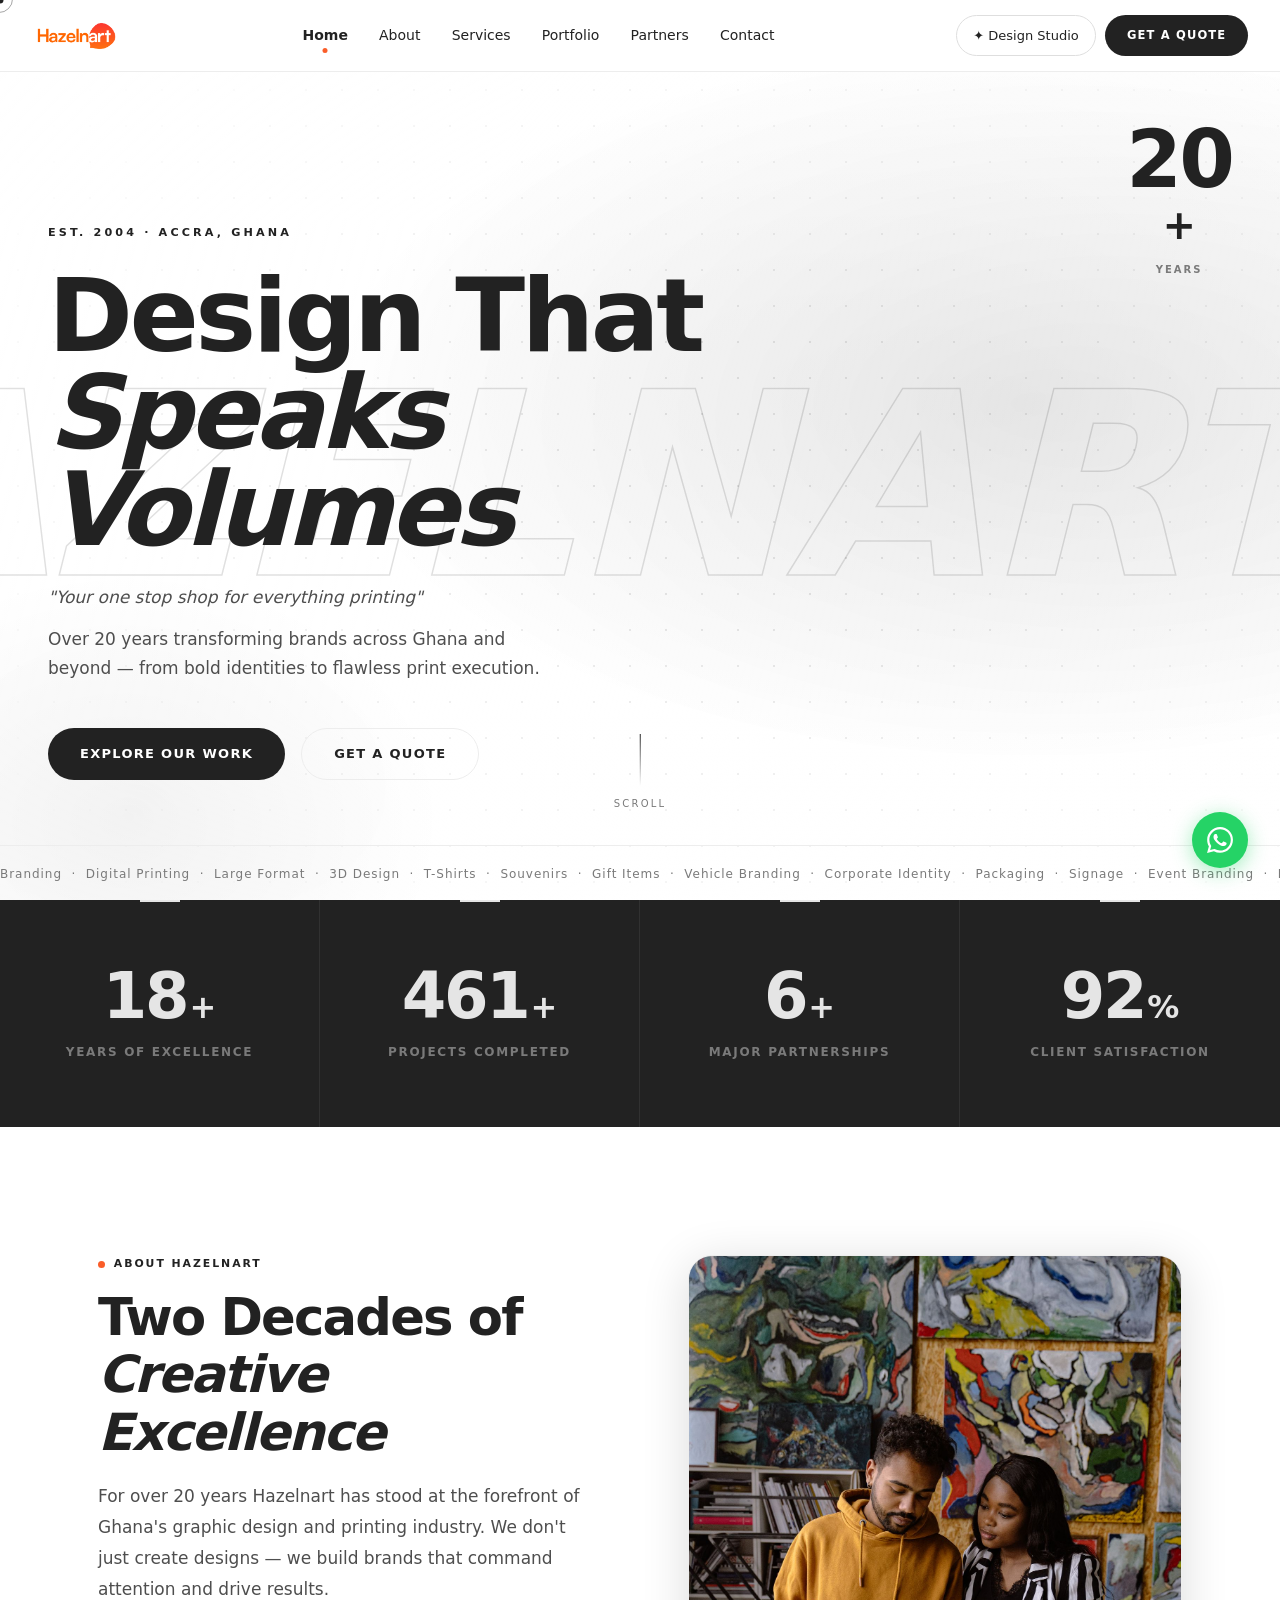
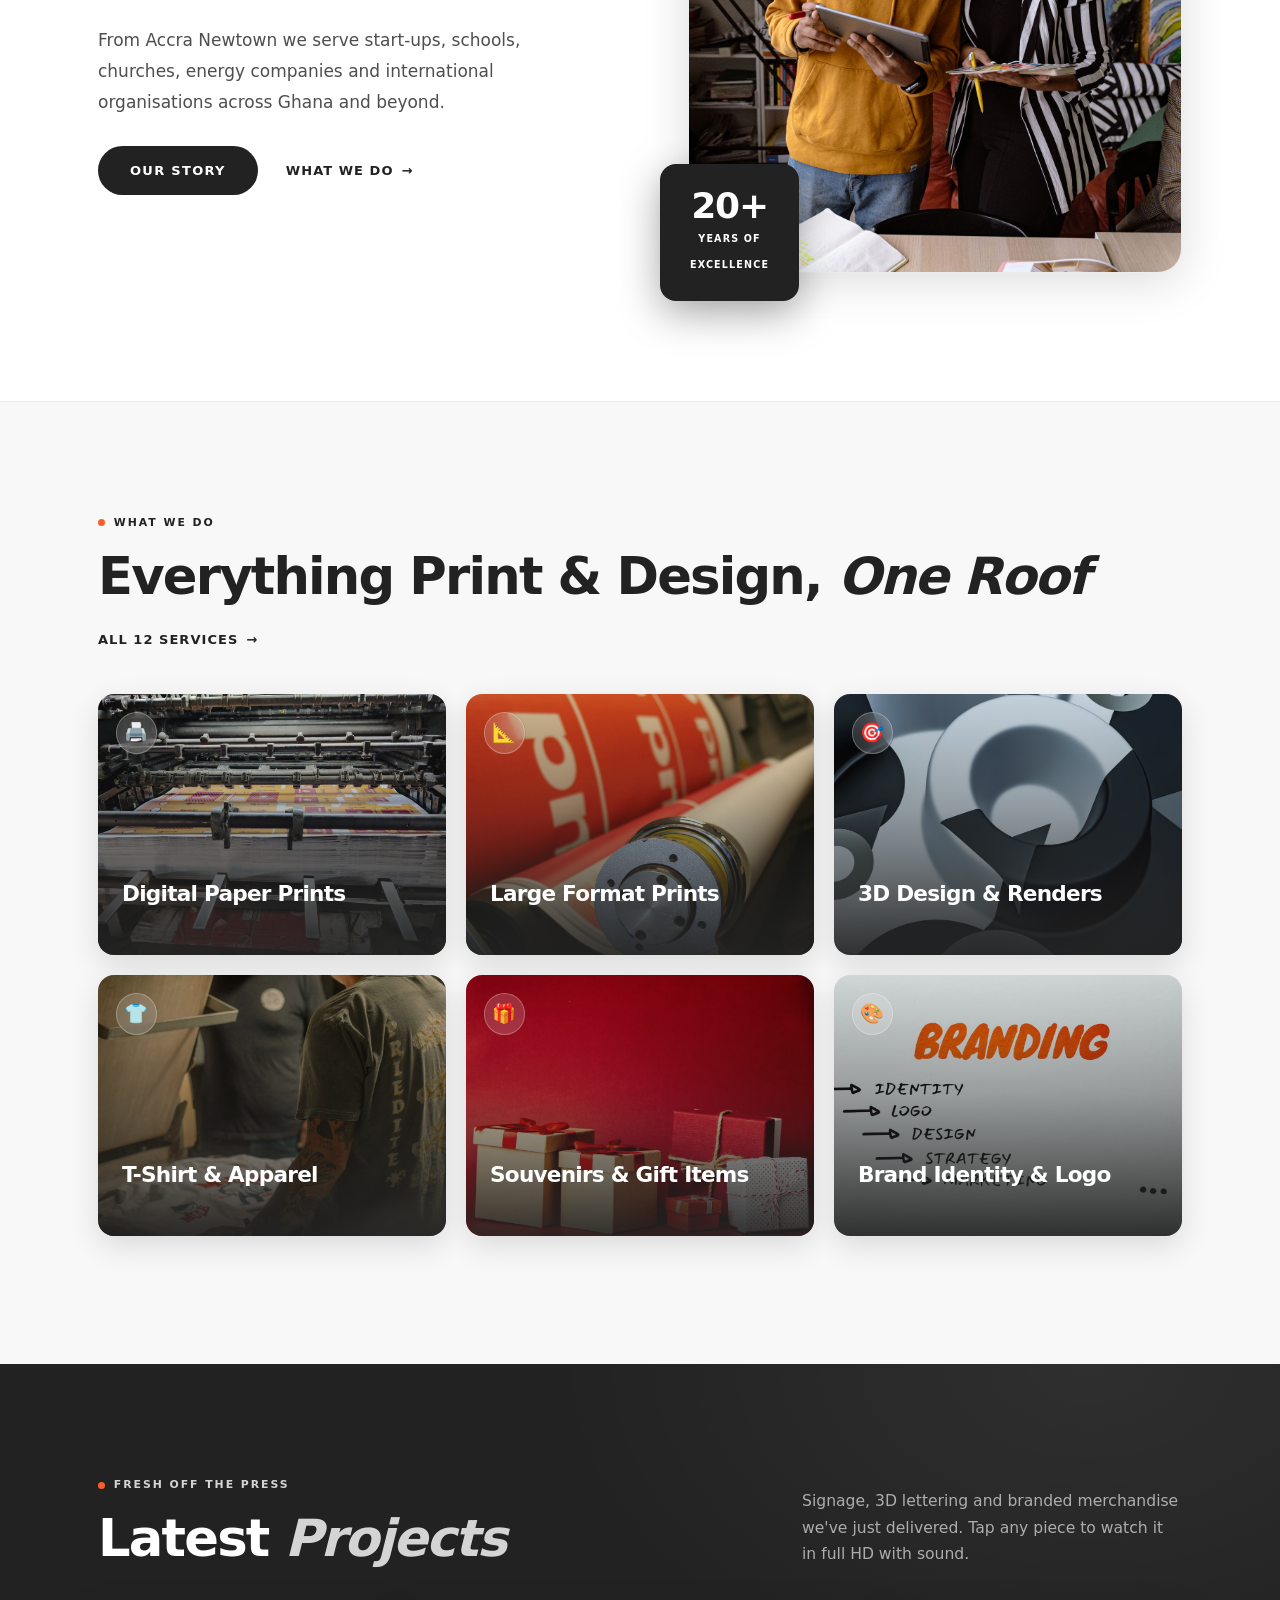
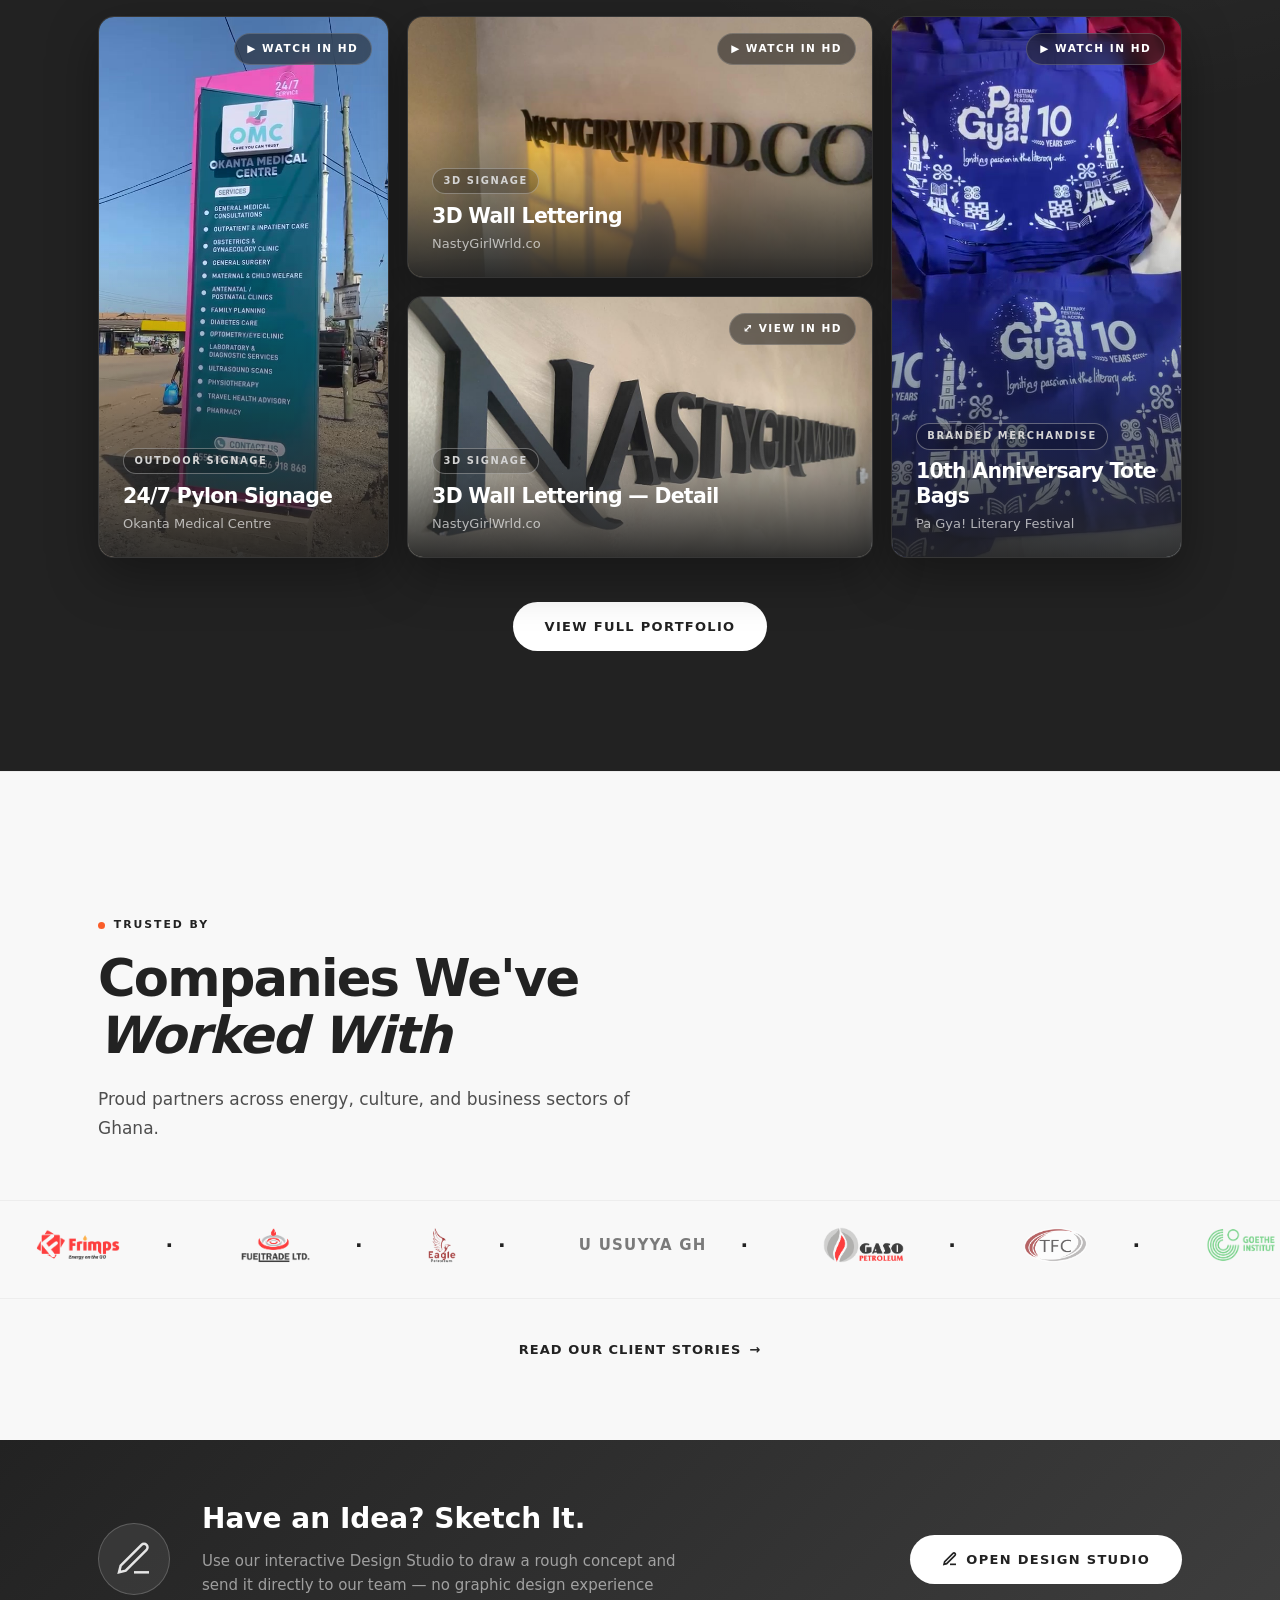
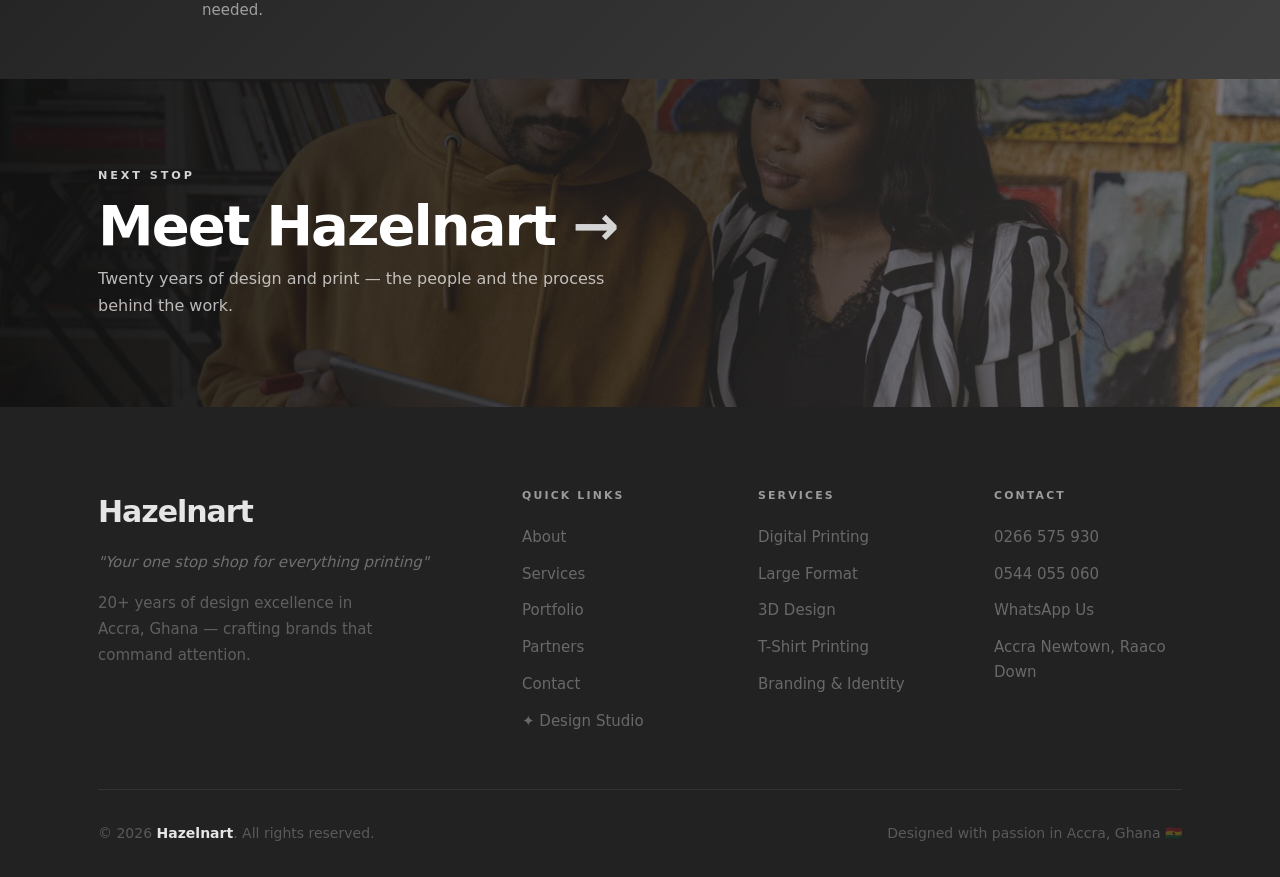
==== index.html @ 31121dd9 "Add reCAPTCHA to enquiries, harden security, new HD photos - Contact form and Design Studio "Email I" ====
<!DOCTYPE html>
<html lang="en">
<head>
  <meta charset="UTF-8" />
  <meta name="viewport" content="width=device-width, initial-scale=1.0" />
  <meta http-equiv="Content-Security-Policy" content="default-src 'self'; script-src 'self'; style-src 'self' 'unsafe-inline' https://fonts.googleapis.com; font-src 'self' https://fonts.gstatic.com; img-src 'self' data: blob:; media-src 'self' blob:; frame-src https://www.google.com https://maps.google.com; connect-src 'self'; form-action 'self' https://formsubmit.co; base-uri 'self'; object-src 'none'; upgrade-insecure-requests" />
  <meta name="referrer" content="strict-origin-when-cross-origin" />

  <title>Hazelnart | Premier Graphic Design & Printing Studio — Accra, Ghana</title>
  <meta name="description" content="Hazelnart is Accra's leading graphic design and printing studio with over 20 years of excellence. Branding, digital printing, large format, 3D design, T-shirts, souvenirs & more. Your one stop shop for everything printing." />
  <meta name="keywords" content="graphic designer Ghana, graphic designer Accra, printing company Accra, branding Ghana, large format printing Accra, t-shirt printing Ghana, digital printing Accra, logo design Ghana, brand identity Ghana, 3D design Ghana, souvenir printing Ghana, gift items Ghana, corporate branding Ghana, graphic design Accra Newtown, best graphic designer Ghana, professional designer Accra, printing services Ghana, banner printing Accra, flyer design Ghana, business card design Accra, Hazelnart, design studio Accra, creative agency Ghana, poster printing Ghana, vinyl printing Accra, embroidery Ghana, promotional items Ghana, marketing materials Ghana, packaging design Ghana, exhibition display Ghana, signage Ghana, vehicle branding Ghana, event branding Ghana, top graphic designer Ghana, visual identity Ghana, outdoor advertising Ghana, flex banner Ghana, screen printing Ghana, corporate stationery Ghana, branded merchandise Ghana, corporate gifts Ghana" />
  <meta name="author" content="Hazelnart" />
  <meta name="robots" content="index, follow" />
  <meta name="theme-color" content="#ffffff" />

  <meta property="og:title" content="Hazelnart | Premier Graphic Design & Printing Studio" />
  <meta property="og:description" content="20+ years of design excellence in Accra, Ghana. Branding, printing, 3D, T-shirts, souvenirs & more." />
  <meta property="og:type" content="website" />
  <meta property="og:locale" content="en_GH" />

  <script type="application/ld+json">
  {
    "@context": "https://schema.org",
    "@type": "LocalBusiness",
    "name": "Hazelnart",
    "description": "Premier graphic design and printing studio in Accra, Ghana with over 20 years of experience.",
    "slogan": "Your one stop shop for everything printing",
    "address": { "@type": "PostalAddress", "streetAddress": "Accra Newtown Raaco Down", "addressLocality": "Accra", "addressCountry": "GH" },
    "telephone": ["+233266575930", "+233544055060"],
    "areaServed": "Ghana"
  }
  </script>

  <link rel="preconnect" href="https://fonts.googleapis.com" />
  <link rel="preconnect" href="https://fonts.gstatic.com" crossorigin />
  <link href="https://fonts.googleapis.com/css2?family=Inter+Tight:ital,wght@0,500;0,600;0,700;0,800;1,600;1,700&family=Inter:wght@300;400;500;600&family=Space+Grotesk:wght@300;400;500;600;700&display=swap" rel="stylesheet" />

  <link rel="icon" type="image/png" href="images/individual%20designs/Hazelnart-Logo.png" />
  <link rel="stylesheet" href="styles.css" />
</head>
<body data-page="home">
  <!-- Page transition curtain -->
  <div class="page-transition" aria-hidden="true">
    <img src="images/individual%20designs/Hazelnart-Logo.png" alt="" class="page-transition__logo" />
  </div>


  <!-- Custom cursor (desktop only) -->
  <div class="cursor" id="cursor"></div>
  <div class="cursor-ring" id="cursorRing"></div>


  <!-- ═══════════════════════════════════════════════════
       TOP NAVIGATION
  ════════════════════════════════════════════════════ -->
  <header class="topnav" id="topnav">
    <div class="topnav__inner">
      <a href="index.html" class="topnav__logo" aria-label="Hazelnart — home">
        <img src="images/individual%20designs/Hazelnart-Logo.png" alt="Hazelnart" />
      </a>
      <nav class="topnav__links" aria-label="Primary">
        <a href="index.html" class="topnav__link is-active" aria-current="page">Home</a>
        <a href="about.html" class="topnav__link">About</a>
        <a href="services.html" class="topnav__link">Services</a>
        <a href="portfolio.html" class="topnav__link">Portfolio</a>
        <a href="partners.html" class="topnav__link">Partners</a>
        <a href="contact.html" class="topnav__link">Contact</a>
      </nav>
      <div class="topnav__actions">
        <a href="design-studio.html" class="topnav__studio">✦ Design Studio</a>
        <a href="contact.html" class="btn btn--gold topnav__cta">Get a Quote</a>
        <button class="topnav__burger" id="hamburger" aria-label="Open menu" aria-expanded="false" aria-controls="mobileMenu">
          <span></span><span></span>
        </button>
      </div>
    </div>
  </header>


  <!-- ═══════════════════════════════════════════════════
       MOBILE MENU OVERLAY
  ════════════════════════════════════════════════════ -->
  <div class="mobile-menu" id="mobileMenu" role="dialog" aria-label="Mobile menu">
    <button class="mobile-menu__close" id="mobileClose" aria-label="Close">✕</button>
    <div class="mobile-menu__logo">
      <img src="images/individual%20designs/Hazelnart-Logo.png" alt="Hazelnart" />
    </div>
    <nav class="mobile-menu__nav">
      <a href="index.html"      class="mobile-menu__link is-active" aria-current="page">Home</a>
      <a href="about.html"     class="mobile-menu__link">About</a>
      <a href="services.html"  class="mobile-menu__link">Services</a>
      <a href="portfolio.html" class="mobile-menu__link">Portfolio</a>
      <a href="partners.html"  class="mobile-menu__link">Partners</a>
      <a href="contact.html"        class="mobile-menu__link">Contact</a>
      <a href="design-studio.html" class="mobile-menu__link" style="color:var(--gold);">✦ Design Studio</a>
    </nav>
    <div class="mobile-menu__footer">
      <p>Accra Newtown, Raaco Down</p>
      <a href="tel:+233266575930">0266 575 930</a>
      <a href="https://wa.me/233266575930" target="_blank" rel="noopener">WhatsApp Us →</a>
    </div>
  </div>

  <!-- ═══════════════════════════════════════════════════
       MAIN CONTENT
  ════════════════════════════════════════════════════ -->
  <main class="main-content">

    <!-- ─── HERO ─────────────────────────────────────── -->
    <section class="hero" id="home">
      <div class="hero__video-bg" aria-hidden="true">
        <video class="hero__video" src="images/portfolio/individual/design-showcase-1.mp4" muted playsinline preload="auto"></video>
        <video class="hero__video" src="images/portfolio/individual/design-showcase-2.mp4" muted playsinline preload="auto"></video>
        <video class="hero__video" src="images/portfolio/individual/design-showcase-3.mp4" muted playsinline preload="auto"></video>
      </div>
      <div class="hero__video-overlay" aria-hidden="true"></div>
      <div class="hero__bg"></div>
      <div class="hero__grid-dots"></div>
      <div class="hero__ghost-text" aria-hidden="true">HAZELNART</div>

      <div class="hero__body">
        <p class="hero__eyebrow">Est. 2004 · Accra, Ghana</p>
        <h1 class="hero__title">
          Design That<br><em>Speaks Volumes</em>
        </h1>
        <p class="hero__motto">"Your one stop shop for everything printing"</p>
        <p class="hero__sub">Over 20 years transforming brands across Ghana and beyond — from bold identities to flawless print execution.</p>
        <div class="hero__ctas">
          <a href="portfolio.html" class="btn btn--gold">Explore Our Work</a>
          <a href="contact.html"   class="btn btn--ghost">Get A Quote</a>
        </div>
      </div>

      <div class="hero__badge" aria-hidden="true">
        <span class="hero__badge-num">20</span>
        <span class="hero__badge-plus">+</span>
        <span class="hero__badge-label">Years</span>
      </div>

      <div class="hero__scroll" aria-hidden="true">
        <div class="hero__scroll-line"></div>
        <span>Scroll</span>
      </div>

      <div class="hero__ticker" aria-hidden="true">
        <div class="hero__ticker-track">
          Branding &nbsp;·&nbsp; Digital Printing &nbsp;·&nbsp; Large Format &nbsp;·&nbsp; 3D Design &nbsp;·&nbsp;
          T-Shirts &nbsp;·&nbsp; Souvenirs &nbsp;·&nbsp; Gift Items &nbsp;·&nbsp; Vehicle Branding &nbsp;·&nbsp;
          Corporate Identity &nbsp;·&nbsp; Packaging &nbsp;·&nbsp; Signage &nbsp;·&nbsp; Event Branding &nbsp;·&nbsp;
          Branding &nbsp;·&nbsp; Digital Printing &nbsp;·&nbsp; Large Format &nbsp;·&nbsp; 3D Design &nbsp;·&nbsp;
          T-Shirts &nbsp;·&nbsp; Souvenirs &nbsp;·&nbsp; Gift Items &nbsp;·&nbsp; Vehicle Branding &nbsp;·&nbsp;
          Corporate Identity &nbsp;·&nbsp; Packaging &nbsp;·&nbsp; Signage &nbsp;·&nbsp; Event Branding &nbsp;·&nbsp;
        </div>
      </div>
    </section>

    <!-- ─── STATS ──────────────────────────────────────── -->
    <section class="stats" id="stats">
      <div class="stats__grid">
        <div class="stat reveal">
          <div class="stat__val"><span class="stat__num" data-target="20">0</span><span class="stat__sfx">+</span></div>
          <p class="stat__lbl">Years of Excellence</p>
        </div>
        <div class="stat reveal reveal-d1">
          <div class="stat__val"><span class="stat__num" data-target="500">0</span><span class="stat__sfx">+</span></div>
          <p class="stat__lbl">Projects Completed</p>
        </div>
        <div class="stat reveal reveal-d2">
          <div class="stat__val"><span class="stat__num" data-target="7">0</span><span class="stat__sfx">+</span></div>
          <p class="stat__lbl">Major Partnerships</p>
        </div>
        <div class="stat reveal reveal-d3">
          <div class="stat__val"><span class="stat__num" data-target="100">0</span><span class="stat__sfx">%</span></div>
          <p class="stat__lbl">Client Satisfaction</p>
        </div>
      </div>
    </section>

    <!-- ─── HOME · ABOUT TEASER ────────────────────────── -->
    <section class="about about--teaser">
      <div class="section-wrap">
        <div class="about__grid">
          <div class="about__text reveal">
            <span class="label">About Hazelnart</span>
            <h2 class="h2">Two Decades of<br><em>Creative Excellence</em></h2>
            <p>For over 20 years Hazelnart has stood at the forefront of Ghana's graphic design and printing industry. We don't just create designs — we build brands that command attention and drive results.</p>
            <p>From Accra Newtown we serve start-ups, schools, churches, energy companies and international organisations across Ghana and beyond.</p>
            <div class="teaser-links">
              <a href="about.html" class="btn btn--gold">Our Story</a>
              <a href="services.html" class="link-arrow">What we do <span aria-hidden="true">&#8594;</span></a>
            </div>
          </div>
          <div class="about__visual reveal reveal-d2">
            <div class="about__frame">
              <img src="images/about/hazelnart-creative-studio.jpg" alt="Hazelnart creatives reviewing a design together in the studio" />
            </div>
            <div class="about__stamp">
              <span class="about__stamp-num">20+</span>
              <span class="about__stamp-text">Years of<br>Excellence</span>
            </div>
          </div>
        </div>
      </div>
    </section>

    <!-- ─── ABOUT → SERVICES WAVE ─────────────────────── -->
    <div class="wave-divider" aria-hidden="true">
      <svg xmlns="http://www.w3.org/2000/svg" viewBox="0 0 1440 90" preserveAspectRatio="none">
        <path class="wave-back"  d="M0,55 C360,20 720,80 1080,40 C1260,18 1380,55 1440,45 L1440,90 L0,90 Z"/>
        <path class="wave-front" d="M0,65 C240,30 560,82 900,52 C1100,30 1300,68 1440,58 L1440,90 L0,90 Z"/>
      </svg>
    </div>

    <!-- ─── HOME · SERVICES PREVIEW ────────────────────── -->
    <section class="svc-preview">
      <div class="section-wrap">
        <div class="section-head">
          <div>
            <span class="label">What We Do</span>
            <h2 class="h2">Everything Print &amp; Design, <em>One Roof</em></h2>
          </div>
          <a href="services.html" class="link-arrow">All 12 services <span aria-hidden="true">&#8594;</span></a>
        </div>
        <div class="svc-preview__grid" id="svcPreview"></div>
      </div>
    </section>

    <!-- ─── HOME · LATEST PROJECTS ─────────────────────── -->
    <section class="showcase-section">
      <!-- Latest projects showcase — populated by JS -->
      <div class="showcase">
        <div class="section-wrap">
          <div class="showcase__head">
            <div>
              <span class="label">Fresh Off The Press</span>
              <h2 class="h2">Latest <em>Projects</em></h2>
            </div>
            <p class="showcase__intro">Signage, 3D lettering and branded merchandise we've just delivered. Tap any piece to watch it in full HD with sound.</p>
          </div>
          <div class="showcase__grid" id="showcaseGrid"></div>
          <div class="showcase__more"><a href="portfolio.html" class="btn btn--gold">View Full Portfolio</a></div>
        </div>
      </div>

    </section>

    <!-- ─── PARTNERS ───────────────────────────────────── -->
    <section class="partners partners--home">
      <div class="section-wrap">
        <span class="label">Trusted By</span>
        <h2 class="h2">Companies We've<br><em>Worked With</em></h2>
        <p class="subtitle">Proud partners across energy, culture, and business sectors of Ghana.</p>
      </div>
      <!-- Full-width marquee outside section-wrap -->
      <div class="partners__marquee" aria-label="Partner companies">
        <div class="partners__track" id="partnersTrack"></div>
      </div>
      <!-- Story blocks — full-bleed, generated by JS -->
      <div class="section-wrap partners__more"><a href="partners.html" class="link-arrow">Read our client stories <span aria-hidden="true">&#8594;</span></a></div>
    </section>

    <!-- ─── DESIGN STUDIO CTA ───────────────────────── -->
    <section class="studio-cta-section">
      <div class="section-wrap">
        <div class="studio-cta-inner">
          <div class="studio-cta-icon">
            <svg width="40" height="40" viewBox="0 0 24 24" fill="none" stroke="currentColor" stroke-width="1.5"><path d="M12 20h9"/><path d="M16.5 3.5a2.121 2.121 0 013 3L7 19l-4 1 1-4L16.5 3.5z"/></svg>
          </div>
          <div class="studio-cta-text">
            <h3 class="studio-cta-title">Have an Idea? Sketch It.</h3>
            <p class="studio-cta-desc">Use our interactive Design Studio to draw a rough concept and send it directly to our team — no graphic design experience needed.</p>
          </div>
          <a href="design-studio.html" class="btn btn--gold studio-cta-btn">
            <svg width="16" height="16" viewBox="0 0 24 24" fill="none" stroke="currentColor" stroke-width="2.5"><path d="M12 20h9"/><path d="M16.5 3.5a2.121 2.121 0 013 3L7 19l-4 1 1-4L16.5 3.5z"/></svg>
            Open Design Studio
          </a>
        </div>
      </div>
    </section>

    <!-- ─── NEXT STOP ─────────────────────────────────── -->
    <a href="about.html" class="next-stop" style="--next-img:url('images/about/hazelnart-creative-studio.jpg')">
      <span class="next-stop__bg" aria-hidden="true"></span>
      <span class="section-wrap next-stop__inner">
        <span class="next-stop__label">Next stop</span>
        <span class="next-stop__title">Meet Hazelnart <span class="next-stop__arrow" aria-hidden="true">&#8594;</span></span>
        <span class="next-stop__desc">Twenty years of design and print — the people and the process behind the work.</span>
      </span>
    </a>

    <!-- ─── FOOTER ─────────────────────────────────────── -->
    <footer class="footer">
      <div class="section-wrap">
        <div class="footer__grid">
          <div class="footer__brand">
            <p class="footer__name">Hazelnart</p>
            <p class="footer__slogan">"Your one stop shop for everything printing"</p>
            <p class="footer__about">20+ years of design excellence in Accra, Ghana — crafting brands that command attention.</p>
          </div>
          <div>
            <p class="footer__col-title">Quick Links</p>
            <ul class="footer__links">
              <li><a href="about.html">About</a></li>
              <li><a href="services.html">Services</a></li>
              <li><a href="portfolio.html">Portfolio</a></li>
              <li><a href="partners.html">Partners</a></li>
              <li><a href="contact.html">Contact</a></li>
              <li><a href="design-studio.html">✦ Design Studio</a></li>
            </ul>
          </div>
          <div>
            <p class="footer__col-title">Services</p>
            <ul class="footer__links">
              <li><a href="services.html">Digital Printing</a></li>
              <li><a href="services.html">Large Format</a></li>
              <li><a href="services.html">3D Design</a></li>
              <li><a href="services.html">T-Shirt Printing</a></li>
              <li><a href="services.html">Branding &amp; Identity</a></li>
            </ul>
          </div>
          <div>
            <p class="footer__col-title">Contact</p>
            <ul class="footer__links">
              <li><a href="tel:+233266575930">0266 575 930</a></li>
              <li><a href="tel:+233544055060">0544 055 060</a></li>
              <li><a href="https://wa.me/233266575930" target="_blank" rel="noopener">WhatsApp Us</a></li>
              <li>Accra Newtown, Raaco Down</li>
            </ul>
          </div>
        </div>
        <div class="footer__bottom">
          <p>&copy; <span id="yr">2024</span> <strong>Hazelnart</strong>. All rights reserved.</p>
          <p>Designed with passion in Accra, Ghana 🇬🇭</p>
        </div>
      </div>
    </footer>

  </main><!-- /main-content -->

  <!-- WhatsApp Float -->
  <a href="https://wa.me/233266575930" class="wa-float" target="_blank" rel="noopener" aria-label="Chat on WhatsApp">
    <svg viewBox="0 0 24 24" fill="white" width="26" height="26" aria-hidden="true"><path d="M17.472 14.382c-.297-.149-1.758-.867-2.03-.967-.273-.099-.471-.148-.67.15-.197.297-.767.966-.94 1.164-.173.199-.347.223-.644.075-.297-.15-1.255-.463-2.39-1.475-.883-.788-1.48-1.761-1.653-2.059-.173-.297-.018-.458.13-.606.134-.133.298-.347.446-.52.149-.174.198-.298.298-.497.099-.198.05-.371-.025-.52-.075-.149-.669-1.612-.916-2.207-.242-.579-.487-.5-.669-.51-.173-.008-.371-.01-.57-.01-.198 0-.52.074-.792.372-.272.297-1.04 1.016-1.04 2.479 0 1.462 1.065 2.875 1.213 3.074.149.198 2.096 3.2 5.077 4.487.709.306 1.262.489 1.694.625.712.227 1.36.195 1.871.118.571-.085 1.758-.719 2.006-1.413.248-.694.248-1.289.173-1.413-.074-.124-.272-.198-.57-.347m-5.421 7.403h-.004a9.87 9.87 0 01-5.031-1.378l-.361-.214-3.741.982.998-3.648-.235-.374a9.86 9.86 0 01-1.51-5.26c.001-5.45 4.436-9.884 9.888-9.884 2.64 0 5.122 1.03 6.988 2.898a9.825 9.825 0 012.893 6.994c-.003 5.45-4.437 9.884-9.885 9.884m8.413-18.297A11.815 11.815 0 0012.05 0C5.495 0 .16 5.335.157 11.892c0 2.096.547 4.142 1.588 5.945L.057 24l6.305-1.654a11.882 11.882 0 005.683 1.448h.005c6.554 0 11.89-5.335 11.893-11.893a11.821 11.821 0 00-3.48-8.413z"/></svg>
    <span class="wa-float__tip">Chat with us!</span>
  </a>

  <!-- Lightbox -->
  <div class="lightbox" id="lightbox" role="dialog" aria-modal="true">
    <div class="lightbox__bg" id="lbBg"></div>
    <div class="lightbox__inner">
      <button class="lightbox__close" id="lbClose" aria-label="Close">
        <svg viewBox="0 0 24 24" width="18" height="18" stroke="currentColor" stroke-width="2.5" fill="none"><path d="M18 6L6 18M6 6l12 12"/></svg>
        Close
      </button>
      <button class="lightbox__nav lightbox__prev" id="lbPrev" aria-label="Previous">‹</button>
      <img class="lightbox__img" id="lbImg" src="" alt="" />
      <video class="lightbox__img lightbox__video" id="lbVideo" controls playsinline preload="auto" hidden></video>
      <button class="lightbox__nav lightbox__next" id="lbNext" aria-label="Next">›</button>
      <div class="lightbox__cap">
        <p class="lightbox__cap-title" id="lbTitle"></p>
        <p class="lightbox__cap-co"    id="lbCo"></p>
      </div>
    </div>
  </div>

  <!-- Back to top -->
  <button class="back-top" id="backTop" aria-label="Back to top">
    <svg viewBox="0 0 24 24" width="18" height="18" fill="none" stroke="currentColor" stroke-width="2.5" stroke-linecap="round" stroke-linejoin="round" aria-hidden="true"><polyline points="18 15 12 9 6 15"/></svg>
  </button>

  <script src="script.js"></script>
</body>
</html>
---- styles.css ----
/* ================================================================
   HAZELNART — Sea Blue & White Theme
   Sidebar: permanent ocean panel · Portfolio: opacity reveal
   ================================================================ */

/* ── Reset ──────────────────────────────────────────────────── */
*, *::before, *::after { margin: 0; padding: 0; box-sizing: border-box; }
html { font-size: 16px; }
body { overflow-x: hidden; }
img, video { max-width: 100%; display: block; }
a { text-decoration: none; color: inherit; }
ul { list-style: none; }
button { cursor: pointer; }

/* ── Design Tokens ──────────────────────────────────────────── */
:root {
  --sidebar-w:   260px;
  --topbar-h:    64px;

  /* Awwwards-inspired: white, #222, #EDEDED, orange accent */
  --bg:          #ffffff;
  --sidebar-bg:  #222222;
  --surface:     #ffffff;
  --surface-2:   #f2f2f2;
  --surface-3:   #ededed;

  --gold:        #222222;
  --gold-lt:     #d4d4d4;
  --gold-dk:     #000000;
  --gold-glow:   rgba(0,0,0,0.12);
  --gold-glow2:  rgba(0,0,0,0.26);

  --text:        #222222;
  --text-2:      #4e4e4e;
  --text-3:      #7a7a7a;

  --border:      rgba(0,0,0,0.22);
  --border-sub:  rgba(0,0,0,0.1);

  --shadow:      0 2px 24px rgba(0,0,0,0.07);
  --shadow-md:   0 8px 48px rgba(0,0,0,0.14);
  --r:           8px;
  --r-lg:        16px;
  --r-xl:        24px;

  --ease:        cubic-bezier(0.4, 0, 0.2, 1);
  --ease-out:    cubic-bezier(0, 0, 0.2, 1);
  --t:           0.3s;
  --t-slow:      0.65s;

  --serif:       'Inter Tight', 'Inter', system-ui, sans-serif;
  --ui:          'Space Grotesk', system-ui, sans-serif;
  --body:        'Inter', system-ui, sans-serif;
}

/* ── Base ───────────────────────────────────────────────────── */
html   { scroll-behavior: smooth; }
body   { background: var(--bg); color: var(--text); font-family: var(--body); line-height: 1.65; cursor: none; }
::-webkit-scrollbar       { width: 4px; }
::-webkit-scrollbar-track { background: var(--surface-2); }
::-webkit-scrollbar-thumb { background: var(--gold-dk); border-radius: 2px; }
::selection               { background: var(--gold); color: #fff; }

/* ── Layout ─────────────────────────────────────────────────── */
.main-content { margin-left: var(--sidebar-w); min-height: 100vh; }
.section-wrap { max-width: 1180px; margin: 0 auto; padding: 0 3rem; }

/* ── Typography ─────────────────────────────────────────────── */
.label {
  display: block; font-family: var(--ui);
  font-size: 0.68rem; font-weight: 700;
  letter-spacing: 0.26em; text-transform: uppercase;
  color: var(--gold); margin-bottom: 1rem;
}
.h2 {
  font-family: var(--serif);
  font-size: clamp(2rem, 4vw, 3.25rem);
  font-weight: 800; line-height: 1.12;
  color: var(--text); margin-bottom: 1.25rem;
}
.h2 em { font-style: italic; color: var(--gold); }
.subtitle {
  font-size: 1.0625rem; color: var(--text-2);
  max-width: 560px; margin-bottom: 3.5rem; line-height: 1.75;
}

/* ── Buttons ────────────────────────────────────────────────── */
.btn {
  display: inline-flex; align-items: center; gap: 0.5rem;
  padding: 0.875rem 2rem;
  font-family: var(--ui); font-size: 0.8125rem; font-weight: 700;
  letter-spacing: 0.1em; text-transform: uppercase;
  border: none; border-radius: var(--r);
  transition: all var(--t) var(--ease);
}
.btn--gold  { background: var(--gold); color: #fff; }
.btn--gold:hover  { background: var(--gold-lt); transform: translateY(-2px); box-shadow: 0 8px 28px rgba(0,0,0,0.32); }
.btn--ghost { background: transparent; color: var(--text); border: 1.5px solid var(--border-sub); }
.btn--ghost:hover { border-color: var(--gold); color: var(--gold); transform: translateY(-2px); }

/* ── Custom Cursor ──────────────────────────────────────────── */
.cursor {
  width: 7px; height: 7px; border-radius: 50%;
  background: var(--gold); position: fixed; top: 0; left: 0;
  pointer-events: none; z-index: 9999; transform: translate(-50%,-50%);
  transition: transform 0.08s;
}
.cursor-ring {
  width: 28px; height: 28px; border-radius: 50%;
  border: 1.5px solid var(--gold); position: fixed; top: 0; left: 0;
  pointer-events: none; z-index: 9998; opacity: 0.4;
  transform: translate(-50%,-50%);
  transition: width var(--t), height var(--t), opacity var(--t);
}

/* ════════════════════════════════════════════════════════════
   SIDEBAR — Permanent ocean panel, always full opacity
   ════════════════════════════════════════════════════════ */
.sidebar {
  position: fixed; inset: 0 auto 0 0;
  width: var(--sidebar-w);
  background: var(--sidebar-bg);
  border-right: none;
  z-index: 1000;
  display: flex; flex-direction: column;
  padding: 2.5rem 1.75rem 2rem;
  overflow-y: auto; overflow-x: hidden;
}

/* Logo */
.sidebar__logo { display: flex; align-items: center; gap: 0.75rem; }
.sidebar__logo img { height: 56px; width: auto; flex-shrink: 0; }
.sidebar__tagline {
  font-family: var(--ui); font-size: 0.6875rem; color: rgba(255,255,255,0.32);
  line-height: 1.5; margin-top: 0.75rem; letter-spacing: 0.02em;
}
.sidebar__divider { height: 1px; background: rgba(255,255,255,0.08); margin: 1.5rem 0; }

/* Nav links */
.sidebar__nav { display: flex; flex-direction: column; gap: 0.125rem; }
.sidebar__link {
  display: flex; align-items: center; gap: 0.875rem;
  padding: 0.75rem 0.875rem;
  font-family: var(--ui); font-size: 0.8125rem; font-weight: 600;
  letter-spacing: 0.1em; text-transform: uppercase;
  color: rgba(255,255,255,0.38); border-radius: var(--r);
  position: relative; overflow: hidden;
  transition: color var(--t) var(--ease), background var(--t) var(--ease), transform var(--t) var(--ease);
}
.sidebar__link::before {
  content: ''; position: absolute; left: 0; top: 50%; transform: translateY(-50%);
  width: 3px; height: 0; border-radius: 0 2px 2px 0; background: var(--gold);
  transition: height var(--t) var(--ease);
}
.sidebar__link-dot {
  width: 5px; height: 5px; border-radius: 50%; background: rgba(255,255,255,0.2);
  transition: background var(--t), transform var(--t); flex-shrink: 0;
}
.sidebar__link:hover { color: rgba(255,255,255,0.85); background: rgba(255,255,255,0.05); transform: translateX(4px); }
.sidebar__link:hover .sidebar__link-dot { background: var(--gold-lt); }
.sidebar__link.active { color: var(--gold); background: rgba(0,0,0,0.1); }
.sidebar__link.active::before { height: 60%; }
.sidebar__link.active .sidebar__link-dot { background: var(--gold); transform: scale(1.4); }

/* Sidebar bottom */
.sidebar__spacer { flex: 1; }
.sidebar__bottom { display: flex; flex-direction: column; gap: 0.875rem; }
.sidebar__info-label {
  font-family: var(--ui); font-size: 0.6rem; font-weight: 700;
  text-transform: uppercase; letter-spacing: 0.2em; color: rgba(255,255,255,0.22); margin-bottom: 0.3rem;
}
.sidebar__info-text { font-size: 0.8125rem; color: rgba(255,255,255,0.45); display: block; line-height: 1.6; }
.sidebar__info-link { transition: color var(--t); }
.sidebar__info-link:hover { color: var(--gold); }
.sidebar__wa-btn {
  display: inline-flex; align-items: center; gap: 0.5rem;
  background: #25D366; color: white; padding: 0.5rem 0.875rem; border-radius: 100px;
  font-family: var(--ui); font-size: 0.75rem; font-weight: 700; width: fit-content;
  transition: background var(--t), transform var(--t);
}
.sidebar__wa-btn:hover { background: #1aab52; transform: translateX(3px); }

/* ════════════════════════════════════════════════════════════
   MOBILE TOPBAR & MENU
   ════════════════════════════════════════════════════════ */
.mobile-topbar { display: none; }

.mobile-menu {
  position: fixed; inset: 0; z-index: 1500;
  background: var(--sidebar-bg);
  display: flex; flex-direction: column; align-items: center; justify-content: center;
  gap: 0.375rem; transform: translateX(100%);
  transition: transform 0.45s var(--ease-out);
  padding-bottom: 7rem;
}
.mobile-menu.open { transform: translateX(0); }
.mobile-menu__close {
  position: absolute; top: 1.25rem; right: 1.5rem;
  background: none; border: none; color: rgba(255,255,255,0.4);
  font-size: 1.375rem; width: 44px; height: 44px;
  display: flex; align-items: center; justify-content: center;
  border-radius: 50%; transition: color var(--t);
}
.mobile-menu__close:hover { color: var(--gold); }
.mobile-menu__nav { display: flex; flex-direction: column; align-items: center; gap: 0.2rem; }
.mobile-menu__link {
  font-family: var(--serif); font-size: clamp(2.25rem, 8vw, 3.25rem);
  font-weight: 700; color: rgba(255,255,255,0.65); padding: 0.35rem 1rem;
  transition: color var(--t); position: relative;
}
.mobile-menu__link::after {
  content: ''; position: absolute; bottom: 0; left: 1rem; right: 1rem;
  height: 2px; background: var(--gold); transform: scaleX(0); transform-origin: left;
  transition: transform var(--t) var(--ease);
}
.mobile-menu__link:hover { color: var(--gold); }
.mobile-menu__link:hover::after { transform: scaleX(1); }
.mobile-menu__footer {
  position: absolute; bottom: 2.5rem;
  display: flex; flex-direction: column; align-items: center; gap: 0.375rem;
  font-family: var(--ui); font-size: 0.8rem; color: rgba(255,255,255,0.28);
}
.mobile-menu__footer a { color: var(--gold); }

.mobile-menu__logo {
  margin-bottom: 2.5rem;
  opacity: 0; transform: translateY(-12px);
  transition: opacity 0.45s var(--ease) 0.15s, transform 0.45s var(--ease) 0.15s;
}
.mobile-menu.open .mobile-menu__logo { opacity: 1; transform: translateY(0); }
.mobile-menu__logo img { height: 68px; width: auto; display: block; margin: 0 auto; }

.mobile-topbar__hamburger {
  display: flex; flex-direction: column; gap: 5px; background: none; border: none; padding: 4px;
}
.mobile-topbar__hamburger span {
  display: block; width: 24px; height: 2px; background: rgba(255,255,255,0.8);
  transition: transform var(--t) var(--ease), opacity var(--t); transform-origin: 0 50%;
}
.mobile-topbar__hamburger.open span:nth-child(1) { transform: rotate(45deg) translate(0,-1px); }
.mobile-topbar__hamburger.open span:nth-child(2) { opacity: 0; transform: scaleX(0); }
.mobile-topbar__hamburger.open span:nth-child(3) { transform: rotate(-45deg) translate(0,1px); }

/* ════════════════════════════════════════════════════════════
   HERO
   ════════════════════════════════════════════════════════ */
/* ── Hero video background ──────────────────────────────── */
.hero__video-bg {
  position: absolute; inset: 0; z-index: 0; overflow: hidden;
}
.hero__video {
  position: absolute; inset: 0; width: 100%; height: 100%;
  object-fit: cover; opacity: 0;
  transition: opacity 1.4s cubic-bezier(0.4,0,0.2,1);
  will-change: opacity;
}
.hero__video.active { opacity: 1; }

/* Gradient veil — left heavy so text stays crisp, right opens to let video breathe */
.hero__video-overlay {
  position: absolute; inset: 0; z-index: 1; pointer-events: none;
  background:
    linear-gradient(105deg,
      rgba(255,255,255,0.92) 0%,
      rgba(255,255,255,0.78) 35%,
      rgba(255,255,255,0.48) 60%,
      rgba(255,255,255,0.22) 100%),
    linear-gradient(to bottom,
      rgba(255,255,255,0.25) 0%,
      transparent 18%,
      transparent 78%,
      rgba(255,255,255,0.55) 100%);
}

.hero {
  position: relative; min-height: 100svh;
  display: flex; flex-direction: column; justify-content: center;
  overflow: hidden; background: var(--bg);
}
.hero__bg {
  position: absolute; inset: 0; z-index: 2;
  background:
    radial-gradient(ellipse 100% 80% at 80% 40%, rgba(0,0,0,0.10) 0%, transparent 55%),
    radial-gradient(ellipse 50% 60% at 10% 90%, rgba(0,0,0,0.05) 0%, transparent 50%);
}
.hero__grid-dots {
  position: absolute; inset: 0; z-index: 2;
  background-image: radial-gradient(circle, rgba(0,0,0,0.18) 1px, transparent 1px);
  background-size: 36px 36px;
  mask-image: radial-gradient(ellipse 75% 75% at 60% 50%, black 20%, transparent 100%);
  opacity: 0.5;
}
.hero__ghost-text {
  position: absolute; right: -5%; top: 50%; transform: translateY(-50%); z-index: 2;
  font-family: var(--serif); font-size: clamp(8rem,20vw,22rem);
  font-weight: 900; font-style: italic; color: transparent;
  -webkit-text-stroke: 1.5px rgba(0,0,0,0.12);
  white-space: nowrap; user-select: none; pointer-events: none; line-height: 1;
}
.hero__body { position: relative; z-index: 3; padding: 8rem 3rem 6rem; max-width: 820px; }
.hero__eyebrow {
  font-family: var(--ui); font-size: 0.7rem; font-weight: 700;
  letter-spacing: 0.28em; text-transform: uppercase; color: var(--gold);
  margin-bottom: 1.5rem; opacity: 0; animation: fadeUp 0.8s 0.15s var(--ease) forwards;
}
.hero__title {
  font-family: var(--serif); font-size: clamp(3.25rem,8vw,7rem);
  font-weight: 900; line-height: 0.95; color: var(--text); margin-bottom: 1.5rem;
  opacity: 0; animation: fadeUp 0.9s 0.3s var(--ease) forwards;
}
.hero__title em { font-style: italic; color: var(--gold); display: block; }
.hero__motto {
  font-family: var(--ui); font-size: 1.0625rem; font-weight: 500;
  color: var(--text-2); margin-bottom: 0.875rem; font-style: italic;
  opacity: 0; animation: fadeUp 0.8s 0.45s var(--ease) forwards;
}
.hero__sub {
  font-size: 1.0625rem; color: var(--text-2); max-width: 520px; line-height: 1.75; margin-bottom: 2.75rem;
  opacity: 0; animation: fadeUp 0.8s 0.55s var(--ease) forwards;
}
.hero__ctas { display: flex; gap: 1rem; flex-wrap: wrap; opacity: 0; animation: fadeUp 0.8s 0.65s var(--ease) forwards; }

.hero__badge {
  position: absolute; top: 3rem; right: 3rem; z-index: 4;
  display: flex; flex-direction: column; align-items: center;
  opacity: 0; animation: fadeIn 1s 1s forwards;
}
.hero__badge-num { font-family: var(--serif); font-size: 5rem; font-weight: 900; color: var(--gold); line-height: 1; }
.hero__badge-plus { font-family: var(--serif); font-size: 2.5rem; font-weight: 900; color: var(--gold); margin-top: -0.5rem; }
.hero__badge-label {
  font-family: var(--ui); font-size: 0.625rem; font-weight: 700;
  text-transform: uppercase; letter-spacing: 0.2em; color: var(--text-3); margin-top: 0.25rem;
}
.hero__scroll {
  position: absolute; bottom: 5.5rem; left: 50%; transform: translateX(-50%);
  display: flex; flex-direction: column; align-items: center; gap: 0.625rem; z-index: 3;
  opacity: 0; animation: fadeIn 1s 1.3s forwards;
}
.hero__scroll span { font-family: var(--ui); font-size: 0.625rem; letter-spacing: 0.22em; text-transform: uppercase; color: var(--text-3); }
.hero__scroll-line { width: 1px; height: 52px; background: linear-gradient(to bottom, var(--gold), transparent); animation: scrollPulse 2.2s infinite; }

.hero__ticker {
  position: absolute; bottom: 0; left: 0; right: 0;
  padding: 0.875rem 0; overflow: hidden; z-index: 3; border-top: 1px solid var(--border-sub);
}
.hero__ticker-track {
  display: inline-flex; white-space: nowrap; animation: ticker 30s linear infinite;
  font-family: var(--ui); font-size: 0.75rem; letter-spacing: 0.08em; color: var(--text-3);
}

/* ════════════════════════════════════════════════════════════
   STATS — deep ocean band for dramatic contrast
   ════════════════════════════════════════════════════════ */
.stats { background: var(--sidebar-bg); }
.stats__grid { display: grid; grid-template-columns: repeat(4,1fr); }
.stat { padding: 4rem 2rem; text-align: center; border-right: 1px solid rgba(255,255,255,0.07); position: relative; }
.stat:last-child { border-right: none; }
.stat::before {
  content: ''; position: absolute; top: 0; left: 50%;
  width: 40px; height: 2px; background: var(--gold);
  transform: scaleX(0) translateX(-50%); transform-origin: center;
  transition: transform 0.6s var(--ease);
}
.stat.revealed::before { transform: scaleX(1) translateX(-50%); }
.stat__val { display: flex; align-items: baseline; justify-content: center; gap: 0.125rem; margin-bottom: 0.6rem; }
.stat__num { font-family: var(--serif); font-size: clamp(2.75rem,5vw,4.25rem); font-weight: 900; color: var(--gold); line-height: 1; }
.stat__sfx { font-family: var(--serif); font-size: clamp(1.5rem,2.5vw,2.25rem); font-weight: 900; color: var(--gold); }
.stat__lbl { font-family: var(--ui); font-size: 0.75rem; font-weight: 600; text-transform: uppercase; letter-spacing: 0.14em; color: rgba(255,255,255,0.4); }

/* ════════════════════════════════════════════════════════════
   ABOUT
   ════════════════════════════════════════════════════════ */
.about { padding: 9rem 0; background: var(--bg); }
.about__grid { display: grid; grid-template-columns: 1fr 1fr; gap: 6rem; align-items: start; }
.about__text p { font-size: 1.0625rem; color: var(--text-2); margin-bottom: 1.25rem; line-height: 1.82; }
.about__visual { position: sticky; top: 3rem; }
.about__frame {
  border-radius: var(--r-xl); overflow: hidden;
  aspect-ratio: 4/5; background: var(--surface-2);
  border: 1px solid var(--border-sub); box-shadow: var(--shadow-md);
  position: relative;
}
.about__frame img {
  width: 100%; height: 110%; object-fit: cover;
  position: relative; z-index: 1;
  transform: translateY(-5%);
  transition: transform 0.6s var(--ease);
}
.about__frame:hover img { transform: translateY(-8%) scale(1.03); }
.about__frame-placeholder {
  position: absolute; inset: 0;
  display: flex; flex-direction: column; align-items: center; justify-content: center; gap: 0.75rem;
  background: linear-gradient(135deg, var(--surface-2), var(--surface-3));
  border-radius: var(--r-xl);
  color: var(--text-3); text-align: center;
}
.about__frame-placeholder span { font-size: 2.5rem; }
.about__frame-placeholder p { font-family: var(--ui); font-size: 0.8125rem; line-height: 1.65; }
.about__frame-placeholder code { color: var(--gold); }
.about__stamp {
  position: absolute; bottom: -1.75rem; left: -1.75rem;
  background: var(--gold); color: #fff;
  padding: 1.5rem 1.875rem; border-radius: var(--r-lg); text-align: center;
  box-shadow: 0 12px 40px rgba(0,0,0,0.35);
}
.about__stamp-num { display: block; font-family: var(--serif); font-size: 2.25rem; font-weight: 900; line-height: 1; }
.about__stamp-text { font-family: var(--ui); font-size: 0.6rem; font-weight: 700; text-transform: uppercase; letter-spacing: 0.12em; line-height: 1.5; }

/* ════════════════════════════════════════════════════════════
   SERVICES
   ════════════════════════════════════════════════════════ */
.services { padding: 9rem 0; background: var(--surface); }

.services__grid { columns: 3; column-gap: 1.25rem; }

.svc-card {
  break-inside: avoid;
  margin-bottom: 1.25rem;
  background: var(--bg); border: 1.5px solid var(--border-sub);
  border-radius: var(--r-lg); padding: 2rem 1.875rem;
  position: relative; overflow: hidden;
  clip-path: polygon(0 0, 100% 0, 100% calc(100% - 26px), calc(100% - 26px) 100%, 0 100%);
  transition: transform var(--t) var(--ease), border-color var(--t), box-shadow var(--t);
}

/* Persistent left gold accent bar */
.svc-card::before {
  content: ''; position: absolute; left: 0; top: 18%; height: 64%;
  width: 3px; border-radius: 0 2px 2px 0; background: var(--gold-dk);
  transition: background var(--t) var(--ease), height var(--t) var(--ease), top var(--t) var(--ease), width var(--t);
}

/* Ghost number watermark (bottom-left, clips intentionally at corner) */
.svc-card::after {
  content: attr(data-num);
  position: absolute; bottom: -0.75rem; left: 0.5rem;
  font-family: var(--serif); font-size: 6.5rem; font-weight: 900;
  color: transparent; -webkit-text-stroke: 1px rgba(0,0,0,0.06);
  line-height: 1; pointer-events: none; user-select: none;
  transition: -webkit-text-stroke-color var(--t);
}

.svc-card:hover { transform: translateY(-5px); border-color: var(--gold); box-shadow: 0 16px 48px rgba(0,0,0,0.12); }
.svc-card:hover::before { background: var(--gold); width: 4px; top: 12%; height: 76%; }
.svc-card:hover::after  { -webkit-text-stroke-color: rgba(0,0,0,0.14); }

/* Icon container */
.svc-card__icon-wrap {
  width: 50px; height: 50px;
  background: var(--gold-glow); border: 1px solid var(--border);
  border-radius: var(--r);
  display: flex; align-items: center; justify-content: center;
  margin-bottom: 1.25rem;
  transition: background var(--t), border-color var(--t);
}
.svc-card:hover .svc-card__icon-wrap { background: var(--gold-glow2); border-color: var(--gold); }

.svc-card__icon  { font-size: 1.5rem; }
.svc-card__title { font-family: var(--ui); font-size: 1rem; font-weight: 700; color: var(--text); margin-bottom: 0.625rem; }
.svc-card__desc  { font-size: 0.9375rem; color: var(--text-2); line-height: 1.7; }

/* Slide-in enquire arrow */
.svc-card__arrow {
  display: inline-flex; align-items: center; gap: 0.375rem;
  font-family: var(--ui); font-size: 0.7rem; font-weight: 700;
  letter-spacing: 0.1em; text-transform: uppercase;
  color: var(--gold); margin-top: 1.25rem;
  opacity: 0; transform: translateX(-6px);
  transition: opacity var(--t) var(--ease), transform var(--t) var(--ease);
}
.svc-card:hover .svc-card__arrow { opacity: 1; transform: translateX(0); }

/* Rhythmic height stagger — every 3rd+2 card sits taller */
.svc-card:nth-child(3n+2) { padding-bottom: 2.75rem; }

/* Sea blue inverted featured card */
.svc-card--gold { background: var(--gold); border-color: var(--gold); }
.svc-card--gold::before { background: rgba(255,255,255,0.3); }
.svc-card--gold::after  { -webkit-text-stroke-color: rgba(255,255,255,0.12); }
.svc-card--gold .svc-card__icon-wrap { background: rgba(255,255,255,0.15); border-color: rgba(255,255,255,0.25); }
.svc-card--gold .svc-card__title { color: #fff; }
.svc-card--gold .svc-card__desc  { color: rgba(255,255,255,0.82); }
.svc-card--gold .svc-card__arrow { color: rgba(255,255,255,0.88); }
.svc-card--gold:hover {
  background: var(--gold-lt); border-color: var(--gold-lt);
  box-shadow: 0 16px 48px rgba(0,0,0,0.3);
}
.svc-card--gold:hover::before { background: rgba(255,255,255,0.38); }
.svc-card--gold:hover::after  { -webkit-text-stroke-color: rgba(255,255,255,0.15); }
.svc-card--gold:hover .svc-card__icon-wrap { background: rgba(255,255,255,0.22); border-color: rgba(255,255,255,0.35); }

/* ════════════════════════════════════════════════════════════
   ABOUT → SERVICES WAVE DIVIDER
   ════════════════════════════════════════════════════════ */
.wave-divider {
  background: var(--bg);
  line-height: 0;
  position: relative;
  overflow: hidden;
}
.wave-divider svg   { display: block; width: 100%; height: 90px; }
.wave-back          { fill: var(--surface); opacity: 0.45; }
.wave-front         { fill: var(--surface); }
.wave-divider::after {
  content: '';
  position: absolute; inset: 0;
  background: linear-gradient(90deg, transparent 20%, rgba(0,0,0,0.07) 50%, transparent 80%);
  animation: waveShimmer 4s ease-in-out infinite;
  pointer-events: none;
}

/* ════════════════════════════════════════════════════════════
   SERVICES — Storybook Horizontal Scroll
   ════════════════════════════════════════════════════════ */
.services { padding: 0 !important; background: var(--surface); }

.svc-storybook { position: relative; }

.svc-storybook__sticky {
  position: sticky;
  top: 0;
  height: 100vh;
  height: 100svh;
  min-height: 580px;
  overflow: hidden;
  display: flex;
  flex-direction: column;
  background: var(--surface);
}

.svc-storybook__header {
  display: flex;
  align-items: flex-end;
  justify-content: space-between;
  padding: 3.5rem 3rem 2rem;
  flex-shrink: 0;
  flex-wrap: wrap;
  gap: 1rem;
}
.svc-storybook__titles .label { margin-bottom: 0.5rem; }
.svc-storybook__titles .h2    { margin-bottom: 0; }
.svc-storybook__tagline {
  font-size: 0.9375rem; color: var(--text-2);
  margin-top: 0.375rem; line-height: 1.65;
}

.svc-progress {
  display: flex; align-items: center;
  gap: 0.875rem; flex-shrink: 0;
}
.svc-progress__bar {
  width: 100px; height: 2px;
  background: var(--border-sub); border-radius: 2px; overflow: hidden;
}
.svc-progress__fill {
  height: 100%; width: 0%;
  background: var(--gold); border-radius: 2px;
  transition: width 0.08s linear;
}
.svc-progress__label {
  font-family: var(--ui); font-size: 0.75rem; font-weight: 700;
  letter-spacing: 0.1em; color: var(--text-3);
  white-space: nowrap; min-width: 50px;
}

.svc-storybook__viewport {
  flex: 1; overflow: hidden;
  position: relative; min-height: 0;
}

.svc-storybook__track {
  display: flex; gap: 1.25rem;
  padding: 0 3rem 1.5rem;
  height: 100%; will-change: transform;
}

/* ── Storybook Card (photo card) ─────────────────────────── */
.svc-storybook__track { align-items: center; }
.svc-story-card {
  flex-shrink: 0;
  width: clamp(260px, 22vw, 330px);
  aspect-ratio: 3 / 4;
  max-height: 100%;
  background: var(--sidebar-bg);
  border: 1px solid rgba(0,0,0,0.08);
  border-radius: var(--r-xl);
  padding: 1.75rem 1.5rem 1.5rem;
  display: flex; flex-direction: column; justify-content: flex-end;
  position: relative; overflow: hidden; cursor: pointer; isolation: isolate;
  box-shadow: 0 10px 34px rgba(0,0,0,0.12);
  transition: transform var(--t) var(--ease), border-color var(--t), box-shadow var(--t);
}
.svc-story-card__bg {
  position: absolute; inset: 0; z-index: -2;
  width: 100%; height: 100%; object-fit: cover;
  transform: scale(1.02);
  transition: transform 0.9s var(--ease);
}
.svc-story-card__shade {
  position: absolute; inset: 0; z-index: -1; pointer-events: none;
  background:
    linear-gradient(to top, rgba(34,34,34,0.96) 0%, rgba(34,34,34,0.82) 34%, rgba(34,34,34,0.25) 62%, rgba(34,34,34,0.05) 100%);
  transition: background var(--t);
}
.svc-story-card::before {
  content: ''; position: absolute; z-index: 1;
  left: 0; bottom: 1.5rem; height: 38%;
  width: 3px; border-radius: 0 2px 2px 0;
  background: var(--gold);
  transition: height var(--t);
}
.svc-story-card[data-num]::after {
  content: attr(data-num);
  position: absolute; top: 0.75rem; right: 1rem; z-index: 0;
  font-family: var(--serif); font-size: 4.5rem; font-weight: 900;
  color: transparent; -webkit-text-stroke: 1px rgba(255,255,255,0.55);
  line-height: 1; pointer-events: none; user-select: none;
  text-shadow: 0 2px 18px rgba(0,0,0,0.25);
}
.svc-story-card:hover {
  transform: translateY(-6px);
  border-color: var(--gold);
  box-shadow: 0 22px 50px rgba(0,0,0,0.28);
}
.svc-story-card:hover .svc-story-card__bg { transform: scale(1.09); }
.svc-story-card:hover::before { height: 55%; }

.svc-story-card__number {
  font-family: var(--ui); font-size: 0.65rem; font-weight: 700;
  letter-spacing: 0.22em; text-transform: uppercase;
  color: var(--gold-lt); margin-bottom: 0.625rem;
}
.svc-story-card__icon {
  position: absolute; top: 1.25rem; left: 1.25rem;
  width: 3rem; height: 3rem; border-radius: 50%;
  display: flex; align-items: center; justify-content: center;
  font-size: 1.4rem; line-height: 1;
  background: rgba(255,255,255,0.16); backdrop-filter: blur(10px); -webkit-backdrop-filter: blur(10px);
  border: 1px solid rgba(255,255,255,0.28);
}
.svc-story-card__title {
  font-family: var(--serif); font-size: 1.35rem; font-weight: 700;
  color: #fff; margin-bottom: 0.5rem; line-height: 1.2;
}
.svc-story-card__desc {
  font-size: 0.84rem; color: rgba(255,255,255,0.8);
  line-height: 1.6;
  display: -webkit-box; -webkit-line-clamp: 4; -webkit-box-orient: vertical; overflow: hidden;
}
.svc-story-card__cta {
  display: inline-flex; align-items: center; gap: 0.35rem; align-self: flex-start;
  font-family: var(--ui); font-size: 0.7rem; font-weight: 700;
  letter-spacing: 0.1em; text-transform: uppercase;
  color: #fff; margin-top: 1rem;
  padding: 0.45rem 0.9rem; border-radius: 100px;
  background: var(--gold);
  opacity: 0.92; transition: background var(--t) var(--ease), opacity var(--t) var(--ease);
}
.svc-story-card:hover .svc-story-card__cta { opacity: 1; background: var(--gold-lt); }

/* Featured first card — blue-tinted photo */
.svc-story-card--featured { border-color: var(--gold); }
.svc-story-card--featured .svc-story-card__shade {
  background: linear-gradient(to top, rgba(64,64,64,0.97) 0%, rgba(0,0,0,0.78) 38%, rgba(0,0,0,0.2) 70%, rgba(0,0,0,0.05) 100%);
}
.svc-story-card--featured::before { background: #fff; }
.svc-story-card--featured .svc-story-card__number { color: #fff; }
.svc-story-card--featured .svc-story-card__desc   { color: rgba(255,255,255,0.92); }
.svc-story-card--featured .svc-story-card__cta    { background: #fff; color: var(--gold-dk); }

/* ════════════════════════════════════════════════════════════
   PORTFOLIO — opacity-based reveal (reliable cross-browser)
   ════════════════════════════════════════════════════════ */
.portfolio { padding: 0 0 9rem; background: var(--bg); }
.portfolio__main { padding-top: 8rem; }

/* ── Latest Projects showcase (dark, full-bleed) ─────────────── */
.showcase {
  position: relative; overflow: hidden;
  padding: 7rem 0 7.5rem;
  background:
    radial-gradient(ellipse 60% 50% at 85% 0%, rgba(0,0,0,0.22), transparent 70%),
    radial-gradient(ellipse 50% 45% at 0% 100%, rgba(0,0,0,0.14), transparent 70%),
    var(--sidebar-bg);
  color: #fff;
}
.showcase .h2 { color: #fff; margin-bottom: 0; }
.showcase .h2 em { color: var(--gold-lt); }
.showcase .label { color: var(--gold-lt); }
.showcase__head {
  display: flex; align-items: flex-end; justify-content: space-between;
  gap: 2rem; flex-wrap: wrap; margin-bottom: 3rem;
}
.showcase__intro { max-width: 380px; color: rgba(255,255,255,0.62); font-size: 0.975rem; line-height: 1.7; }

.showcase__grid {
  display: grid;
  grid-template-columns: minmax(0,1fr) minmax(0,1.6fr) minmax(0,1fr);
  grid-template-areas: "a b c" "a d c";
  gap: 1.125rem;
}
.sc-card--a { grid-area: a; }
.sc-card--b { grid-area: b; aspect-ratio: 16/9; }
.sc-card--c { grid-area: c; }
.sc-card--d { grid-area: d; aspect-ratio: 16/9; }

.showcase .sc-card {
  position: relative; overflow: hidden; cursor: pointer;
  border-radius: var(--r-lg); background: #262626;
  border: 1px solid rgba(255,255,255,0.08);
  box-shadow: 0 18px 50px rgba(0,0,0,0.35);
  transition: transform 0.45s var(--ease), box-shadow 0.45s var(--ease), border-color 0.45s var(--ease), opacity 0.75s var(--ease);
}
.sc-card.revealed:hover, .sc-card:focus-visible {
  transform: translateY(-6px); border-color: rgba(212,212,212,0.55);
  box-shadow: 0 26px 60px rgba(0,0,0,0.45), 0 0 0 1px rgba(212,212,212,0.25);
}
.sc-card:focus-visible { outline: 2px solid var(--gold-lt); outline-offset: 3px; }
.sc-card__media {
  position: absolute; inset: 0; width: 100%; height: 100%;
  object-fit: cover; transition: transform 1.2s var(--ease);
}
.sc-card:hover .sc-card__media { transform: scale(1.04); }
.sc-card::after {
  content: ''; position: absolute; inset: 0; pointer-events: none;
  background: linear-gradient(to top, rgba(34,34,34,0.92) 0%, rgba(34,34,34,0.35) 32%, transparent 58%);
}
.sc-card__badge {
  position: absolute; top: 1rem; right: 1rem; z-index: 2;
  padding: 0.4rem 0.8rem; border-radius: 100px;
  background: rgba(34,34,34,0.55); backdrop-filter: blur(8px); -webkit-backdrop-filter: blur(8px);
  border: 1px solid rgba(255,255,255,0.18);
  font-family: var(--ui); font-size: 0.66rem; font-weight: 700; letter-spacing: 0.14em; text-transform: uppercase;
  color: #fff; transition: background var(--t) var(--ease);
}
.sc-card:hover .sc-card__badge { background: var(--gold); border-color: var(--gold); }
.sc-card__cap { position: absolute; left: 0; right: 0; bottom: 0; z-index: 2; padding: 1.5rem 1.5rem 1.375rem; }
.sc-card__tag {
  display: inline-block; margin-bottom: 0.6rem; padding: 0.25rem 0.65rem; border-radius: 100px;
  background: rgba(0,0,0,0.2); border: 1px solid rgba(212,212,212,0.4);
  font-family: var(--ui); font-size: 0.62rem; font-weight: 700; letter-spacing: 0.16em; text-transform: uppercase;
  color: var(--gold-lt);
}
.sc-card__title { font-variant-numeric: lining-nums; font-family: var(--serif); font-size: clamp(1.1rem, 1.6vw, 1.45rem); font-weight: 700; line-height: 1.2; color: #fff; }
.sc-card__co { font-family: var(--ui); font-size: 0.8125rem; color: rgba(255,255,255,0.65); margin-top: 0.3rem; }

.pf-filters { display: flex; gap: 0.5rem; flex-wrap: wrap; margin-bottom: 3rem; }
.pf-btn {
  font-family: var(--ui); font-size: 0.75rem; font-weight: 700;
  letter-spacing: 0.08em; text-transform: uppercase;
  padding: 0.5rem 1.125rem; border-radius: 100px;
  border: 1.5px solid var(--border-sub); background: transparent; color: var(--text-2);
  transition: all var(--t) var(--ease);
}
.pf-btn:hover { border-color: var(--gold); color: var(--gold); }
.pf-btn.active { background: var(--gold); border-color: var(--gold); color: #fff; }

.pf-grid { display: grid; grid-template-columns: repeat(3,1fr); grid-auto-flow: dense; gap: 1.125rem; }
.pf-item:nth-child(7n+1) { grid-column: span 2; }

.pf-item {
  position: relative; border-radius: var(--r-lg); overflow: hidden;
  aspect-ratio: 4/3; background: var(--surface-2);
  border: 1px solid var(--border-sub); cursor: pointer;
  opacity: 0;
  transform: translateY(24px);
  transition: opacity 0.7s var(--ease), transform 0.7s var(--ease), box-shadow 0.3s var(--ease);
}
.pf-item:nth-child(7n+1) { aspect-ratio: 16/9; }

.pf-item.wipe-in { opacity: 1; transform: translateY(0); }
.pf-item.wipe-in:hover { transform: translateY(-4px); box-shadow: 0 16px 48px rgba(0,0,0,0.14); }
.pf-item.wipe-in:hover img { transform: scale(1.07); }

.pf-item img,
.pf-item video { width: 100%; height: 100%; object-fit: cover; display: block; transition: transform var(--t-slow) var(--ease); }
.pf-item.wipe-in:hover video { transform: scale(1.04); }

/* Portrait work: show the whole piece over a blurred copy of itself */
.pf-item--tall img,
.pf-item--tall video { position: relative; z-index: 1; object-fit: contain; }
.pf-item__backdrop {
  position: absolute; inset: -24px; z-index: 0;
  background-size: cover; background-position: center;
  filter: blur(22px) brightness(0.6) saturate(1.2);
}
.pf-item__play {
  position: absolute; top: 0.875rem; left: 0.875rem; z-index: 2;
  padding: 0.3rem 0.7rem; border-radius: 100px;
  background: rgba(34,34,34,0.6); backdrop-filter: blur(6px); -webkit-backdrop-filter: blur(6px);
  font-family: var(--ui); font-size: 0.64rem; font-weight: 700; letter-spacing: 0.14em; text-transform: uppercase;
  color: #fff; pointer-events: none;
}
.pf-item__overlay { z-index: 2; }

.pf-item__overlay {
  position: absolute; inset: 0;
  background: linear-gradient(to top, rgba(34,34,34,0.92) 0%, rgba(34,34,34,0.1) 55%, transparent 100%);
  opacity: 0; transition: opacity var(--t) var(--ease);
  display: flex; flex-direction: column; justify-content: flex-end; padding: 1.5rem;
}
.pf-item:hover .pf-item__overlay { opacity: 1; }
.pf-item__title { font-family: var(--ui); font-size: 0.9375rem; font-weight: 700; color: #fff; }
.pf-item__co    { font-size: 0.8125rem; color: var(--gold-lt); margin-top: 0.2rem; }

.pf-item--ph {
  display: flex; flex-direction: column; align-items: center; justify-content: center;
  gap: 0.75rem; cursor: default;
  border: 2px dashed var(--border); background: var(--surface-2);
  opacity: 1; transform: translateY(0);
}
.pf-item--ph:hover, .pf-item--ph.wipe-in:hover { transform: translateY(0) !important; box-shadow: none !important; }
.pf-item--ph:nth-child(7n+1) { grid-column: span 1; aspect-ratio: 4/3; }
.pf-item.hidden { display: none; }
.pf-note { text-align: center; color: var(--text-3); font-size: 0.875rem; margin-top: 2.5rem; font-style: italic; }
.pf-note code { color: var(--gold); }
.pf-load-more-wrap { display: none; justify-content: center; margin-top: 3rem; }

/* ════════════════════════════════════════════════════════════
   PARTNERS
   ════════════════════════════════════════════════════════ */
.partners { padding-top: 9rem; background: var(--surface); }
.partners__marquee {
  overflow: hidden; margin: 0 0 0;
  border-top: 1px solid var(--border-sub); border-bottom: 1px solid var(--border-sub); padding: 1.5rem 0;
}
.partners__track { display: inline-flex; gap: 0; white-space: nowrap; animation: ticker 22s linear infinite; }
.partners__chip {
  display: inline-flex; align-items: center; gap: 0.625rem; padding: 0 2.5rem;
  font-family: var(--ui); font-size: 0.9375rem; font-weight: 700;
  letter-spacing: 0.08em; text-transform: uppercase; color: var(--text-3);
}
.partners__chip::after { content: '·'; color: var(--gold); margin-left: 1.5rem; font-size: 1.25rem; line-height: 1; }
.partners__chip--logo { padding: 0 2rem; }
.partners__chip--logo::after { margin-left: 2rem; }
.partners__chip-logo { height: 40px; width: auto; max-width: 130px; object-fit: contain; opacity: 0.75; transition: opacity var(--t); display: block; }

/* ── Story Blocks ─────────────────────────────────────────── */
.story-block {
  display: grid; grid-template-columns: 58% 42%;
  min-height: 78vh; overflow: hidden;
}

/* Logo-only image side — used when a partner has no portfolio photos */
.story-block__img-side--logo-only {
  background: linear-gradient(135deg, #051629 0%, #2a2a2a 50%, #222222 100%);
  display: flex; align-items: center; justify-content: center; position: relative; overflow: hidden;
}
.story-block__img-side--logo-only::before {
  content: ''; position: absolute; inset: 0;
  background: radial-gradient(ellipse at center, rgba(0,0,0,0.08) 0%, transparent 70%);
  pointer-events: none;
}
.story-block__logo-hero { padding: 4rem; display: flex; align-items: center; justify-content: center; width: 100%; position: relative; z-index: 1; }
.story-block__logo-hero-img {
  max-width: 280px; max-height: 200px; width: 80%; height: auto; object-fit: contain;
  opacity: 0; transform: scale(0.88);
  transition: opacity 1.2s var(--ease) 0.2s, transform 1.2s var(--ease) 0.2s;
}
.story-block.story-revealed .story-block__logo-hero-img { opacity: 1; transform: scale(1); }

/* Small logo shown in text side for photo-based partners */
.story-block__inline-logo {
  height: 36px; width: auto; max-width: 120px; object-fit: contain;
  opacity: 0.85; margin-bottom: 1rem;
}
.story-block--reverse { grid-template-columns: 42% 58%; }
.story-block--reverse .story-block__img-side  { order: 2; }
.story-block--reverse .story-block__text-side { order: 1; }

.story-block__img-side {
  display: flex; flex-direction: column; overflow: hidden; position: relative;
}
.story-block__img-main-wrap { flex: 1; overflow: hidden; }
.story-block__img-main {
  width: 100%; height: 100%; object-fit: cover;
  transform: scale(1.1) translateY(18px); opacity: 0;
  transition: transform 1.15s var(--ease), opacity 1.15s var(--ease);
}
.story-block.story-revealed .story-block__img-main { transform: scale(1) translateY(0); opacity: 1; }

.story-block__thumbs {
  display: flex; gap: 3px; background: #000; flex-shrink: 0; height: 6rem;
}
.story-block__thumb {
  flex: 1; overflow: hidden; border: none; padding: 0; cursor: pointer;
  opacity: 0.6; transition: opacity var(--t);
}
.story-block__thumb:hover { opacity: 1; }
.story-block__thumb img {
  width: 100%; height: 100%; object-fit: cover;
  transition: transform var(--t-slow) var(--ease);
}
.story-block__thumb:hover img { transform: scale(1.08); }

.story-block__text-side {
  background: #0a1f38;
  display: flex; flex-direction: column; justify-content: center;
  padding: 5rem 4rem; position: relative; overflow: hidden;
  transform: translateX(52px); opacity: 0;
  transition: transform 0.95s var(--ease) 0.18s, opacity 0.95s var(--ease) 0.18s;
}
.story-block--reverse .story-block__text-side { transform: translateX(-52px); }
.story-block.story-revealed .story-block__text-side { transform: translateX(0); opacity: 1; }

.story-block__num {
  position: absolute; top: 1rem; right: 2.5rem;
  font-family: var(--serif); font-size: 9rem; font-weight: 900;
  color: var(--gold); opacity: 0.07; line-height: 1;
  pointer-events: none; user-select: none;
}
.story-block--reverse .story-block__num { right: auto; left: 2.5rem; }

.story-block__name {
  font-family: var(--serif); font-size: 2.375rem; font-weight: 900;
  color: #ffffff; letter-spacing: 0.02em; line-height: 1.1; position: relative;
}
.story-block__sector {
  font-family: var(--ui); font-size: 0.72rem; font-weight: 700;
  letter-spacing: 0.22em; text-transform: uppercase;
  color: var(--gold); margin-top: 0.5rem; position: relative;
}
.story-block__divider {
  width: 3rem; height: 2px; background: var(--gold); margin: 1.75rem 0; position: relative;
}
.story-block__story {
  color: rgba(255,255,255,0.7); line-height: 1.9;
  font-size: 1.0625rem; position: relative;
}
.story-block__tags {
  display: flex; flex-wrap: wrap; gap: 0.5rem; margin-top: 2rem; position: relative;
}
.story-block__tag {
  font-family: var(--ui); font-size: 0.6875rem; font-weight: 700;
  letter-spacing: 0.12em; text-transform: uppercase;
  padding: 0.35rem 0.9rem; border: 1px solid rgba(0,0,0,0.35);
  border-radius: 100px; color: var(--gold-lt);
}

/* ── Also in our network ──────────────────────────────────── */
.story-also { padding: 5rem 0; text-align: center; }
.story-also__label {
  font-family: var(--ui); font-size: 0.7rem; font-weight: 700;
  letter-spacing: 0.22em; text-transform: uppercase; color: var(--text-3); margin-bottom: 2rem;
}
.story-also__grid { display: flex; justify-content: center; flex-wrap: wrap; gap: 1rem; }
.story-also__card {
  display: flex; align-items: center; gap: 1rem;
  padding: 1.125rem 1.75rem; background: var(--bg);
  border-radius: var(--r-lg); border: 1.5px solid var(--border-sub);
  transition: border-color var(--t), transform var(--t) var(--ease), box-shadow var(--t);
}
.story-also__card:hover { border-color: var(--gold); transform: translateY(-3px); box-shadow: var(--shadow-md); }
.story-also__initial {
  width: 2.75rem; height: 2.75rem; border-radius: 50%;
  background: var(--gold-glow); border: 1px solid var(--border);
  display: flex; align-items: center; justify-content: center;
  font-family: var(--serif); font-size: 1.25rem; font-weight: 900; color: var(--gold); flex-shrink: 0;
}
.story-also__info-name {
  font-family: var(--ui); font-size: 0.8125rem; font-weight: 700;
  letter-spacing: 0.06em; text-transform: uppercase; color: var(--text);
}
.story-also__info-sector { font-size: 0.75rem; color: var(--text-3); margin-top: 0.15rem; }
.story-also__logo { height: 2.75rem; width: auto; max-width: 110px; object-fit: contain; flex-shrink: 0; }

/* ════════════════════════════════════════════════════════════
   CONTACT
   ════════════════════════════════════════════════════════ */
.contact { padding: 9rem 0; background: var(--bg); }
.contact__grid { display: grid; grid-template-columns: 1fr 1.1fr; gap: 5rem; margin-top: 4rem; }
.contact__info { display: flex; flex-direction: column; gap: 2rem; }

.cinfo { display: flex; gap: 1.25rem; align-items: flex-start; }
.cinfo__icon {
  width: 48px; height: 48px; flex-shrink: 0;
  background: var(--gold-glow); border: 1px solid var(--border);
  border-radius: var(--r); display: flex; align-items: center; justify-content: center; font-size: 1.2rem;
}
.cinfo__label { font-family: var(--ui); font-size: 0.68rem; font-weight: 700; text-transform: uppercase; letter-spacing: 0.18em; color: var(--text-3); margin-bottom: 0.35rem; }
.cinfo__val { font-size: 1rem; color: var(--text); display: block; line-height: 1.7; }
.cinfo__link { transition: color var(--t); }
.cinfo__link:hover { color: var(--gold); }
.cinfo__wa-row { display: flex; flex-direction: column; gap: 0.5rem; margin-top: 0.625rem; }
.wa-pill {
  display: inline-flex; align-items: center; gap: 0.5rem;
  background: #25D366; color: white; padding: 0.375rem 0.9rem; border-radius: 100px;
  font-family: var(--ui); font-size: 0.8rem; font-weight: 700; width: fit-content;
  transition: background var(--t), transform var(--t);
}
.wa-pill:hover { background: #1aab52; transform: translateX(4px); color: white; }

.contact__card {
  background: var(--surface); border: 1px solid var(--border-sub);
  border-radius: var(--r-xl); padding: 2.75rem; box-shadow: var(--shadow);
}
.contact__card h3 { font-family: var(--serif); font-size: 1.6rem; font-weight: 700; color: var(--text); margin-bottom: 0.5rem; }
.contact__card-sub { font-size: 0.9375rem; color: var(--text-2); margin-bottom: 1.75rem; }
.form-row { display: grid; grid-template-columns: 1fr 1fr; gap: 1rem; }
.form-group { margin-bottom: 1.125rem; }
.form-label { display: block; font-family: var(--ui); font-size: 0.7rem; font-weight: 700; text-transform: uppercase; letter-spacing: 0.12em; color: var(--text-2); margin-bottom: 0.5rem; }
.form-input, .form-textarea {
  width: 100%; background: var(--surface-2); border: 1.5px solid var(--border-sub);
  border-radius: var(--r); padding: 0.875rem 1rem;
  color: var(--text); font-family: var(--body); font-size: 0.9375rem;
  outline: none; transition: border-color var(--t), box-shadow var(--t);
  -webkit-appearance: none; appearance: none;
}
.form-input::placeholder, .form-textarea::placeholder { color: var(--text-3); }
.form-input:focus, .form-textarea:focus { border-color: var(--gold); box-shadow: 0 0 0 3px var(--gold-glow); }
.form-textarea { resize: vertical; min-height: 130px; }
select.form-input { cursor: pointer; }
.form-submit { width: 100%; justify-content: center; margin-top: 0.5rem; }

/* ════════════════════════════════════════════════════════════
   FOOTER — deep ocean, matching sidebar
   ════════════════════════════════════════════════════════ */
.footer { background: var(--sidebar-bg); padding: 5rem 0 2rem; }
.footer__grid { display: grid; grid-template-columns: 2fr 1fr 1fr 1fr; gap: 3rem; margin-bottom: 3.5rem; }
.footer__name { font-family: var(--serif); font-size: 1.875rem; font-weight: 900; color: var(--gold); margin-bottom: 0.875rem; }
.footer__slogan { font-size: 0.9375rem; color: rgba(255,255,255,0.35); font-style: italic; margin-bottom: 1rem; }
.footer__about { font-size: 0.9375rem; color: rgba(255,255,255,0.28); max-width: 280px; line-height: 1.72; }
.footer__col-title { font-family: var(--ui); font-size: 0.68rem; font-weight: 700; text-transform: uppercase; letter-spacing: 0.2em; color: rgba(255,255,255,0.55); margin-bottom: 1.25rem; }
.footer__links { display: flex; flex-direction: column; gap: 0.75rem; }
.footer__links li, .footer__links li a { font-size: 0.9375rem; color: rgba(255,255,255,0.32); transition: color var(--t); }
.footer__links li a:hover { color: var(--gold); }
.footer__bottom {
  border-top: 1px solid rgba(255,255,255,0.07); padding-top: 2rem;
  display: flex; justify-content: space-between; align-items: center; flex-wrap: wrap; gap: 1rem;
}
.footer__bottom p { font-size: 0.875rem; color: rgba(255,255,255,0.25); }
.footer__bottom strong { color: var(--gold); }

/* ── Sidebar Studio Link ──────────────────────────────────── */
.sidebar__link--studio {
  margin-top: 0.5rem;
  color: var(--gold) !important;
  font-weight: 600;
}
.sidebar__link--studio:hover { color: var(--gold-lt) !important; }

/* ── Design Studio CTA Banner ────────────────────────────── */
.studio-cta-section {
  background: linear-gradient(135deg, var(--sidebar-bg) 0%, #3f3f3f 100%);
  padding: 3.5rem 0;
}
.studio-cta-inner {
  display: flex; align-items: center; gap: 2rem;
  flex-wrap: wrap;
}
.studio-cta-icon {
  width: 72px; height: 72px; flex-shrink: 0;
  border-radius: 50%;
  background: rgba(0,0,0,0.15);
  border: 1.5px solid rgba(0,0,0,0.3);
  display: flex; align-items: center; justify-content: center;
  color: var(--gold);
}
.studio-cta-text { flex: 1; min-width: 220px; }
.studio-cta-title {
  font-family: var(--serif); font-size: clamp(1.2rem, 2.5vw, 1.75rem);
  font-weight: 800; color: #fff; margin-bottom: 0.4rem;
}
.studio-cta-desc {
  font-size: 0.9375rem; color: rgba(255,255,255,0.55); line-height: 1.65;
  max-width: 500px;
}
.studio-cta-btn { flex-shrink: 0; }

@media (max-width: 640px) {
  .studio-cta-inner { gap: 1.25rem; }
  .studio-cta-btn { width: 100%; justify-content: center; }
}

/*════════════════════════════════════════════════════════════
   WHATSAPP FLOAT
   ════════════════════════════════════════════════════════ */
.wa-float {
  position: fixed; bottom: 2rem; right: 2rem;
  width: 56px; height: 56px; border-radius: 50%;
  background: #25D366; z-index: 500;
  display: flex; align-items: center; justify-content: center;
  box-shadow: 0 4px 20px rgba(37,211,102,0.42);
  transition: transform var(--t), background var(--t);
  animation: waGlow 2.8s infinite;
}
.wa-float:hover { background: #1aab52; transform: scale(1.1); }
.wa-float__tip {
  position: absolute; right: 68px; top: 50%; transform: translateY(-50%);
  background: var(--sidebar-bg); color: rgba(255,255,255,0.85); white-space: nowrap;
  padding: 0.4rem 0.9rem; border-radius: var(--r);
  font-family: var(--ui); font-size: 0.8rem; font-weight: 500;
  opacity: 0; pointer-events: none; transition: opacity var(--t);
}
.wa-float:hover .wa-float__tip { opacity: 1; }

/* ════════════════════════════════════════════════════════════
   BACK TO TOP
   ════════════════════════════════════════════════════════ */
.back-top {
  position: fixed; bottom: 6.5rem; right: 2rem;
  width: 44px; height: 44px; border-radius: 50%;
  background: var(--surface); border: 1.5px solid var(--border-sub);
  color: var(--text-2); z-index: 400;
  display: flex; align-items: center; justify-content: center;
  box-shadow: var(--shadow);
  opacity: 0; transform: translateY(12px); pointer-events: none;
  transition: opacity 0.3s var(--ease), transform 0.3s var(--ease), background 0.2s, color 0.2s, border-color 0.2s;
}
.back-top.visible { opacity: 1; transform: translateY(0); pointer-events: all; }
.back-top:hover { background: var(--gold); border-color: var(--gold); color: #fff; transform: translateY(-3px); }

/* ════════════════════════════════════════════════════════════
   LIGHTBOX
   ════════════════════════════════════════════════════════ */
.lightbox {
  position: fixed; inset: 0; z-index: 2000;
  opacity: 0; pointer-events: none; transition: opacity 0.35s var(--ease);
  display: flex; align-items: center; justify-content: center;
}
.lightbox.active { opacity: 1; pointer-events: all; }
.lightbox__bg { position: absolute; inset: 0; background: rgba(24,24,24,0.97); }
.lightbox__inner { position: relative; z-index: 1; display: flex; flex-direction: column; align-items: center; max-width: 92vw; max-height: 92vh; }
.lightbox__img { max-width: 90vw; max-height: 80vh; object-fit: contain; border-radius: var(--r); image-rendering: auto; }
.lightbox__img[hidden] { display: none; }
.lightbox__video { background: #000; box-shadow: 0 20px 60px rgba(0,0,0,0.5); }
.lightbox__close {
  position: absolute; top: -3.5rem; right: 0;
  background: none; border: none; color: rgba(255,255,255,0.5);
  display: flex; align-items: center; gap: 0.5rem;
  font-family: var(--ui); font-size: 0.8rem; letter-spacing: 0.1em; transition: color var(--t);
}
.lightbox__close:hover { color: var(--gold); }
.lightbox__nav {
  position: absolute; top: 50%; transform: translateY(-50%);
  background: rgba(255,255,255,0.08); backdrop-filter: blur(8px);
  border: 1px solid rgba(255,255,255,0.1); border-radius: 50%;
  width: 48px; height: 48px; display: flex; align-items: center; justify-content: center;
  color: white; font-size: 1.5rem; transition: background var(--t);
}
.lightbox__nav:hover { background: var(--gold); }
.lightbox__prev { left: -4.5rem; }
.lightbox__next { right: -4.5rem; }
.lightbox__cap { margin-top: 1.25rem; text-align: center; }
.lightbox__cap-title { font-family: var(--ui); font-size: 0.9375rem; font-weight: 600; color: #fff; }
.lightbox__cap-co    { font-size: 0.8125rem; color: var(--gold-lt); margin-top: 0.2rem; }

/* ════════════════════════════════════════════════════════════
   SCROLL REVEAL
   ════════════════════════════════════════════════════════ */
.reveal { opacity: 0; transform: translateY(36px); transition: opacity 0.75s var(--ease), transform 0.75s var(--ease); }
.reveal.revealed { opacity: 1; transform: translateY(0); }
.reveal-d1 { transition-delay: 0.12s; }
.reveal-d2 { transition-delay: 0.22s; }
.reveal-d3 { transition-delay: 0.32s; }

/* ════════════════════════════════════════════════════════════
   KEYFRAMES
   ════════════════════════════════════════════════════════ */
@keyframes fadeUp  { from { opacity:0; transform:translateY(28px); } to { opacity:1; transform:translateY(0); } }
@keyframes fadeIn  { from { opacity:0; } to { opacity:1; } }
@keyframes ticker  { from { transform:translateX(0); } to { transform:translateX(-50%); } }
@keyframes scrollPulse {
  0%   { transform:scaleY(0); transform-origin:top; }
  50%  { transform:scaleY(1); transform-origin:top; }
  51%  { transform:scaleY(1); transform-origin:bottom; }
  100% { transform:scaleY(0); transform-origin:bottom; }
}
@keyframes waGlow {
  0%,100% { box-shadow: 0 4px 20px rgba(37,211,102,0.42); }
  50%      { box-shadow: 0 4px 30px rgba(37,211,102,0.7), 0 0 0 10px rgba(37,211,102,0.07); }
}
@keyframes waveShimmer {
  0%   { transform: translateX(-100%); }
  100% { transform: translateX(200%); }
}

/* ════════════════════════════════════════════════════════════
   RESPONSIVE
   ════════════════════════════════════════════════════════ */
@media (max-width: 1024px) {
  .sidebar       { display: none; }
  .main-content  { margin-left: 0; padding-top: var(--topbar-h); }
  .mobile-topbar {
    display: flex; align-items: center; justify-content: space-between;
    position: fixed; top: 0; left: 0; right: 0; height: var(--topbar-h); z-index: 1000;
    background: var(--sidebar-bg);
    padding: 0 1.75rem; border-bottom: 1px solid rgba(255,255,255,0.06);
  }
  .sidebar       { display: none !important; }
  .mobile-topbar__logo { display: flex; align-items: center; }
  .mobile-topbar__logo-img { height: 36px; width: auto; display: block; }
  .about__grid   { grid-template-columns: 1fr; gap: 3.5rem; }
  .about__visual { position: static; order: -1; max-width: 460px; margin: 0 auto; }
  .contact__grid { grid-template-columns: 1fr; gap: 3rem; }
  .footer__grid  { grid-template-columns: 1fr 1fr; gap: 2.5rem; }
  .stats__grid   { grid-template-columns: repeat(2,1fr); }
  .stat          { border-right: none; border-bottom: 1px solid rgba(255,255,255,0.07); }
  .stat:nth-child(odd) { border-right: 1px solid rgba(255,255,255,0.07); }
  .stat:nth-last-child(-n+2) { border-bottom: none; }
  .pf-grid       { grid-template-columns: repeat(2,1fr); }
  .pf-item:nth-child(7n+1) { grid-column: span 1; aspect-ratio: 4/3; }
  .services__grid { columns: 2; }
  .section-wrap  { padding: 0 2rem; }
  .wave-divider svg { height: 60px; }
  .svc-storybook__header { padding: 3rem 2rem 1.75rem; }
  .svc-storybook__track  { padding: 0 2rem 1.5rem; }
  body           { cursor: auto; }
  .cursor, .cursor-ring { display: none; }
  .back-top      { bottom: 6rem; }
  .story-block, .story-block--reverse { grid-template-columns: 1fr; min-height: auto; }
  .story-block--reverse .story-block__img-side  { order: 0; }
  .story-block--reverse .story-block__text-side { order: 0; }
  .story-block__img-main-wrap { height: 52vw; min-height: 260px; }
  .story-block__text-side,
  .story-block--reverse .story-block__text-side { transform: translateY(28px); padding: 3.5rem 2.5rem; }
  .story-block.story-revealed .story-block__text-side { transform: translateY(0); }
  .story-block__num { font-size: 7rem; }
}

@media (max-width: 768px) {
  /* On small screens the content spans full width — use a uniform strong veil */
  .hero__video-overlay {
    background:
      linear-gradient(to bottom,
        rgba(255,255,255,0.90) 0%,
        rgba(255,255,255,0.80) 50%,
        rgba(255,255,255,0.72) 100%);
  }
  .section-wrap  { padding: 0 1.5rem; }
  .hero__body    { padding: 6rem 1.5rem 5rem; }
  .hero__badge   { top: 5.5rem; right: 1.5rem; }
  .hero__badge-num  { font-size: 3rem; }
  .hero__badge-plus { font-size: 1.5rem; }
  .about, .portfolio, .partners, .contact { padding: 6rem 0; }
  .portfolio     { padding-top: 0; }
  .portfolio__main { padding-top: 5rem; }
  .showcase      { padding: 5rem 0 5.5rem; }
  .showcase__head { margin-bottom: 2rem; }
  .showcase__grid {
    grid-template-columns: repeat(2, minmax(0,1fr));
    grid-template-areas: "b b" "a c" "d d";
    gap: 0.75rem;
  }
  .sc-card--a, .sc-card--c { aspect-ratio: 9/16; }
  .services { padding: 0 !important; }
  .footer__grid  { grid-template-columns: 1fr; }
  .wave-divider svg { height: 50px; }
  /* Storybook mobile: JS-driven vertical page-flip, one card at a time */
  .svc-storybook__sticky {
    position: sticky !important;
    height: 100svh !important;
    min-height: 580px !important;
    overflow: hidden !important;
  }
  .svc-storybook__header { padding: 3rem 1.5rem 1.5rem; }
  .svc-storybook__viewport { overflow: hidden; padding-bottom: 0; }
  .svc-storybook__track {
    position: relative;
    display: block;
    padding: 0;
    height: 100%;
    transform: none !important;
  }
  .svc-story-card {
    position: absolute;
    left: 1.5rem; right: 1.5rem;
    top: 0; bottom: 1.5rem;
    width: auto; height: auto;
    aspect-ratio: auto; max-height: none;
    opacity: 0;
    transform: translateY(32px);
    transition: opacity 0.45s var(--ease), transform 0.45s var(--ease) !important;
    scroll-snap-align: none;
  }
  .footer__bottom { flex-direction: column; text-align: center; }
  .form-row      { grid-template-columns: 1fr; }
  .pf-filters    { gap: 0.375rem; }
  .pf-btn        { font-size: 0.7rem; padding: 0.4rem 0.875rem; }
  .lightbox__prev { left: -2.5rem; }
  .lightbox__next { right: -2.5rem; }
  .about__stamp  { bottom: -0.75rem; left: -0.5rem; }
}

@media (max-width: 480px) {
  .section-wrap  { padding: 0 1.25rem; }
  .hero__body    { padding: 5.5rem 1.25rem 4.5rem; }
  .hero__ctas    { flex-direction: column; }
  .btn           { width: 100%; justify-content: center; }
  .pf-grid       { grid-template-columns: 1fr; }
  .services__grid { columns: 1; }
  .story-block__text-side,
  .story-block--reverse .story-block__text-side { padding: 2.5rem 1.5rem; }
  .story-block__name { font-size: 1.875rem; }
  .story-block__thumbs { height: 4.5rem; }
  .story-block__num { font-size: 5.5rem; top: 0.5rem; right: 1.25rem; }
  .story-also__card { padding: 1rem 1.25rem; }
  .about, .portfolio, .partners, .contact { padding: 5rem 0; }
  .portfolio     { padding-top: 0; }
  .portfolio__main { padding-top: 4rem; }
  .showcase      { padding: 4rem 0 4.5rem; }
  .sc-card__cap  { padding: 1rem 0.9rem 0.9rem; }
  .sc-card__badge { top: 0.65rem; right: 0.65rem; font-size: 0.58rem; padding: 0.3rem 0.6rem; }
  .sc-card--a .sc-card__tag, .sc-card--c .sc-card__tag { display: none; }
  .services { padding: 0 !important; }
  .svc-storybook__header { padding: 2.5rem 1.25rem 1.25rem; flex-direction: column; align-items: flex-start; }
  .svc-story-card { left: 1.25rem; right: 1.25rem; }
  .lightbox__nav { display: none; }
  .contact__card { padding: 1.75rem 1.25rem; }
  .hero__ghost-text { display: none; }
}

@media (prefers-reduced-motion: reduce) {
  *, *::before, *::after { animation-duration: 0.01ms !important; transition-duration: 0.01ms !important; }
  html { scroll-behavior: auto; }
}

/* ════════════════════════════════════════════════════════════
   MULTI-PAGE — page heroes, next-stop links, transitions
   ════════════════════════════════════════════════════════ */
.about__stamp { z-index: 2; }

/* Page transition curtain */
.page-transition {
  position: fixed; inset: 0; z-index: 9500; pointer-events: none;
  background: var(--sidebar-bg);
  display: flex; align-items: center; justify-content: center;
  transform: scaleY(0); transform-origin: top;
  animation: curtainUp 0.65s var(--ease) both;
}
.page-transition__logo { height: 54px; width: auto; opacity: 0; animation: curtainLogo 0.65s var(--ease) both; }
body.is-leaving .page-transition {
  animation: none; transform: scaleY(1); transform-origin: bottom;
  transition: transform 0.42s var(--ease); pointer-events: all;
}
body.is-leaving .page-transition__logo { animation: none; opacity: 1; transition: opacity 0.3s 0.12s; }
@keyframes curtainUp   { from { transform: scaleY(1); } to { transform: scaleY(0); } }
@keyframes curtainLogo { from { opacity: 1; } 60% { opacity: 0; } to { opacity: 0; } }

/* Page hero banner (inner pages) */
.page-hero {
  position: relative; overflow: hidden; isolation: isolate;
  min-height: clamp(360px, 58vh, 560px);
  display: flex; align-items: flex-end;
  padding: 7rem 0 4.5rem; color: #fff;
}
.page-hero__bg {
  position: absolute; inset: -4%; z-index: -1;
  background:
    linear-gradient(100deg, rgba(34,34,34,0.94) 0%, rgba(34,34,34,0.78) 42%, rgba(34,34,34,0.35) 100%),
    var(--hero-img) center / cover no-repeat;
  animation: heroZoom 9s var(--ease) both;
}
@keyframes heroZoom { from { transform: scale(1.08); } to { transform: scale(1); } }
.page-hero__inner { position: relative; width: 100%; animation: fadeUp 0.8s 0.25s var(--ease) both; }
.page-hero .label { color: var(--gold-lt); }
.page-hero__title {
  font-family: var(--serif); font-weight: 800; line-height: 1.08;
  font-size: clamp(2.4rem, 5.5vw, 4.25rem); max-width: 780px; margin-bottom: 1rem;
}
.page-hero__title em { font-style: italic; color: var(--gold-lt); }
.page-hero__sub { font-size: 1.0625rem; color: rgba(255,255,255,0.75); max-width: 560px; line-height: 1.7; }

.breadcrumb {
  display: flex; align-items: center; gap: 0.6rem; margin-bottom: 1.75rem;
  font-family: var(--ui); font-size: 0.78rem; color: rgba(255,255,255,0.6);
}
.breadcrumb a { color: rgba(255,255,255,0.8); transition: color var(--t); }
.breadcrumb a:hover { color: var(--gold-lt); }
.breadcrumb [aria-current] { color: #fff; font-weight: 600; }

/* Shared helpers */
.section-head {
  display: flex; align-items: flex-end; justify-content: space-between;
  gap: 1.5rem; flex-wrap: wrap; margin-bottom: 2.75rem;
}
.section-head .h2 { margin-bottom: 0; }
.section-head--center { justify-content: center; text-align: center; }
.link-arrow {
  display: inline-flex; align-items: center; gap: 0.5rem;
  font-family: var(--ui); font-size: 0.8125rem; font-weight: 700;
  letter-spacing: 0.08em; text-transform: uppercase; color: var(--gold);
}
.link-arrow span { transition: transform var(--t) var(--ease); }
.link-arrow:hover span { transform: translateX(5px); }
.teaser-links { display: flex; align-items: center; gap: 1.75rem; flex-wrap: wrap; margin-top: 1.75rem; }

/* Home: about teaser + services preview */
.about--teaser { padding: 8rem 0; }
.svc-preview { padding: 7rem 0 8rem; background: var(--surface); }
.svc-preview__grid { display: grid; grid-template-columns: repeat(3, 1fr); gap: 1.25rem; }
.svc-tile {
  position: relative; overflow: hidden; isolation: isolate;
  aspect-ratio: 4 / 3; border-radius: var(--r-lg);
  display: flex; flex-direction: column; justify-content: flex-end;
  padding: 1.5rem; color: #fff;
  box-shadow: 0 10px 30px rgba(0,0,0,0.12);
  transition: transform var(--t) var(--ease), box-shadow var(--t), opacity 0.75s var(--ease);
}
.svc-tile__img { position: absolute; inset: 0; z-index: -2; width: 100%; height: 100%; object-fit: cover; transition: transform 0.9s var(--ease); }
.svc-tile__shade { position: absolute; inset: 0; z-index: -1; background: linear-gradient(to top, rgba(34,34,34,0.92) 0%, rgba(34,34,34,0.35) 55%, rgba(34,34,34,0.05) 100%); }
.svc-tile__icon {
  position: absolute; top: 1.1rem; left: 1.1rem;
  width: 2.6rem; height: 2.6rem; border-radius: 50%;
  display: flex; align-items: center; justify-content: center; font-size: 1.2rem;
  background: rgba(255,255,255,0.16); backdrop-filter: blur(10px); -webkit-backdrop-filter: blur(10px);
  border: 1px solid rgba(255,255,255,0.28);
}
.svc-tile__title { font-family: var(--serif); font-size: 1.35rem; font-weight: 700; line-height: 1.2; }
.svc-tile__more {
  font-family: var(--ui); font-size: 0.7rem; font-weight: 700; letter-spacing: 0.12em; text-transform: uppercase;
  color: var(--gold-lt); margin-top: 0.4rem;
  opacity: 0; transform: translateY(6px); transition: opacity var(--t), transform var(--t);
}
.svc-tile.revealed:hover { transform: translateY(-6px); box-shadow: 0 22px 50px rgba(0,0,0,0.25); }
.svc-tile:hover .svc-tile__img { transform: scale(1.08); }
.svc-tile:hover .svc-tile__more { opacity: 1; transform: none; }

/* Home: latest projects + partners */
.showcase-section .showcase__more { display: flex; justify-content: center; margin-top: 2.75rem; }
.partners--home { padding-bottom: 5rem; }
.partners__more { display: flex; justify-content: center; margin-top: 2.5rem; }

/* About: process */
.process { padding: 7rem 0 8rem; background: var(--surface); }
.process__grid { list-style: none; display: grid; grid-template-columns: repeat(4, 1fr); gap: 1.25rem; }
.process__step {
  position: relative; padding: 2rem 1.5rem 1.75rem;
  background: var(--bg); border: 1px solid var(--border-sub); border-radius: var(--r-lg);
}
.process__step::after {
  content: ""; position: absolute; top: 2.65rem; right: -0.9rem; width: 0.6rem; height: 2px; background: var(--gold);
}
.process__step:last-child::after { display: none; }
.process__num { font-family: var(--serif); font-size: 2.25rem; font-weight: 900; color: var(--gold); line-height: 1; }
.process__title { font-family: var(--ui); font-size: 1.05rem; font-weight: 700; color: var(--text); margin: 0.9rem 0 0.5rem; }
.process__desc { font-size: 0.875rem; color: var(--text-2); line-height: 1.7; }

/* Contact: map */
.map-section { padding: 0 0 7rem; background: var(--bg); }
.map-card {
  display: grid; grid-template-columns: 1.6fr 1fr; overflow: hidden;
  border-radius: var(--r-xl); border: 1px solid var(--border-sub); box-shadow: var(--shadow-md);
  background: var(--surface);
}
.map-card iframe { width: 100%; height: 100%; min-height: 360px; border: 0; display: block; }
.map-card__info { padding: 2.5rem; display: flex; flex-direction: column; justify-content: center; gap: 0.75rem; }
.map-card__addr { font-family: var(--serif); font-size: 1.5rem; font-weight: 700; color: var(--text); line-height: 1.3; }
.map-card__hours { color: var(--text-2); margin-bottom: 0.75rem; }
.map-card__info .btn { align-self: flex-start; }

/* Next stop — full-width link to the next page */
.next-stop {
  position: relative; display: block; overflow: hidden; isolation: isolate;
  padding: 5.5rem 0; color: #fff;
}
.next-stop__bg {
  position: absolute; inset: 0; z-index: -1;
  background:
    linear-gradient(100deg, rgba(34,34,34,0.95) 0%, rgba(34,34,34,0.8) 50%, rgba(64,64,64,0.55) 100%),
    var(--next-img) center / cover no-repeat;
  transition: transform 1.2s var(--ease);
}
.next-stop:hover .next-stop__bg { transform: scale(1.05); }
.next-stop__inner { display: flex; flex-direction: column; gap: 0.6rem; }
.next-stop__label {
  font-family: var(--ui); font-size: 0.7rem; font-weight: 700; letter-spacing: 0.26em; text-transform: uppercase; color: var(--gold-lt);
}
.next-stop__title { font-family: var(--serif); font-size: clamp(2rem, 4.5vw, 3.5rem); font-weight: 800; line-height: 1.1; }
.next-stop__arrow { display: inline-block; color: var(--gold-lt); transition: transform 0.4s var(--ease); }
.next-stop:hover .next-stop__arrow { transform: translateX(14px); }
.next-stop__desc { color: rgba(255,255,255,0.7); max-width: 520px; }

@media (max-width: 1024px) {
  .svc-preview__grid { grid-template-columns: repeat(2, 1fr); }
  .process__grid { grid-template-columns: repeat(2, 1fr); }
  .process__step::after { display: none; }
  .map-card { grid-template-columns: 1fr; }
  .page-hero { padding-top: 5rem; }
}
@media (max-width: 640px) {
  .svc-preview__grid, .process__grid { grid-template-columns: 1fr; }
  .svc-tile { aspect-ratio: 16 / 10; }
  .svc-tile__more { opacity: 1; transform: none; }
  .page-hero { min-height: 340px; padding: 4.5rem 0 3rem; }
  .about--teaser, .svc-preview, .process { padding: 5rem 0; }
  .map-card__info { padding: 1.75rem 1.5rem; }
  .next-stop { padding: 4rem 0; }
  .teaser-links .btn { width: auto; }
}

/* ── Contact form: inbox delivery ───────────────────────────── */
.form-trap { position: absolute !important; left: -9999px; width: 1px; height: 1px; overflow: hidden; }
.form-label .req { color: var(--gold); }
.form-label .opt { color: var(--text-3); font-weight: 400; text-transform: none; letter-spacing: 0; }
.form-input--prefilled { border-color: var(--gold) !important; box-shadow: 0 0 0 3px var(--gold-glow); animation: prefillPulse 1.6s var(--ease) 2; }
@keyframes prefillPulse { 50% { box-shadow: 0 0 0 6px rgba(0,0,0,0.22); } }
.form-prefill { margin-top: 0.5rem; font-size: 0.8rem; font-weight: 600; color: var(--gold-dk); }
.form-submit:disabled { opacity: 0.7; cursor: wait; transform: none; }
.form-status { min-height: 1.25rem; margin-top: 0.85rem; font-size: 0.85rem; color: var(--text-2); line-height: 1.5; }
.form-status--error { color: #dc2626; }
.form-status a { color: #16a34a; font-weight: 600; text-decoration: underline; }
.form-success { text-align: center; padding: 1.5rem 0 0.5rem; animation: fadeUp 0.5s var(--ease); }
.form-success[hidden], #contactForm[hidden] { display: none; }
.form-success__badge {
  width: 64px; height: 64px; margin: 0 auto 1.1rem; border-radius: 50%;
  display: flex; align-items: center; justify-content: center;
  background: #22c55e; color: #fff; font-size: 1.8rem; font-weight: 800;
  box-shadow: 0 0 0 8px rgba(34,197,94,0.15);
}
.form-success__title { font-family: var(--serif); font-size: 1.6rem; font-weight: 800; color: var(--text); margin-bottom: 0.6rem; }
.form-success__text { color: var(--text-2); line-height: 1.7; margin-bottom: 1.5rem; }

/* ════════════════════════════════════════════════════════════
   MINIMAL THEME — white pages, black type, ash overlays
   ════════════════════════════════════════════════════════ */
:root {
  --border:     rgba(0,0,0,0.12);
  --border-sub: rgba(0,0,0,0.08);
  --gold-glow:  rgba(0,0,0,0.05);
  --gold-glow2: rgba(0,0,0,0.1);
}

.btn--gold:hover { background: #3a3a3a; box-shadow: 0 8px 24px rgba(0,0,0,0.18); }
.btn--ghost:hover { border-color: #111; color: #111; }

/* Dark ash panels: highlights switch from black to light grey */
.sidebar, .mobile-topbar, .mobile-menu, .stats, .footer, .studio-cta-section,
.showcase, .page-hero, .next-stop, .lightbox, .page-transition, .story-block {
  --gold: #e5e5e5; --gold-lt: #d4d4d4; --gold-dk: #ffffff;
  --gold-glow: rgba(255,255,255,0.08);
}
.sidebar__link.active { background: rgba(255,255,255,0.08); }
:is(.studio-cta-section, .showcase, .page-hero, .next-stop, .story-block) .btn--gold { background: #ffffff; color: #222222; }
:is(.studio-cta-section, .showcase, .page-hero, .next-stop, .story-block) .btn--gold:hover { background: #e5e5e5; }
.studio-cta-icon { background: rgba(255,255,255,0.08); border-color: rgba(255,255,255,0.2); }

/* Partner stories: navy → ash */
.story-block__text-side { background: #222222; }
.story-block__img-side--logo-only { background: linear-gradient(135deg, #3a3a3a 0%, #222222 55%, #262626 100%); }

/* Service photo cards keep a readable pill on dark photos */
.svc-story-card:hover .svc-story-card__cta { background: #ffffff; color: #222222; }
.svc-story-card--featured .svc-story-card__shade {
  background: linear-gradient(to top, rgba(17,17,17,0.97) 0%, rgba(34,34,34,0.8) 38%, rgba(34,34,34,0.25) 70%, rgba(34,34,34,0.05) 100%);
}
.svc-story-card--featured { border-color: #222222; }

/* Ash overlays on photos (banners, tiles, cards) */
.page-hero__bg {
  background:
    linear-gradient(100deg, rgba(18,18,18,0.92) 0%, rgba(34,34,34,0.75) 45%, rgba(64,64,64,0.4) 100%),
    var(--hero-img) center / cover no-repeat;
}
.next-stop__bg {
  background:
    linear-gradient(100deg, rgba(18,18,18,0.94) 0%, rgba(34,34,34,0.8) 50%, rgba(80,80,80,0.55) 100%),
    var(--next-img) center / cover no-repeat;
}
.showcase {
  background:
    radial-gradient(ellipse 60% 50% at 85% 0%, rgba(255,255,255,0.06), transparent 70%),
    #222222;
}

/* Form fields: clean white with a thin grey line */
.form-input { background: #ffffff; }
.form-input:focus { border-color: #222222; box-shadow: 0 0 0 3px rgba(0,0,0,0.06); }
.form-prefill { color: #222222; }

/* All-white sections: hairlines instead of waves */
.wave-divider { display: none; }
.svc-preview, .process, .partners, .contact, .portfolio__main { border-top: 1px solid var(--border-sub); }
.portfolio__main { margin-top: 0; }

/* ════════════════════════════════════════════════════════════
   AWWWARDS-INSPIRED THEME — white & #F8F8F8, #222 type,
   #EDEDED lines, one orange accent (#FA5D29), top navigation
   ════════════════════════════════════════════════════════ */
:root {
  --sidebar-w:  0px;
  --topbar-h:   72px;
  --accent:     #fa5d29;
  --tint:       #f8f8f8;
  --line:       #ededed;
  --serif:      'Inter Tight', 'Inter', system-ui, sans-serif;
  --border:     #dedede;
  --border-sub: #ededed;
}

/* Bold, tight sans headings */
.h2, .hero__title, .page-hero__title, .next-stop__title, .svc-story-card__title, .svc-tile__title,
.sc-card__title, .story-block__name, .footer__name, .map-card__addr, .form-success__title,
.send-modal__title, .stat__num, .about__stamp-num, .process__num, .hero__badge-num {
  letter-spacing: -0.035em;
}
.h2 em, .hero__title em, .page-hero__title em, .showcase .h2 em { font-weight: 600; }

/* Pill buttons */
.btn { border-radius: 100px; }

/* Section labels: small caps with an orange dot */
.label { display: flex; align-items: center; gap: 0.55rem; letter-spacing: 0.18em; }
.label::before { content: ""; width: 7px; height: 7px; border-radius: 50%; background: var(--accent); flex-shrink: 0; }
.section-head--center .label, .studio-how-section .label { justify-content: center; }

/* Alternate soft-grey sections */
.svc-preview, .process, .partners--home, .studio-how-section { background: var(--tint); }

/* ── Layout: no sidebar, content sits under the top bar ── */
.sidebar, .mobile-topbar { display: none !important; }
.main-content { margin-left: 0 !important; padding-top: var(--topbar-h) !important; }
.hero { min-height: calc(100svh - var(--topbar-h)); }
.about__visual { top: calc(var(--topbar-h) + 2rem); }
.svc-storybook__sticky {
  top: var(--topbar-h) !important;
  height: calc(100svh - var(--topbar-h)) !important;
}
html { scroll-padding-top: calc(var(--topbar-h) + 1rem); }

/* ── Top navigation ── */
.topnav {
  position: fixed; top: 0; left: 0; right: 0; z-index: 1000;
  height: var(--topbar-h);
  background: rgba(255,255,255,0.94);
  backdrop-filter: saturate(180%) blur(14px); -webkit-backdrop-filter: saturate(180%) blur(14px);
  border-bottom: 1px solid var(--line);
  transition: box-shadow 0.3s var(--ease);
}
.topnav.is-scrolled { box-shadow: 0 8px 30px rgba(0,0,0,0.06); }
.topnav__inner {
  height: 100%; max-width: 1440px; margin: 0 auto; padding: 0 2rem;
  display: flex; align-items: center; gap: 1.5rem;
}
.topnav__logo { display: flex; align-items: center; flex-shrink: 0; }
.topnav__logo img { height: 34px; width: auto; display: block; }

.topnav__links { display: flex; align-items: center; gap: 0.15rem; margin: 0 auto; }
.topnav__link {
  position: relative; padding: 0.55rem 0.9rem; border-radius: 100px;
  font-family: var(--body); font-size: 0.875rem; font-weight: 500; color: #222;
  transition: background 0.2s, color 0.2s;
}
.topnav__link:hover { background: var(--tint); }
.topnav__link.is-active { font-weight: 600; }
.topnav__link.is-active::after {
  content: ""; position: absolute; left: 50%; bottom: 0.15rem;
  width: 5px; height: 5px; border-radius: 50%; background: var(--accent); transform: translateX(-50%);
}

.topnav__actions { display: flex; align-items: center; gap: 0.6rem; flex-shrink: 0; }
.topnav__studio {
  padding: 0.55rem 1rem; border-radius: 100px; border: 1px solid var(--border);
  font-family: var(--body); font-size: 0.8125rem; font-weight: 500; color: #222;
  transition: border-color 0.2s, background 0.2s;
}
.topnav__studio:hover, .topnav__studio.is-active { border-color: #222; }
.topnav__cta { padding: 0.7rem 1.35rem; font-size: 0.72rem; }

.topnav__burger {
  display: none; width: 44px; height: 44px; border-radius: 50%;
  border: 1px solid var(--border); background: #fff; cursor: pointer;
  flex-direction: column; align-items: center; justify-content: center; gap: 5px;
}
.topnav__burger span { display: block; width: 16px; height: 1.5px; background: #222; transition: transform 0.3s var(--ease); }
.topnav__burger[aria-expanded="true"] span:first-child { transform: translateY(3.25px) rotate(45deg); }
.topnav__burger[aria-expanded="true"] span:last-child  { transform: translateY(-3.25px) rotate(-45deg); }

/* Mobile menu: clean white sheet */
.mobile-menu { background: #ffffff; --gold: #222222; }
.mobile-menu__link { color: #222 !important; }
.mobile-menu__link.is-active { color: var(--accent) !important; }
.mobile-menu__close { color: #222; }
.mobile-menu__footer, .mobile-menu__footer p { color: var(--text-3); }
.mobile-menu__footer a { color: #222; }

@media (max-width: 1180px) {
  .topnav__links, .topnav__studio { display: none; }
  .topnav__actions { margin-left: auto; }
  .topnav__burger { display: flex; }
}
@media (max-width: 1024px) {
  .main-content { padding-top: var(--topbar-h) !important; }
}
@media (max-width: 560px) {
  :root { --topbar-h: 64px; }
  .topnav__inner { padding: 0 1.25rem; }
  .topnav__logo img { height: 30px; }
  .topnav__cta { display: none; }
}

/* ── About · How We Work: photo cards ───────────────────────── */
.process__step {
  overflow: hidden; isolation: isolate; border: 0;
  min-height: 380px; padding: 1.75rem 1.5rem;
  display: flex; flex-direction: column; justify-content: flex-end;
  background: #222; color: #fff;
  box-shadow: 0 10px 30px rgba(0,0,0,0.1);
  transition: transform 0.35s var(--ease), box-shadow 0.35s var(--ease), opacity 0.75s var(--ease);
}
.process__img {
  position: absolute; inset: 0; z-index: -2;
  width: 100%; height: 100%; object-fit: cover;
  transition: transform 1s var(--ease);
}
.process__shade {
  position: absolute; inset: 0; z-index: -1; pointer-events: none;
  background: linear-gradient(to top, rgba(18,18,18,0.94) 0%, rgba(34,34,34,0.7) 42%, rgba(34,34,34,0.15) 75%, rgba(34,34,34,0.05) 100%);
}
.process__num {
  position: absolute; top: 1.25rem; left: 1.5rem;
  color: #fff; font-size: 2.5rem; text-shadow: 0 2px 16px rgba(0,0,0,0.35);
}
.process__title { color: #fff; margin-top: 0; }
.process__desc  { color: rgba(255,255,255,0.82); }
.process__step::after { display: none; }
.process__step.revealed:hover { transform: translateY(-6px); box-shadow: 0 22px 50px rgba(0,0,0,0.22); }
.process__step:hover .process__img { transform: scale(1.07); }
@media (max-width: 640px) { .process__step { min-height: 320px; } }

.form-captcha-note { display: flex; align-items: center; justify-content: center; gap: 0.4rem; margin-top: 0.6rem; font-size: 0.75rem; color: var(--text-3); text-align: center; }
.form-captcha-note svg { flex-shrink: 0; }
.process__img[src*="deliver"] { object-position: 18% center; }
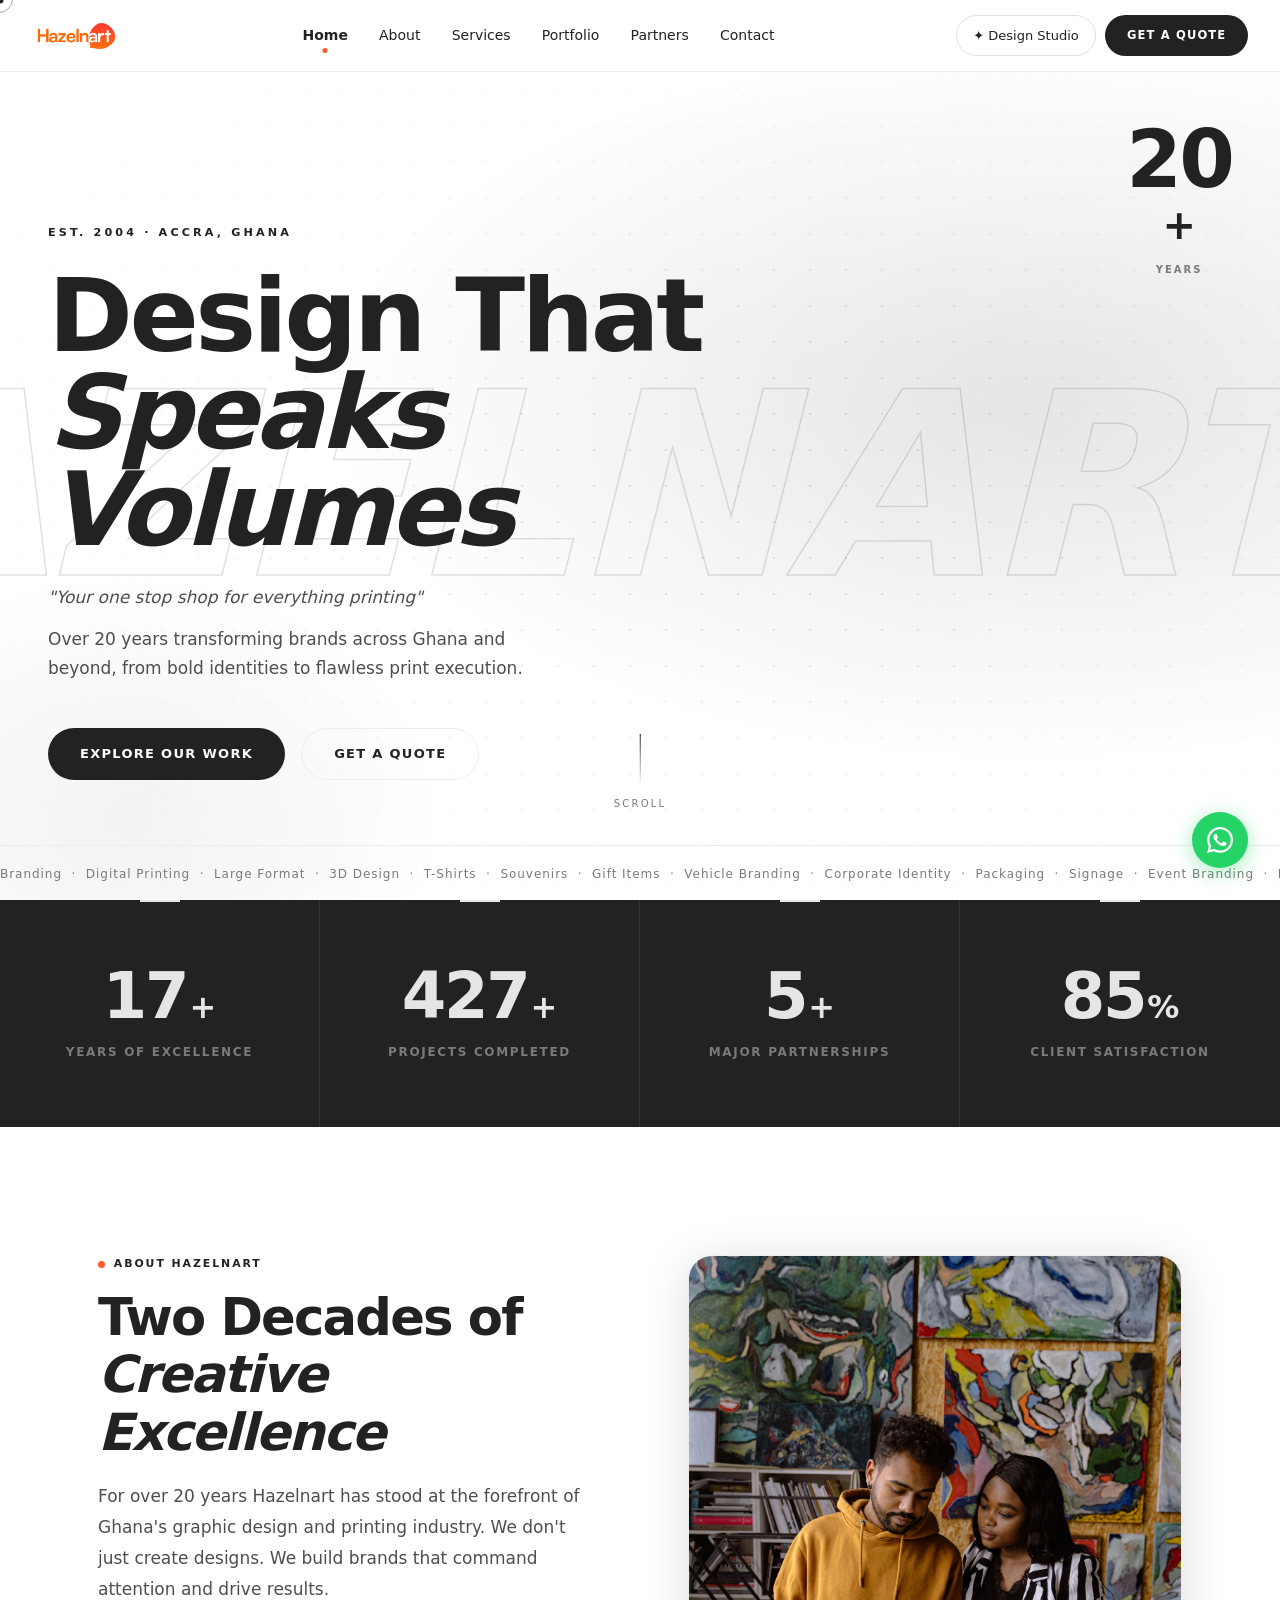
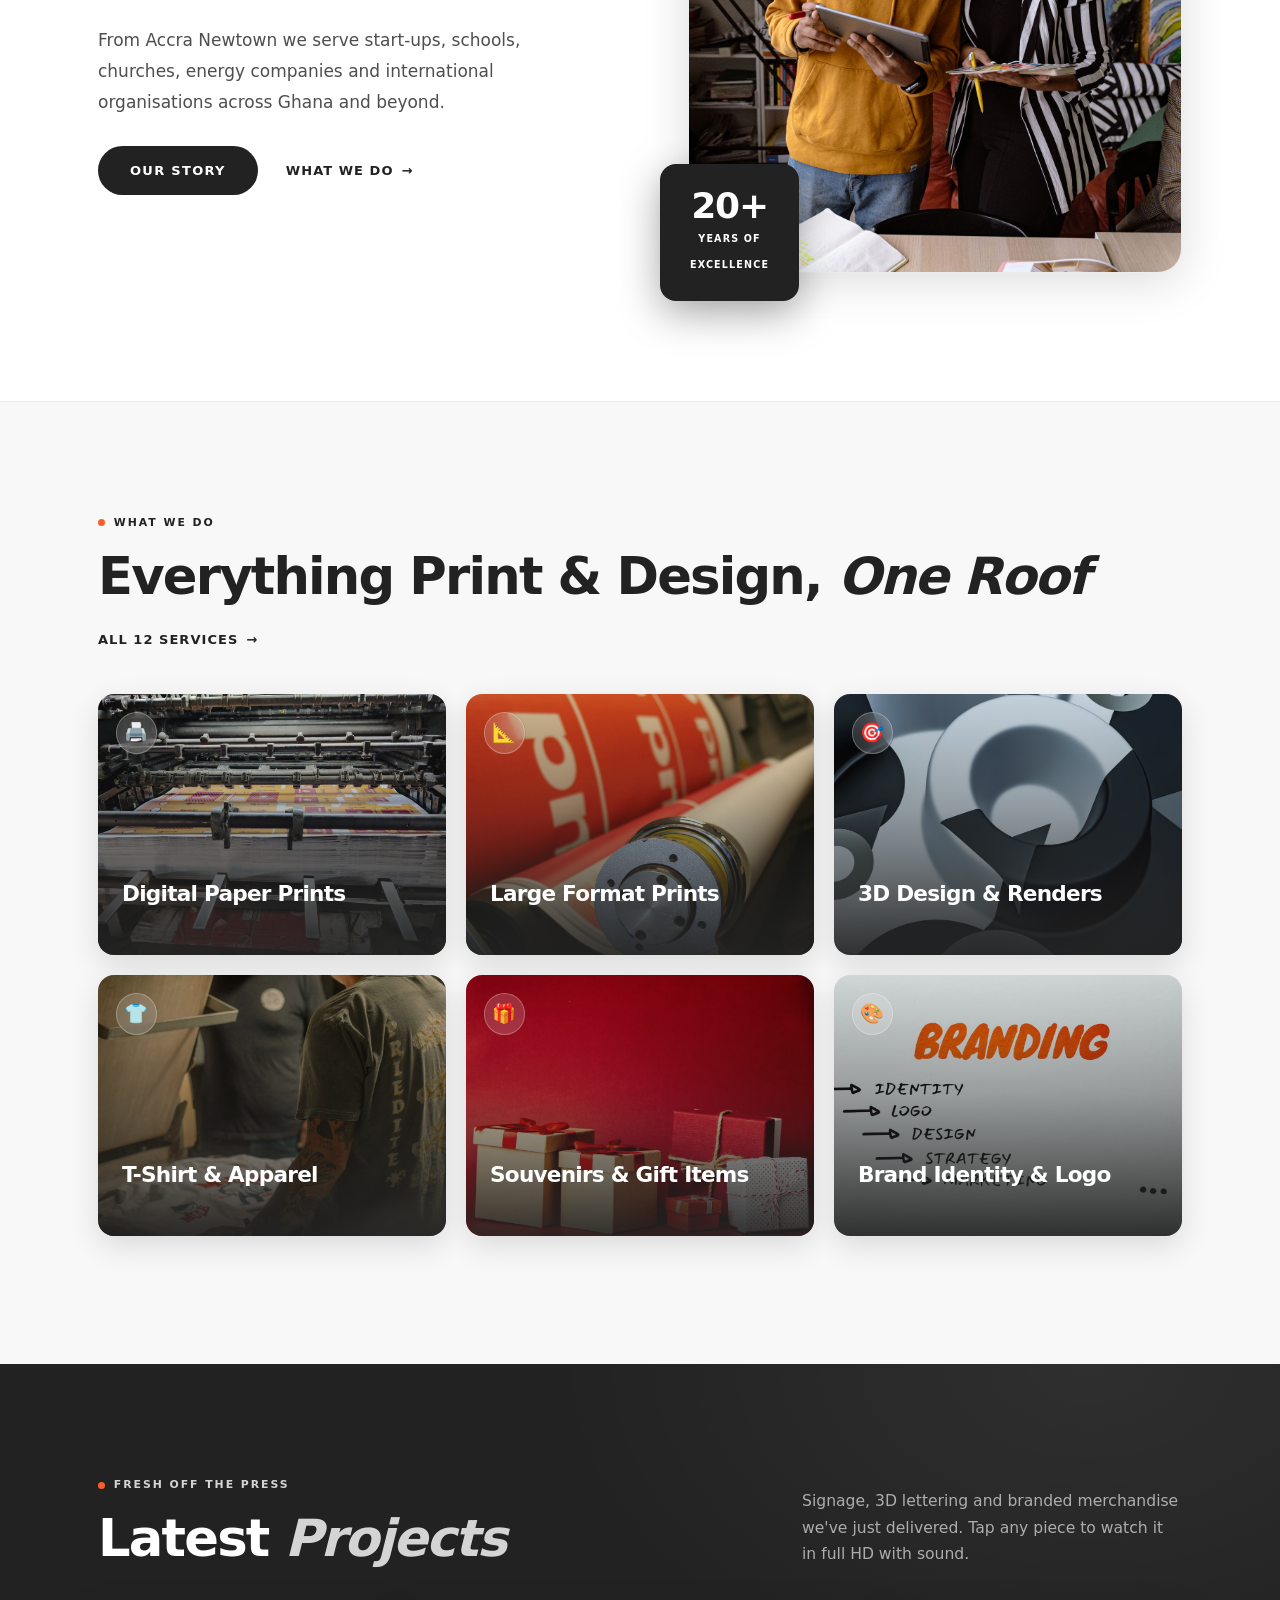
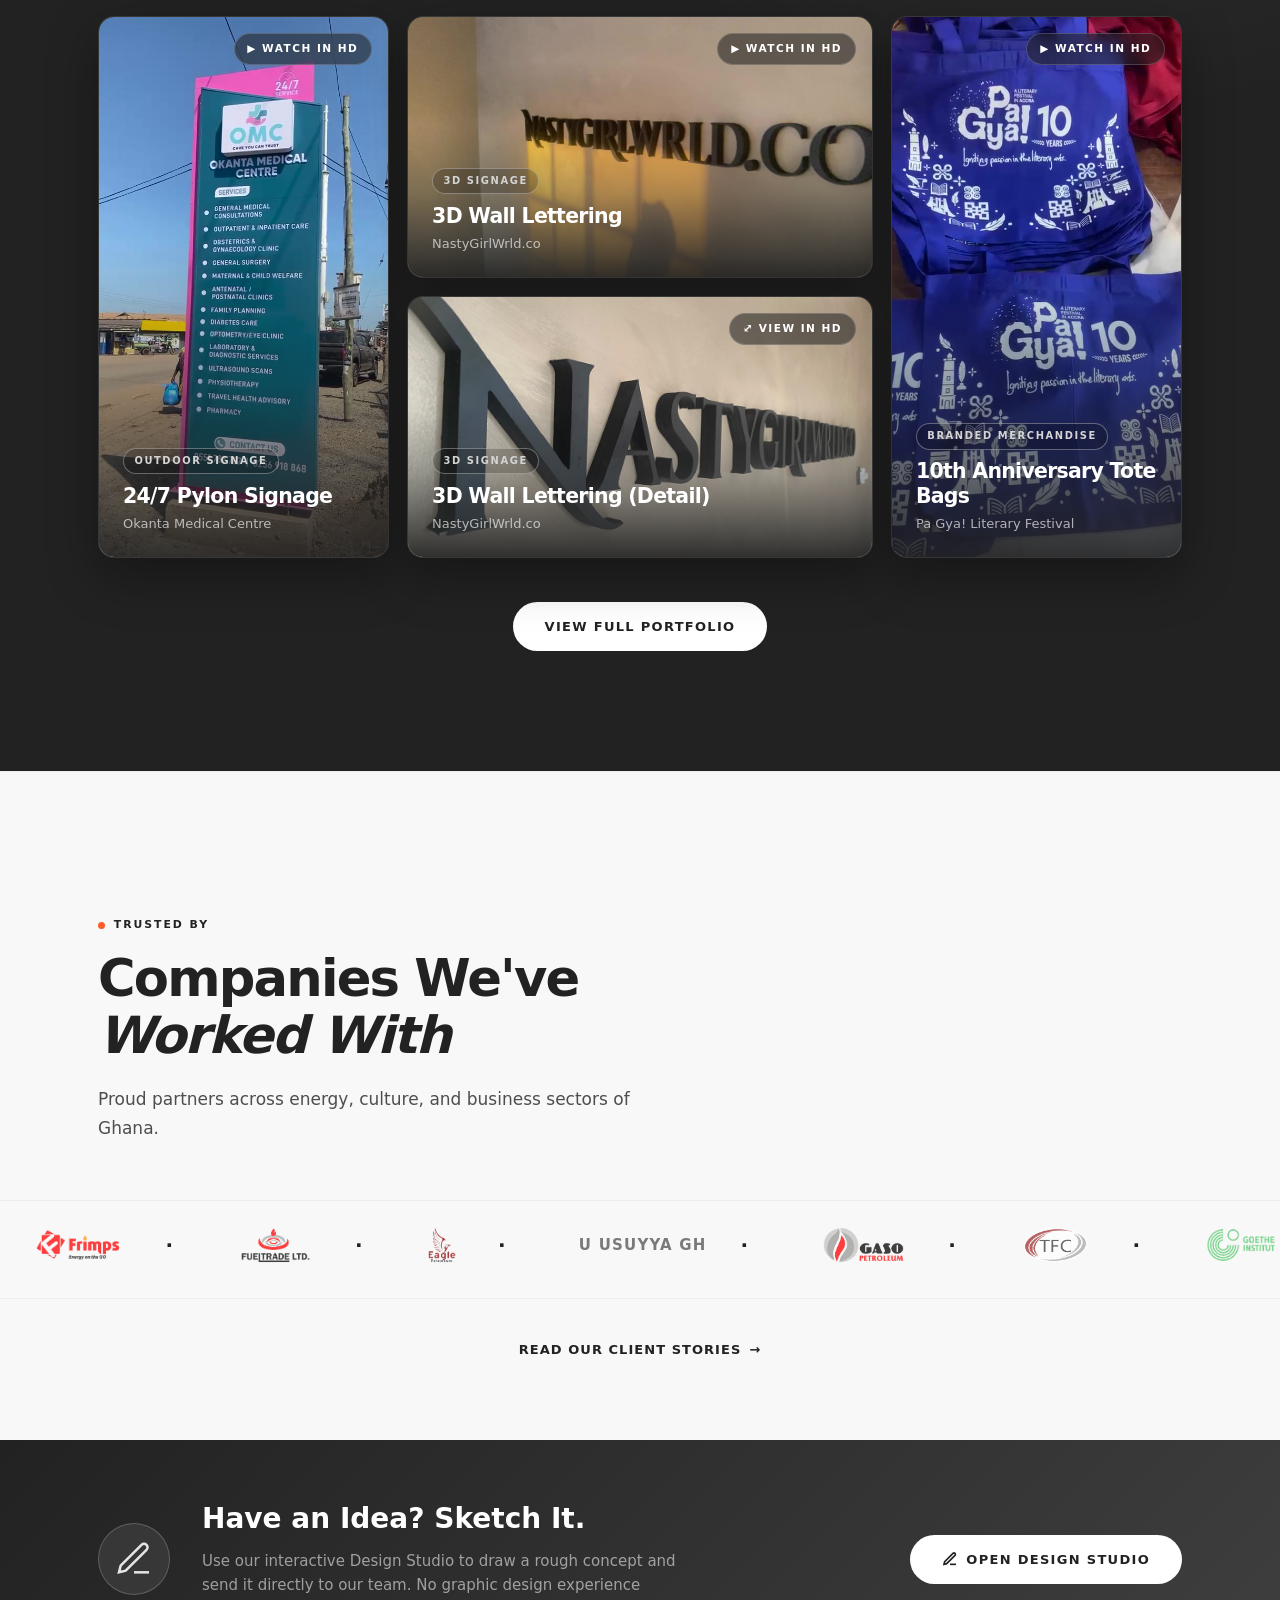
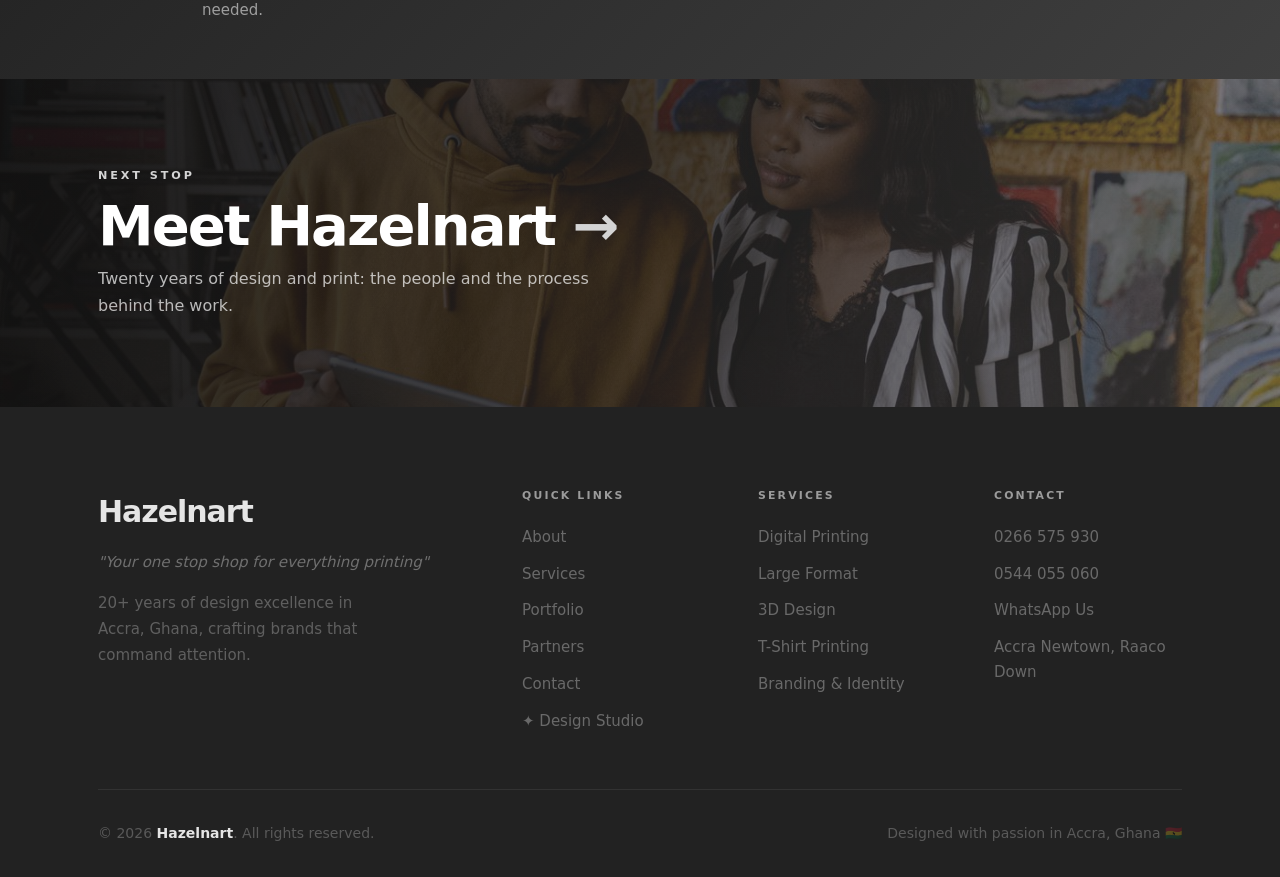
==== commit a64ab4f4: "Rewrite all dash punctuation in site copy Replace every em and en dash in page text, titles, alt tex" ====
--- a/index.html
+++ b/index.html
@@ -6,7 +6,7 @@
   <meta http-equiv="Content-Security-Policy" content="default-src 'self'; script-src 'self'; style-src 'self' 'unsafe-inline' https://fonts.googleapis.com; font-src 'self' https://fonts.gstatic.com; img-src 'self' data: blob:; media-src 'self' blob:; frame-src https://www.google.com https://maps.google.com; connect-src 'self'; form-action 'self' https://formsubmit.co; base-uri 'self'; object-src 'none'; upgrade-insecure-requests" />
   <meta name="referrer" content="strict-origin-when-cross-origin" />
 
-  <title>Hazelnart | Premier Graphic Design & Printing Studio — Accra, Ghana</title>
+  <title>Hazelnart | Premier Graphic Design & Printing Studio in Accra, Ghana</title>
   <meta name="description" content="Hazelnart is Accra's leading graphic design and printing studio with over 20 years of excellence. Branding, digital printing, large format, 3D design, T-shirts, souvenirs & more. Your one stop shop for everything printing." />
   <meta name="keywords" content="graphic designer Ghana, graphic designer Accra, printing company Accra, branding Ghana, large format printing Accra, t-shirt printing Ghana, digital printing Accra, logo design Ghana, brand identity Ghana, 3D design Ghana, souvenir printing Ghana, gift items Ghana, corporate branding Ghana, graphic design Accra Newtown, best graphic designer Ghana, professional designer Accra, printing services Ghana, banner printing Accra, flyer design Ghana, business card design Accra, Hazelnart, design studio Accra, creative agency Ghana, poster printing Ghana, vinyl printing Accra, embroidery Ghana, promotional items Ghana, marketing materials Ghana, packaging design Ghana, exhibition display Ghana, signage Ghana, vehicle branding Ghana, event branding Ghana, top graphic designer Ghana, visual identity Ghana, outdoor advertising Ghana, flex banner Ghana, screen printing Ghana, corporate stationery Ghana, branded merchandise Ghana, corporate gifts Ghana" />
   <meta name="author" content="Hazelnart" />
@@ -55,7 +55,7 @@
   ════════════════════════════════════════════════════ -->
   <header class="topnav" id="topnav">
     <div class="topnav__inner">
-      <a href="index.html" class="topnav__logo" aria-label="Hazelnart — home">
+      <a href="index.html" class="topnav__logo" aria-label="Hazelnart home page">
         <img src="images/individual%20designs/Hazelnart-Logo.png" alt="Hazelnart" />
       </a>
       <nav class="topnav__links" aria-label="Primary">
@@ -124,7 +124,7 @@
           Design That<br><em>Speaks Volumes</em>
         </h1>
         <p class="hero__motto">"Your one stop shop for everything printing"</p>
-        <p class="hero__sub">Over 20 years transforming brands across Ghana and beyond — from bold identities to flawless print execution.</p>
+        <p class="hero__sub">Over 20 years transforming brands across Ghana and beyond, from bold identities to flawless print execution.</p>
         <div class="hero__ctas">
           <a href="portfolio.html" class="btn btn--gold">Explore Our Work</a>
           <a href="contact.html"   class="btn btn--ghost">Get A Quote</a>
@@ -183,7 +183,7 @@
           <div class="about__text reveal">
             <span class="label">About Hazelnart</span>
             <h2 class="h2">Two Decades of<br><em>Creative Excellence</em></h2>
-            <p>For over 20 years Hazelnart has stood at the forefront of Ghana's graphic design and printing industry. We don't just create designs — we build brands that command attention and drive results.</p>
+            <p>For over 20 years Hazelnart has stood at the forefront of Ghana's graphic design and printing industry. We don't just create designs. We build brands that command attention and drive results.</p>
             <p>From Accra Newtown we serve start-ups, schools, churches, energy companies and international organisations across Ghana and beyond.</p>
             <div class="teaser-links">
               <a href="about.html" class="btn btn--gold">Our Story</a>
@@ -227,7 +227,7 @@
 
     <!-- ─── HOME · LATEST PROJECTS ─────────────────────── -->
     <section class="showcase-section">
-      <!-- Latest projects showcase — populated by JS -->
+      <!-- Latest projects showcase: populated by JS -->
       <div class="showcase">
         <div class="section-wrap">
           <div class="showcase__head">
@@ -255,7 +255,7 @@
       <div class="partners__marquee" aria-label="Partner companies">
         <div class="partners__track" id="partnersTrack"></div>
       </div>
-      <!-- Story blocks — full-bleed, generated by JS -->
+      <!-- Story blocks: full-bleed, generated by JS -->
       <div class="section-wrap partners__more"><a href="partners.html" class="link-arrow">Read our client stories <span aria-hidden="true">&#8594;</span></a></div>
     </section>
 
@@ -268,7 +268,7 @@
           </div>
           <div class="studio-cta-text">
             <h3 class="studio-cta-title">Have an Idea? Sketch It.</h3>
-            <p class="studio-cta-desc">Use our interactive Design Studio to draw a rough concept and send it directly to our team — no graphic design experience needed.</p>
+            <p class="studio-cta-desc">Use our interactive Design Studio to draw a rough concept and send it directly to our team. No graphic design experience needed.</p>
           </div>
           <a href="design-studio.html" class="btn btn--gold studio-cta-btn">
             <svg width="16" height="16" viewBox="0 0 24 24" fill="none" stroke="currentColor" stroke-width="2.5"><path d="M12 20h9"/><path d="M16.5 3.5a2.121 2.121 0 013 3L7 19l-4 1 1-4L16.5 3.5z"/></svg>
@@ -284,7 +284,7 @@
       <span class="section-wrap next-stop__inner">
         <span class="next-stop__label">Next stop</span>
         <span class="next-stop__title">Meet Hazelnart <span class="next-stop__arrow" aria-hidden="true">&#8594;</span></span>
-        <span class="next-stop__desc">Twenty years of design and print — the people and the process behind the work.</span>
+        <span class="next-stop__desc">Twenty years of design and print: the people and the process behind the work.</span>
       </span>
     </a>
 
@@ -295,7 +295,7 @@
           <div class="footer__brand">
             <p class="footer__name">Hazelnart</p>
             <p class="footer__slogan">"Your one stop shop for everything printing"</p>
-            <p class="footer__about">20+ years of design excellence in Accra, Ghana — crafting brands that command attention.</p>
+            <p class="footer__about">20+ years of design excellence in Accra, Ghana, crafting brands that command attention.</p>
           </div>
           <div>
             <p class="footer__col-title">Quick Links</p>
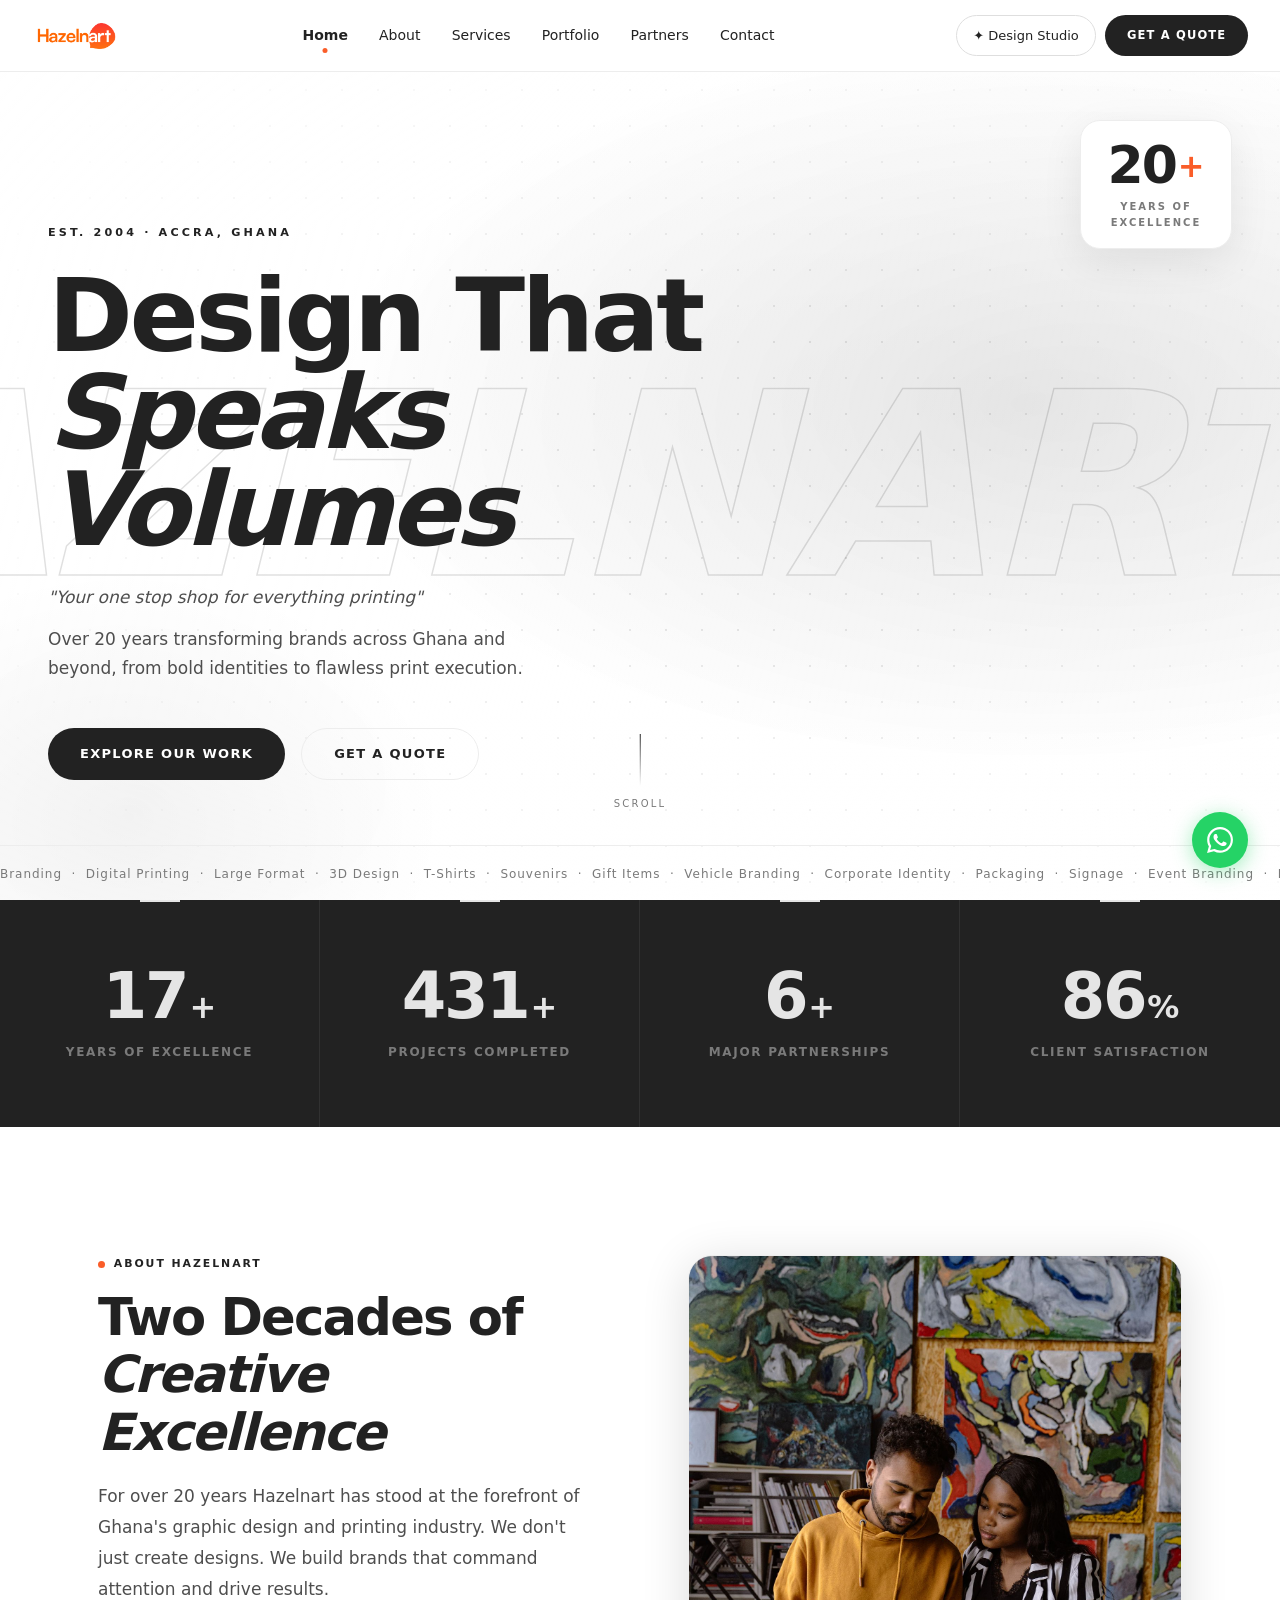
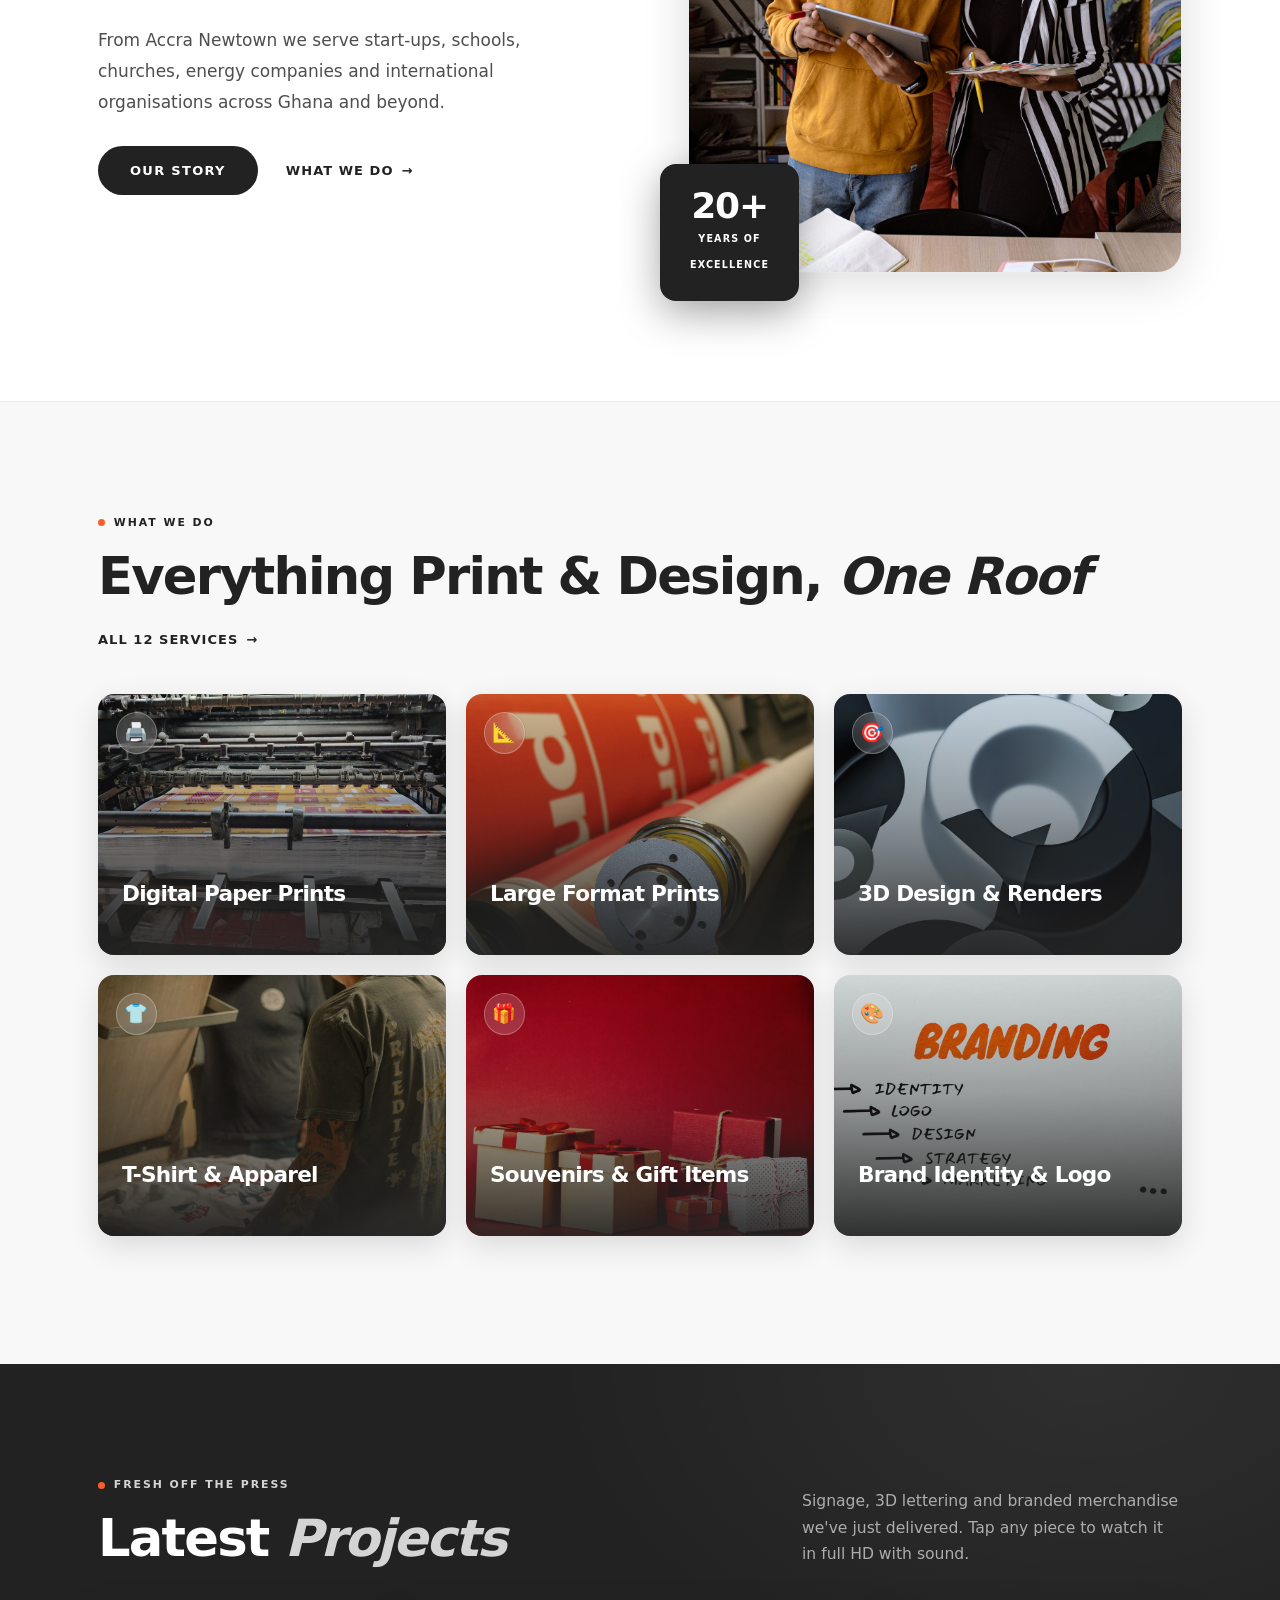
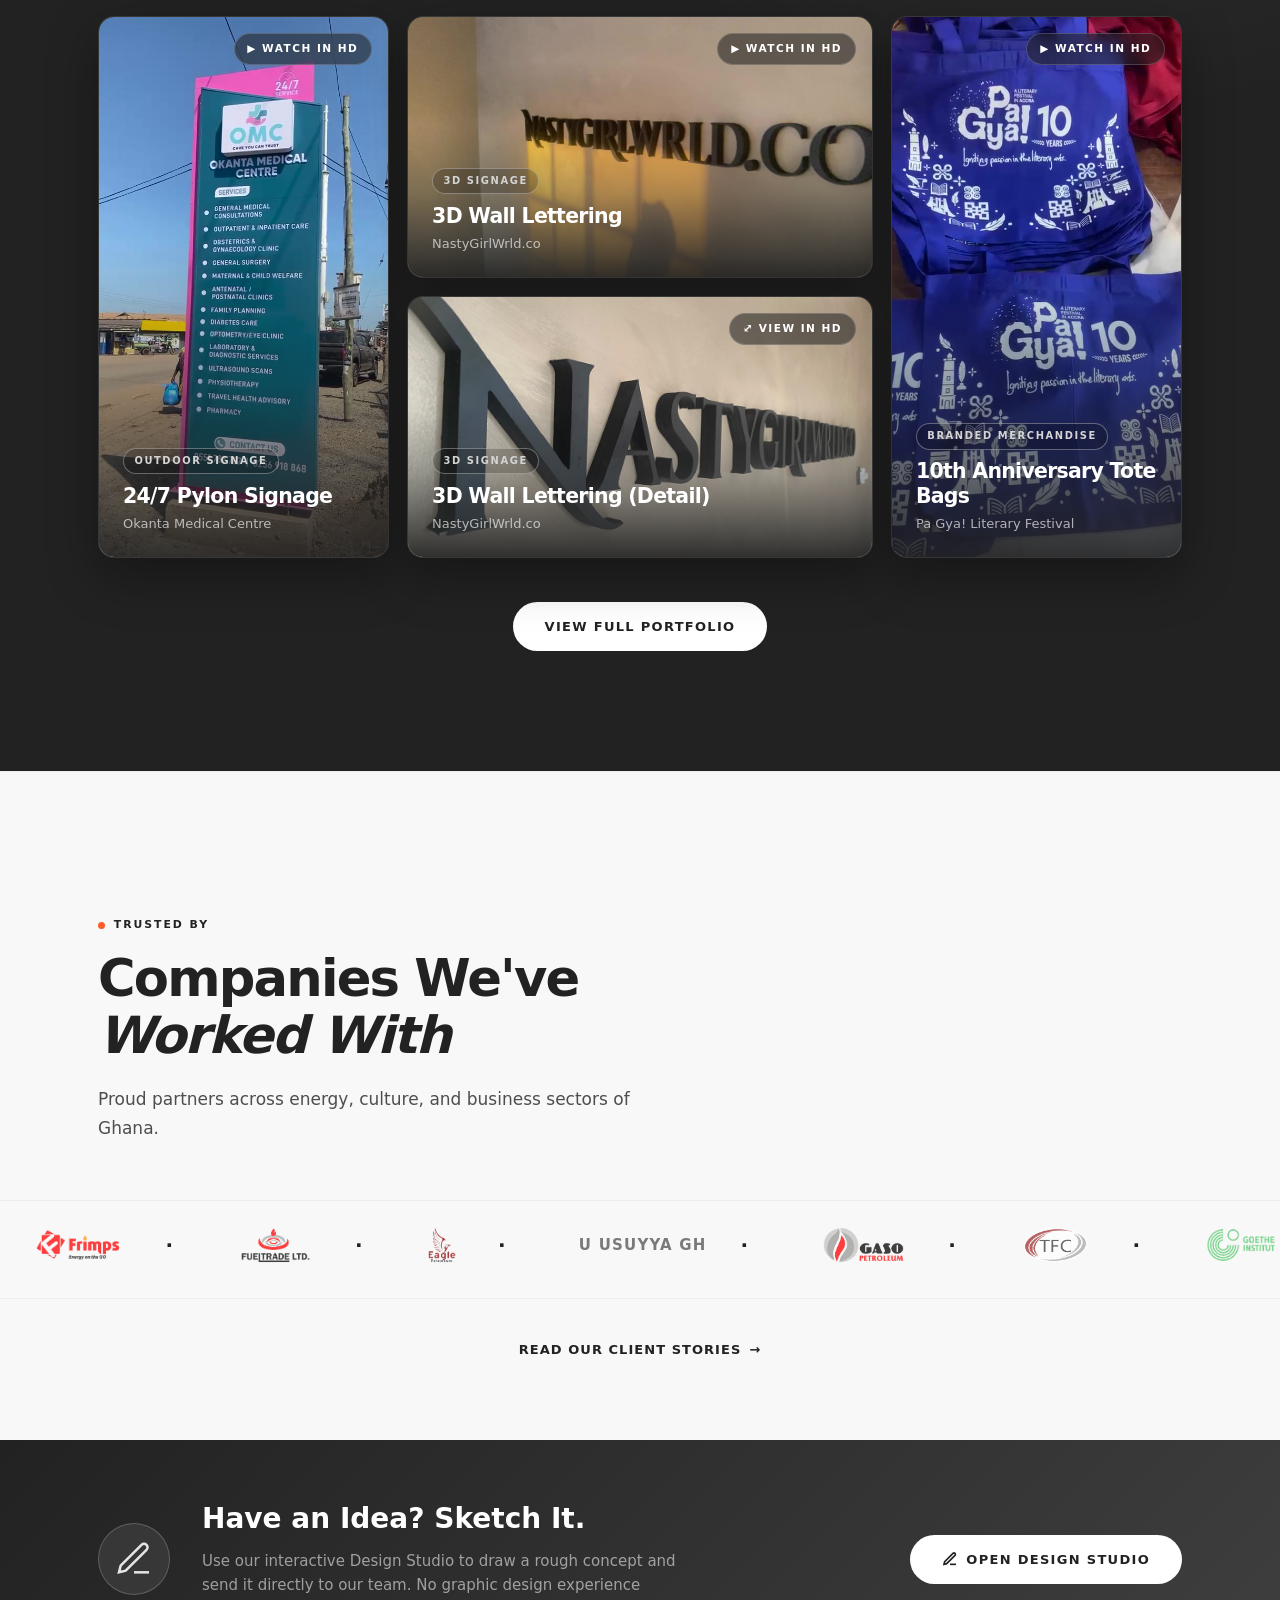
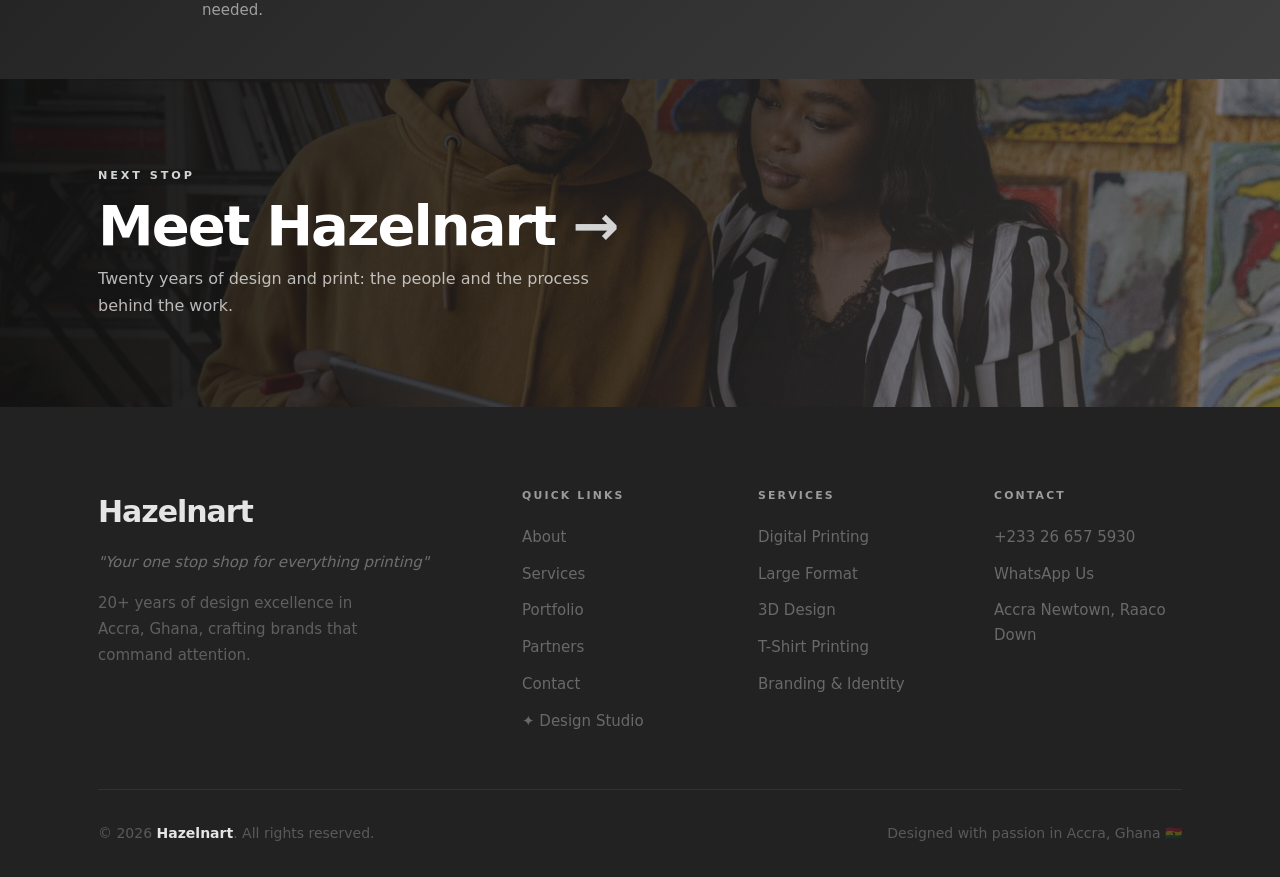
==== commit aeda9f10: "Single contact number, reply-time copy and UX polish - Use +233 26 657 5930 as the only phone/WhatsA" ====
--- a/index.html
+++ b/index.html
@@ -26,7 +26,7 @@
     "description": "Premier graphic design and printing studio in Accra, Ghana with over 20 years of experience.",
     "slogan": "Your one stop shop for everything printing",
     "address": { "@type": "PostalAddress", "streetAddress": "Accra Newtown Raaco Down", "addressLocality": "Accra", "addressCountry": "GH" },
-    "telephone": ["+233266575930", "+233544055060"],
+    "telephone": "+233266575930",
     "areaServed": "Ghana"
   }
   </script>
@@ -96,7 +96,7 @@
     </nav>
     <div class="mobile-menu__footer">
       <p>Accra Newtown, Raaco Down</p>
-      <a href="tel:+233266575930">0266 575 930</a>
+      <a href="tel:+233266575930">+233 26 657 5930</a>
       <a href="https://wa.me/233266575930" target="_blank" rel="noopener">WhatsApp Us →</a>
     </div>
   </div>
@@ -134,7 +134,7 @@
       <div class="hero__badge" aria-hidden="true">
         <span class="hero__badge-num">20</span>
         <span class="hero__badge-plus">+</span>
-        <span class="hero__badge-label">Years</span>
+        <span class="hero__badge-label">Years of excellence</span>
       </div>
 
       <div class="hero__scroll" aria-hidden="true">
@@ -321,8 +321,7 @@
           <div>
             <p class="footer__col-title">Contact</p>
             <ul class="footer__links">
-              <li><a href="tel:+233266575930">0266 575 930</a></li>
-              <li><a href="tel:+233544055060">0544 055 060</a></li>
+              <li><a href="tel:+233266575930">+233 26 657 5930</a></li>
               <li><a href="https://wa.me/233266575930" target="_blank" rel="noopener">WhatsApp Us</a></li>
               <li>Accra Newtown, Raaco Down</li>
             </ul>
--- a/styles.css
+++ b/styles.css
@@ -1721,3 +1721,45 @@
 .form-captcha-note { display: flex; align-items: center; justify-content: center; gap: 0.4rem; margin-top: 0.6rem; font-size: 0.75rem; color: var(--text-3); text-align: center; }
 .form-captcha-note svg { flex-shrink: 0; }
 .process__img[src*="deliver"] { object-position: 18% center; }
+
+/* ════════════════════════════════════════════════════════════
+   UX POLISH — native cursor, quicker transitions, focus rings
+   ════════════════════════════════════════════════════════ */
+body { cursor: auto; }
+.cursor, .cursor-ring { display: none !important; }
+
+/* Quicker page change */
+.page-transition, .page-transition__logo { animation-duration: 0.45s; }
+body.is-leaving .page-transition { transition-duration: 0.3s; }
+
+/* Clear focus ring for keyboard users */
+a:focus-visible, button:focus-visible, input:focus-visible, select:focus-visible,
+textarea:focus-visible, [tabindex]:focus-visible {
+  outline: 2px solid var(--accent); outline-offset: 3px;
+}
+
+/* Hero "20+ Years" badge as one tidy card */
+.hero__badge {
+  flex-direction: row; flex-wrap: wrap; align-items: flex-start; justify-content: center;
+  width: 9.5rem; padding: 1.1rem 1rem 1rem;
+  background: #fff; border: 1px solid var(--line); border-radius: 20px;
+  box-shadow: 0 12px 40px rgba(0,0,0,0.08);
+}
+.hero__badge-num  { font-size: 3.25rem; color: #222; }
+.hero__badge-plus { font-size: 2rem; color: var(--accent); margin: 0.1rem 0 0 0.1rem; }
+.hero__badge-label { flex-basis: 100%; text-align: center; margin-top: 0.35rem; color: var(--text-3); }
+@media (max-width: 768px) {
+  .hero__badge { width: 7rem; padding: 0.75rem; border-radius: 16px; }
+  .hero__badge-num { font-size: 2.25rem; }
+  .hero__badge-plus { font-size: 1.4rem; }
+}
+
+/* 404 page */
+.notfound { min-height: calc(80svh - var(--topbar-h)); display: flex; align-items: center; padding: 6rem 0; background: var(--tint); }
+.notfound__inner { text-align: center; }
+.notfound .label { justify-content: center; }
+.notfound__title { font-family: var(--serif); font-size: clamp(2.25rem, 5vw, 3.75rem); font-weight: 800; letter-spacing: -0.035em; line-height: 1.1; margin-bottom: 1rem; }
+.notfound__title em { font-weight: 600; }
+.notfound__text { color: var(--text-2); margin-bottom: 2rem; }
+.notfound__links { display: flex; gap: 0.75rem; justify-content: center; flex-wrap: wrap; }
+.notfound__links .btn { width: auto; }
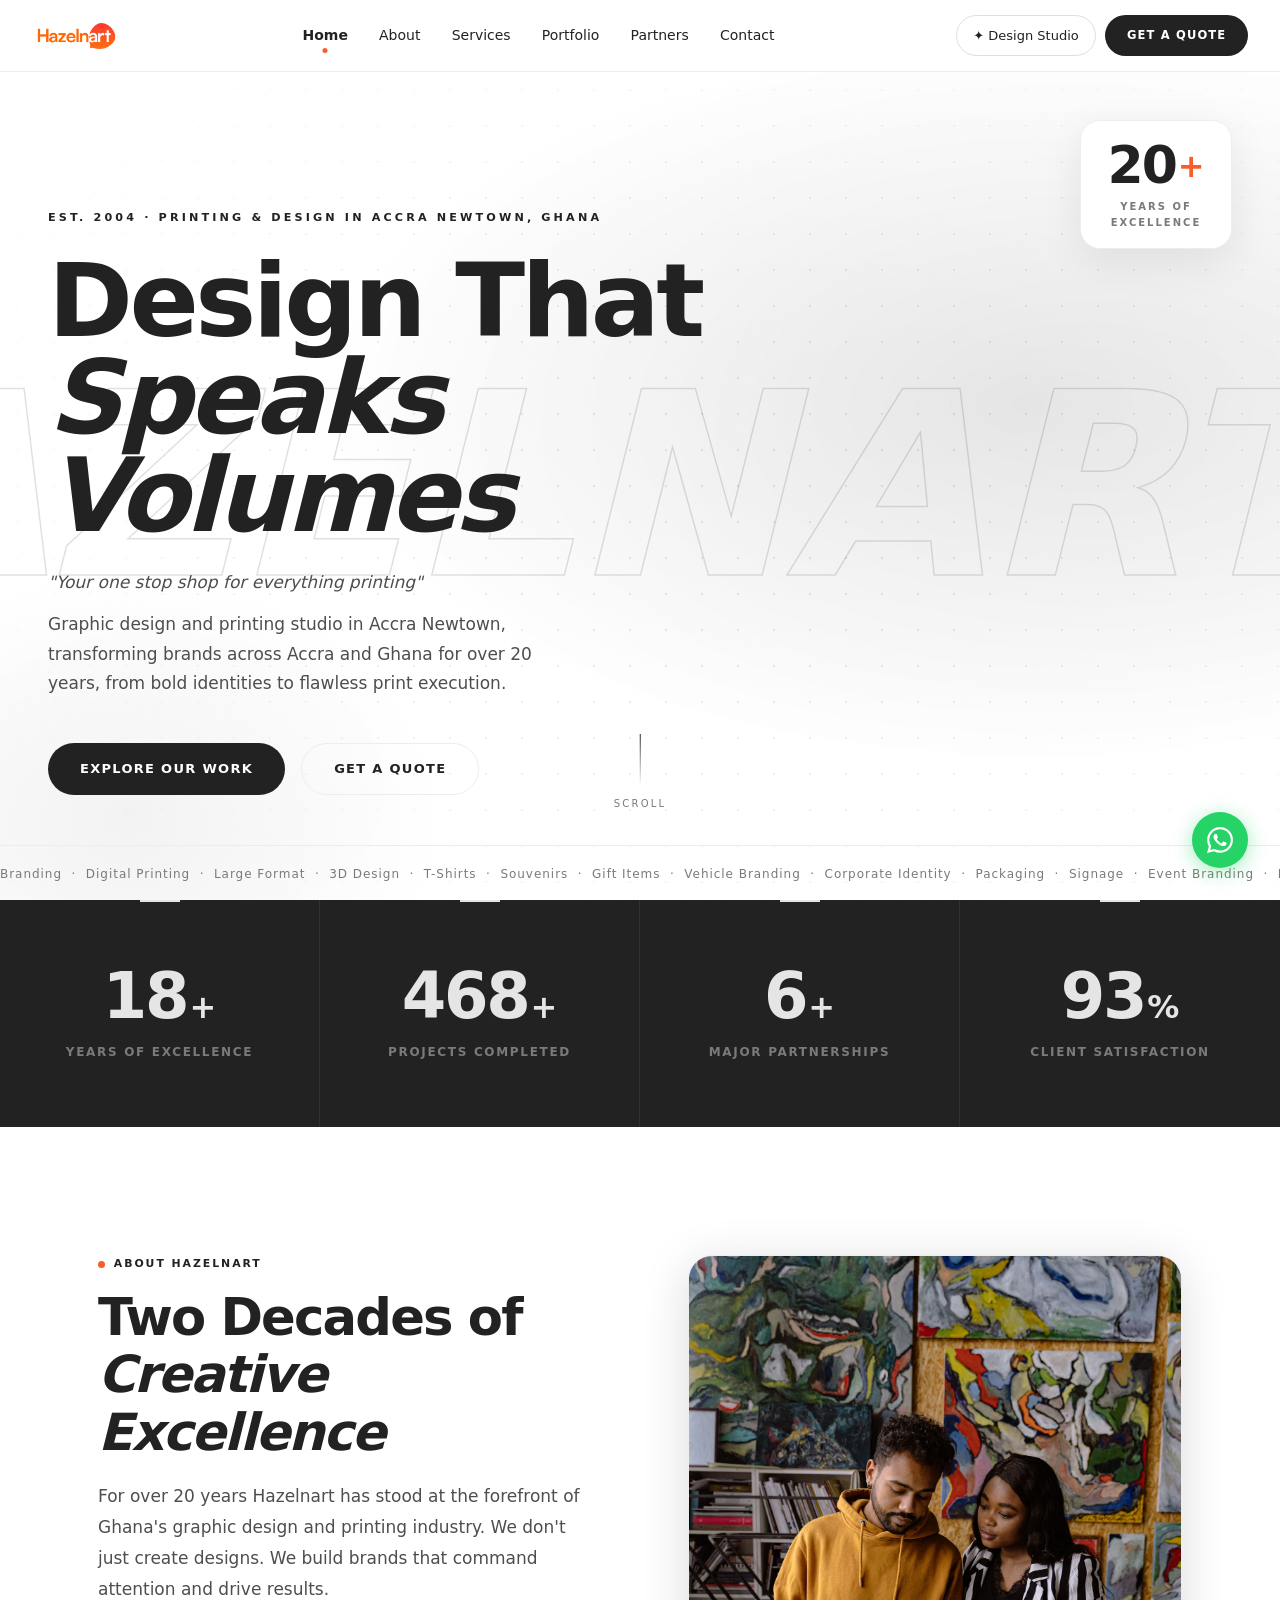
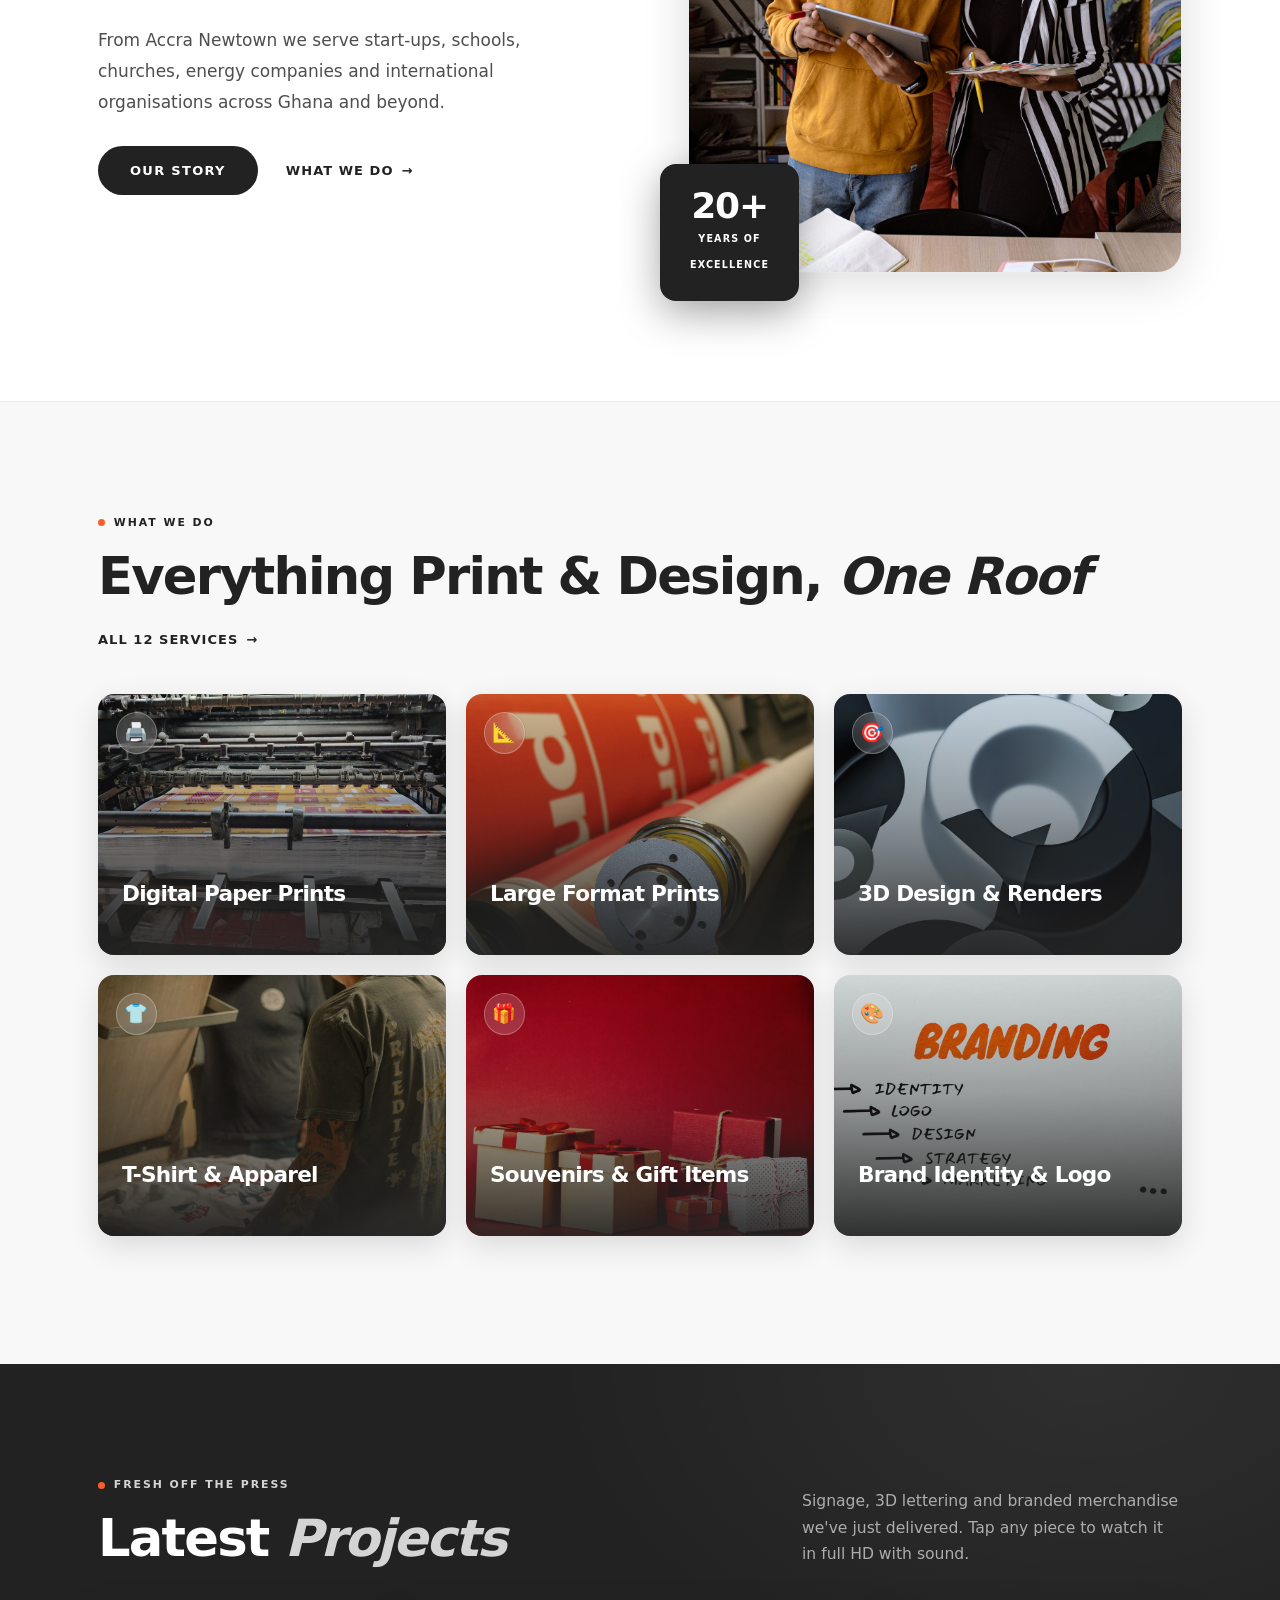
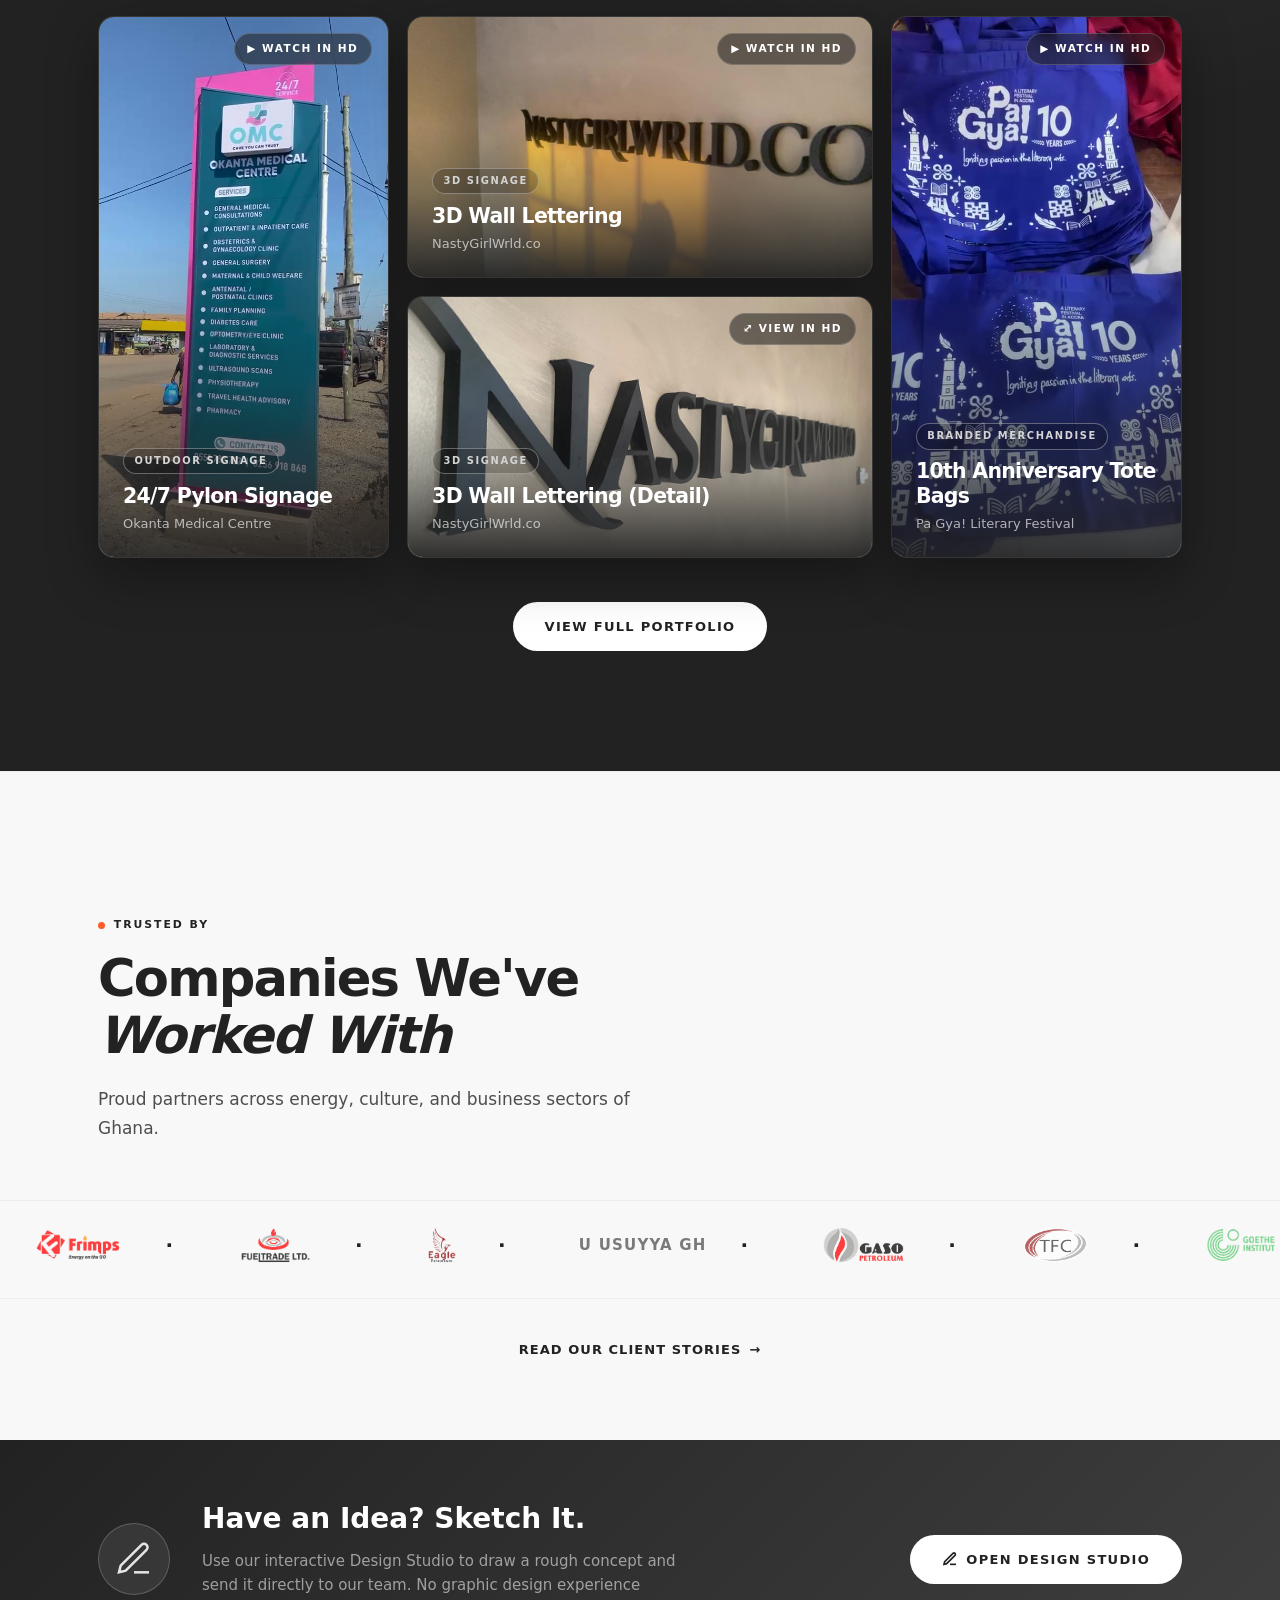
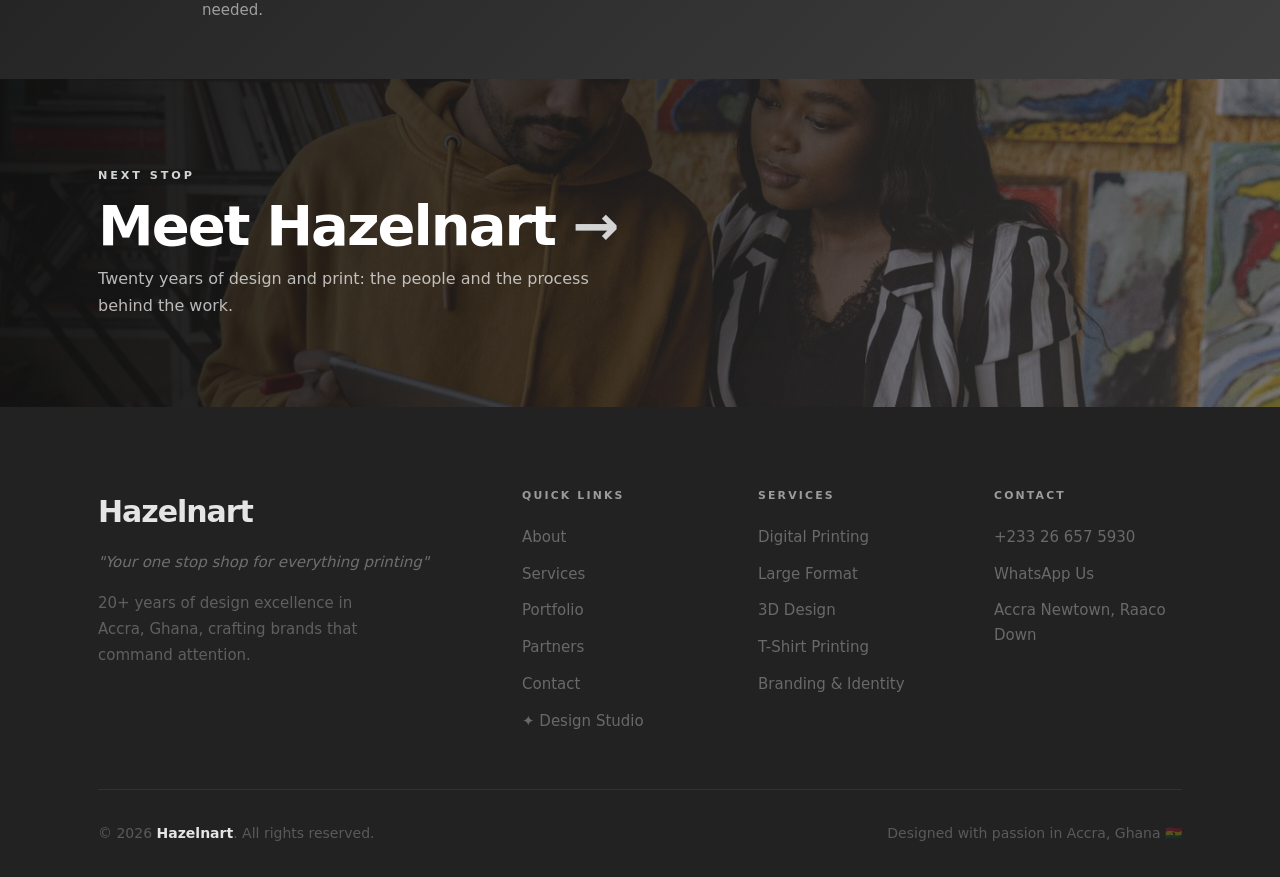
==== commit dcf28de3: "Prepare for hazelnart.com on cPanel and strengthen local SEO - Local-first titles and descriptions f" ====
--- a/index.html
+++ b/index.html
@@ -6,29 +6,198 @@
   <meta http-equiv="Content-Security-Policy" content="default-src 'self'; script-src 'self'; style-src 'self' 'unsafe-inline' https://fonts.googleapis.com; font-src 'self' https://fonts.gstatic.com; img-src 'self' data: blob:; media-src 'self' blob:; frame-src https://www.google.com https://maps.google.com; connect-src 'self'; form-action 'self' https://formsubmit.co; base-uri 'self'; object-src 'none'; upgrade-insecure-requests" />
   <meta name="referrer" content="strict-origin-when-cross-origin" />
 
-  <title>Hazelnart | Premier Graphic Design & Printing Studio in Accra, Ghana</title>
-  <meta name="description" content="Hazelnart is Accra's leading graphic design and printing studio with over 20 years of excellence. Branding, digital printing, large format, 3D design, T-shirts, souvenirs & more. Your one stop shop for everything printing." />
-  <meta name="keywords" content="graphic designer Ghana, graphic designer Accra, printing company Accra, branding Ghana, large format printing Accra, t-shirt printing Ghana, digital printing Accra, logo design Ghana, brand identity Ghana, 3D design Ghana, souvenir printing Ghana, gift items Ghana, corporate branding Ghana, graphic design Accra Newtown, best graphic designer Ghana, professional designer Accra, printing services Ghana, banner printing Accra, flyer design Ghana, business card design Accra, Hazelnart, design studio Accra, creative agency Ghana, poster printing Ghana, vinyl printing Accra, embroidery Ghana, promotional items Ghana, marketing materials Ghana, packaging design Ghana, exhibition display Ghana, signage Ghana, vehicle branding Ghana, event branding Ghana, top graphic designer Ghana, visual identity Ghana, outdoor advertising Ghana, flex banner Ghana, screen printing Ghana, corporate stationery Ghana, branded merchandise Ghana, corporate gifts Ghana" />
+  <title>Hazelnart | Graphic Design & Printing in Accra Newtown, Accra, Ghana</title>
+  <meta name="description" content="Printing and graphic design studio in Accra Newtown, Accra since 2004. Banners, flyers, business cards, T-shirts, signage, branding and souvenirs. Call or WhatsApp +233 26 657 5930." />
   <meta name="author" content="Hazelnart" />
   <meta name="robots" content="index, follow" />
   <meta name="theme-color" content="#ffffff" />
 
-  <meta property="og:title" content="Hazelnart | Premier Graphic Design & Printing Studio" />
-  <meta property="og:description" content="20+ years of design excellence in Accra, Ghana. Branding, printing, 3D, T-shirts, souvenirs & more." />
+  <link rel="canonical" href="https://hazelnart.com/" />
   <meta property="og:type" content="website" />
+  <meta property="og:site_name" content="Hazelnart" />
   <meta property="og:locale" content="en_GH" />
+  <meta property="og:url" content="https://hazelnart.com/" />
+  <meta property="og:title" content="Hazelnart | Graphic Design & Printing in Accra Newtown, Accra, Ghana" />
+  <meta property="og:description" content="Printing and graphic design studio in Accra Newtown, Accra since 2004. Banners, flyers, business cards, T-shirts, signage, branding and souvenirs. Call or WhatsApp +233 26 657 5930." />
+  <meta property="og:image" content="https://hazelnart.com/images/og-share.jpg" />
+  <meta property="og:image:width" content="1200" />
+  <meta property="og:image:height" content="630" />
+  <meta name="twitter:card" content="summary_large_image" />
+  <meta name="geo.region" content="GH-AA" />
+  <meta name="geo.placename" content="Accra Newtown, Accra" />
 
   <script type="application/ld+json">
-  {
-    "@context": "https://schema.org",
-    "@type": "LocalBusiness",
-    "name": "Hazelnart",
-    "description": "Premier graphic design and printing studio in Accra, Ghana with over 20 years of experience.",
-    "slogan": "Your one stop shop for everything printing",
-    "address": { "@type": "PostalAddress", "streetAddress": "Accra Newtown Raaco Down", "addressLocality": "Accra", "addressCountry": "GH" },
-    "telephone": "+233266575930",
-    "areaServed": "Ghana"
+{
+  "@context": "https://schema.org",
+  "@type": "LocalBusiness",
+  "@id": "https://hazelnart.com/#business",
+  "name": "Hazelnart",
+  "url": "https://hazelnart.com/",
+  "logo": "https://hazelnart.com/images/individual%20designs/Hazelnart-Logo.png",
+  "image": "https://hazelnart.com/images/og-share.jpg",
+  "description": "Graphic design and printing studio in Accra Newtown, Accra, Ghana, established in 2004. Branding, digital and large format printing, T-shirts, signage, souvenirs and more.",
+  "slogan": "Your one stop shop for everything printing",
+  "foundingDate": "2004",
+  "telephone": "+233266575930",
+  "priceRange": "$$",
+  "address": {
+    "@type": "PostalAddress",
+    "streetAddress": "Raaco Down, Accra Newtown",
+    "addressLocality": "Accra",
+    "addressRegion": "Greater Accra",
+    "addressCountry": "GH"
+  },
+  "hasMap": "https://www.google.com/maps/search/?api=1&query=Accra+Newtown,+Accra,+Ghana",
+  "openingHoursSpecification": [
+    {
+      "@type": "OpeningHoursSpecification",
+      "dayOfWeek": [
+        "Monday",
+        "Tuesday",
+        "Wednesday",
+        "Thursday",
+        "Friday",
+        "Saturday"
+      ],
+      "opens": "08:00",
+      "closes": "18:00"
+    }
+  ],
+  "areaServed": [
+    {
+      "@type": "Place",
+      "name": "Accra Newtown"
+    },
+    {
+      "@type": "City",
+      "name": "Accra"
+    },
+    {
+      "@type": "AdministrativeArea",
+      "name": "Greater Accra Region"
+    },
+    {
+      "@type": "Country",
+      "name": "Ghana"
+    }
+  ],
+  "knowsAbout": [
+    "Digital Paper Prints",
+    "Large Format Printing",
+    "3D Design & Renders",
+    "T-Shirt & Apparel Printing",
+    "Souvenirs & Gift Items",
+    "Brand Identity & Logo Design",
+    "Corporate Stationery",
+    "Vehicle Branding",
+    "Exhibition & Event Branding",
+    "Packaging Design",
+    "Outdoor Advertising & Signage",
+    "Digital Marketing Assets"
+  ],
+  "hasOfferCatalog": {
+    "@type": "OfferCatalog",
+    "name": "Printing and design services",
+    "itemListElement": [
+      {
+        "@type": "Offer",
+        "itemOffered": {
+          "@type": "Service",
+          "name": "Digital Paper Prints",
+          "areaServed": "Ghana"
+        }
+      },
+      {
+        "@type": "Offer",
+        "itemOffered": {
+          "@type": "Service",
+          "name": "Large Format Printing",
+          "areaServed": "Ghana"
+        }
+      },
+      {
+        "@type": "Offer",
+        "itemOffered": {
+          "@type": "Service",
+          "name": "3D Design & Renders",
+          "areaServed": "Ghana"
+        }
+      },
+      {
+        "@type": "Offer",
+        "itemOffered": {
+          "@type": "Service",
+          "name": "T-Shirt & Apparel Printing",
+          "areaServed": "Ghana"
+        }
+      },
+      {
+        "@type": "Offer",
+        "itemOffered": {
+          "@type": "Service",
+          "name": "Souvenirs & Gift Items",
+          "areaServed": "Ghana"
+        }
+      },
+      {
+        "@type": "Offer",
+        "itemOffered": {
+          "@type": "Service",
+          "name": "Brand Identity & Logo Design",
+          "areaServed": "Ghana"
+        }
+      },
+      {
+        "@type": "Offer",
+        "itemOffered": {
+          "@type": "Service",
+          "name": "Corporate Stationery",
+          "areaServed": "Ghana"
+        }
+      },
+      {
+        "@type": "Offer",
+        "itemOffered": {
+          "@type": "Service",
+          "name": "Vehicle Branding",
+          "areaServed": "Ghana"
+        }
+      },
+      {
+        "@type": "Offer",
+        "itemOffered": {
+          "@type": "Service",
+          "name": "Exhibition & Event Branding",
+          "areaServed": "Ghana"
+        }
+      },
+      {
+        "@type": "Offer",
+        "itemOffered": {
+          "@type": "Service",
+          "name": "Packaging Design",
+          "areaServed": "Ghana"
+        }
+      },
+      {
+        "@type": "Offer",
+        "itemOffered": {
+          "@type": "Service",
+          "name": "Outdoor Advertising & Signage",
+          "areaServed": "Ghana"
+        }
+      },
+      {
+        "@type": "Offer",
+        "itemOffered": {
+          "@type": "Service",
+          "name": "Digital Marketing Assets",
+          "areaServed": "Ghana"
+        }
+      }
+    ]
   }
+}
   </script>
 
   <link rel="preconnect" href="https://fonts.googleapis.com" />
@@ -110,8 +279,8 @@
     <section class="hero" id="home">
       <div class="hero__video-bg" aria-hidden="true">
         <video class="hero__video" src="images/portfolio/individual/design-showcase-1.mp4" muted playsinline preload="auto"></video>
-        <video class="hero__video" src="images/portfolio/individual/design-showcase-2.mp4" muted playsinline preload="auto"></video>
-        <video class="hero__video" src="images/portfolio/individual/design-showcase-3.mp4" muted playsinline preload="auto"></video>
+        <video class="hero__video" src="images/portfolio/individual/design-showcase-2.mp4" muted playsinline preload="metadata"></video>
+        <video class="hero__video" src="images/portfolio/individual/design-showcase-3.mp4" muted playsinline preload="metadata"></video>
       </div>
       <div class="hero__video-overlay" aria-hidden="true"></div>
       <div class="hero__bg"></div>
@@ -119,12 +288,12 @@
       <div class="hero__ghost-text" aria-hidden="true">HAZELNART</div>
 
       <div class="hero__body">
-        <p class="hero__eyebrow">Est. 2004 · Accra, Ghana</p>
+        <p class="hero__eyebrow">Est. 2004 · Printing &amp; Design in Accra Newtown, Ghana</p>
         <h1 class="hero__title">
           Design That<br><em>Speaks Volumes</em>
         </h1>
         <p class="hero__motto">"Your one stop shop for everything printing"</p>
-        <p class="hero__sub">Over 20 years transforming brands across Ghana and beyond, from bold identities to flawless print execution.</p>
+        <p class="hero__sub">Graphic design and printing studio in Accra Newtown, transforming brands across Accra and Ghana for over 20 years, from bold identities to flawless print execution.</p>
         <div class="hero__ctas">
           <a href="portfolio.html" class="btn btn--gold">Explore Our Work</a>
           <a href="contact.html"   class="btn btn--ghost">Get A Quote</a>
--- a/styles.css
+++ b/styles.css
@@ -1763,3 +1763,4 @@
 .notfound__text { color: var(--text-2); margin-bottom: 2rem; }
 .notfound__links { display: flex; gap: 0.75rem; justify-content: center; flex-wrap: wrap; }
 .notfound__links .btn { width: auto; }
+.map-card__note { color: var(--text-3); font-size: 0.875rem; margin: -0.25rem 0 0.75rem; }
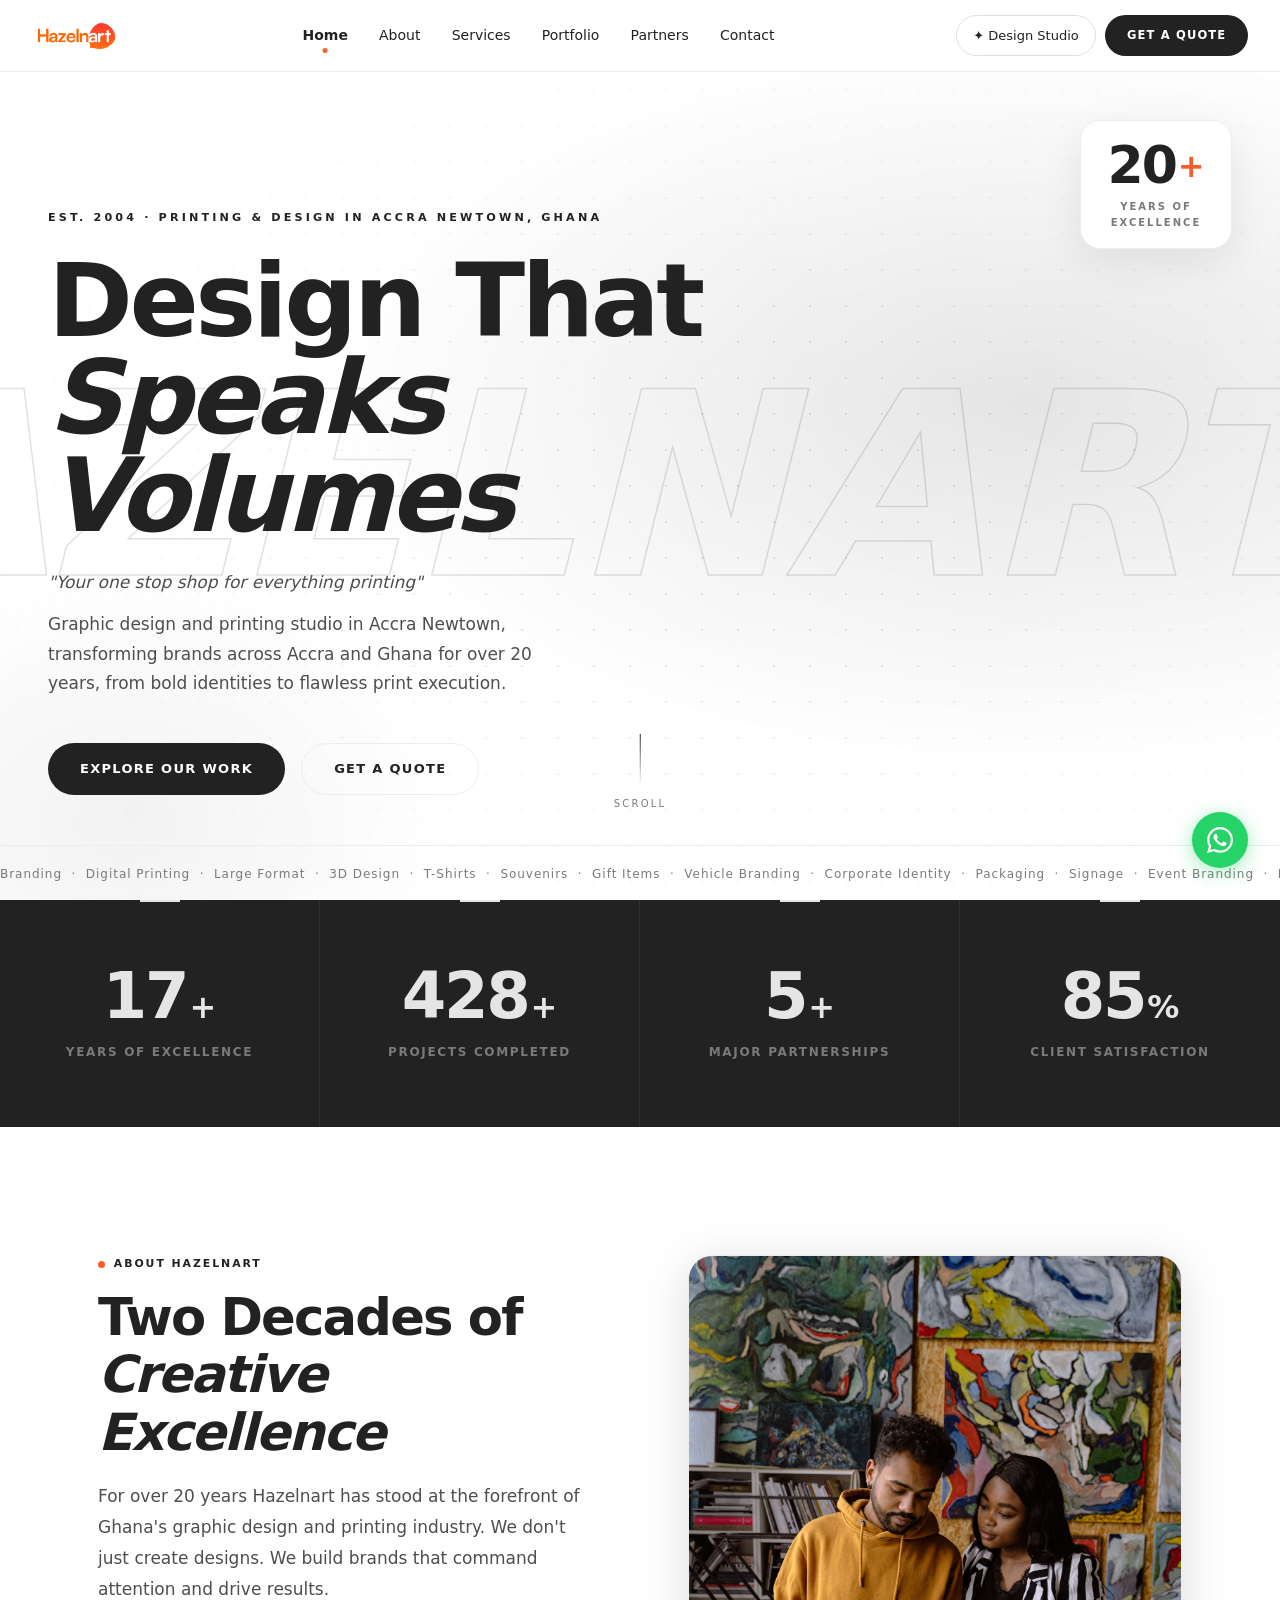
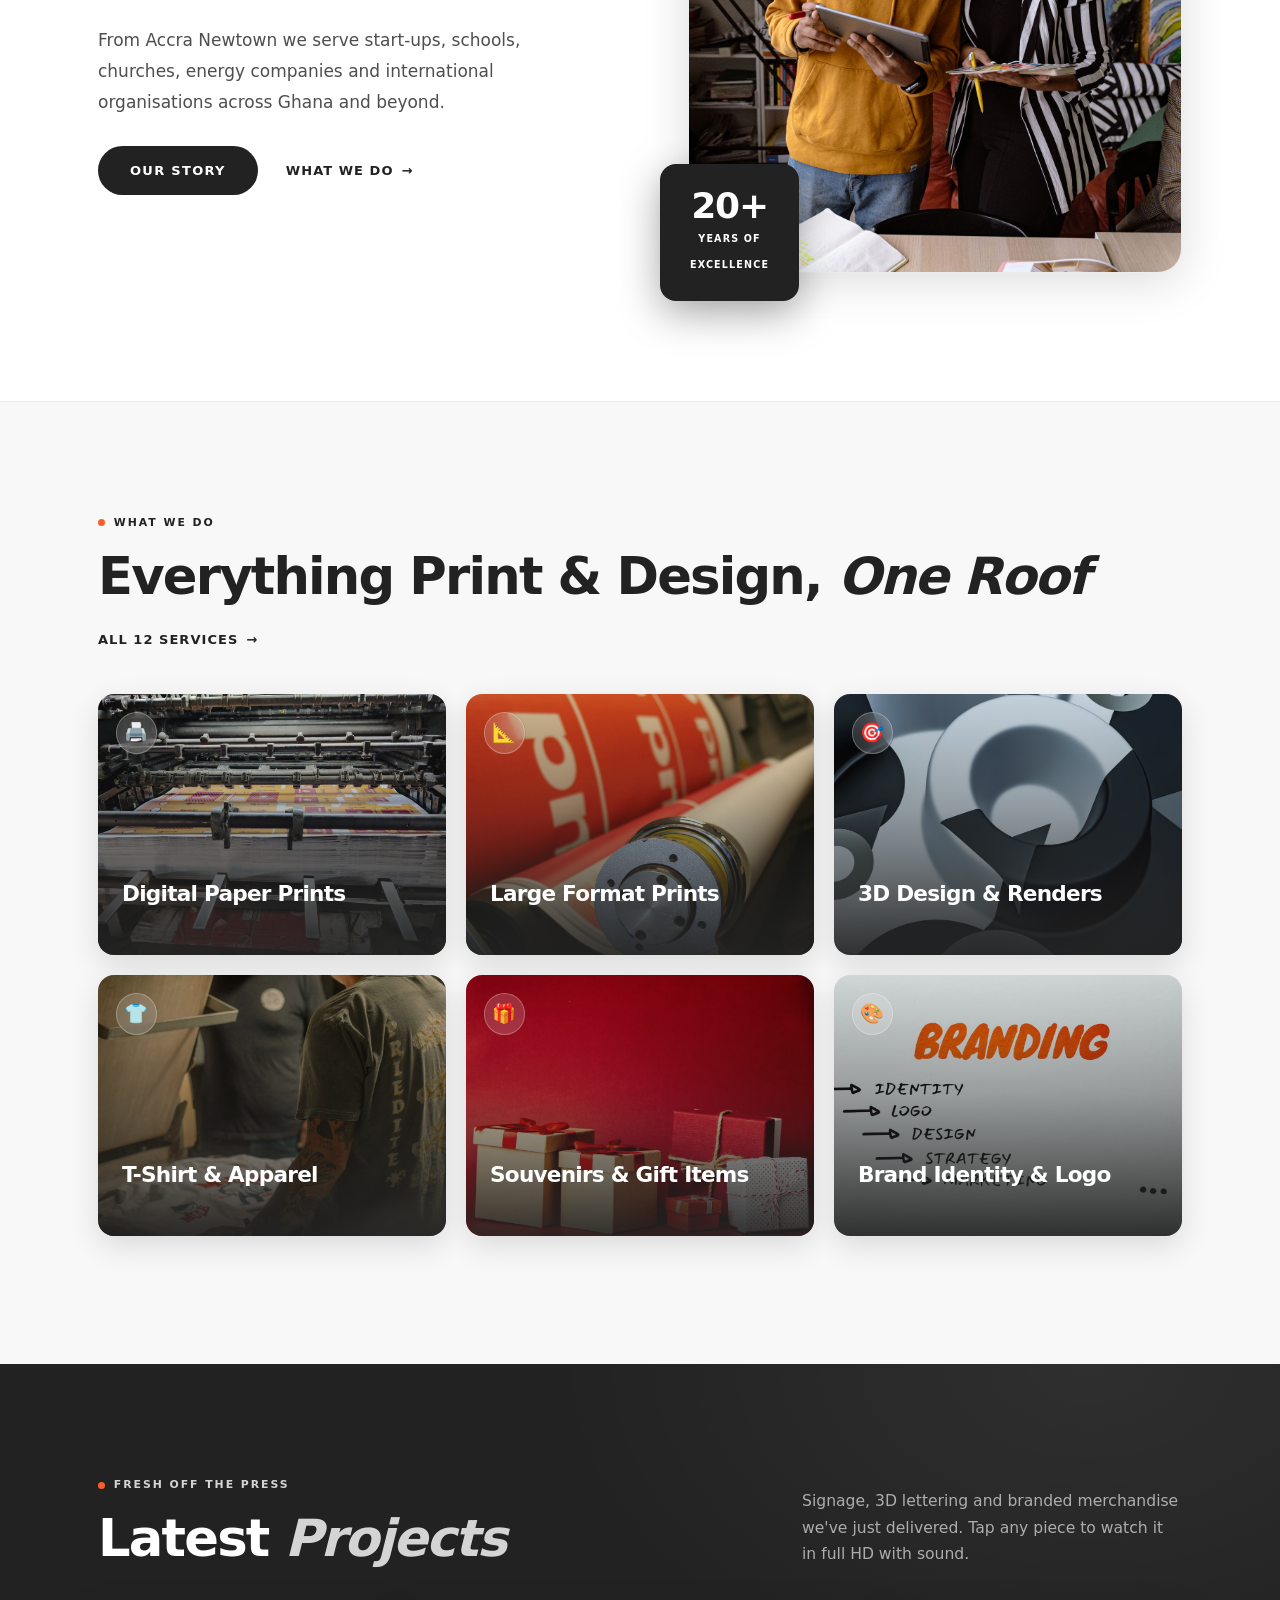
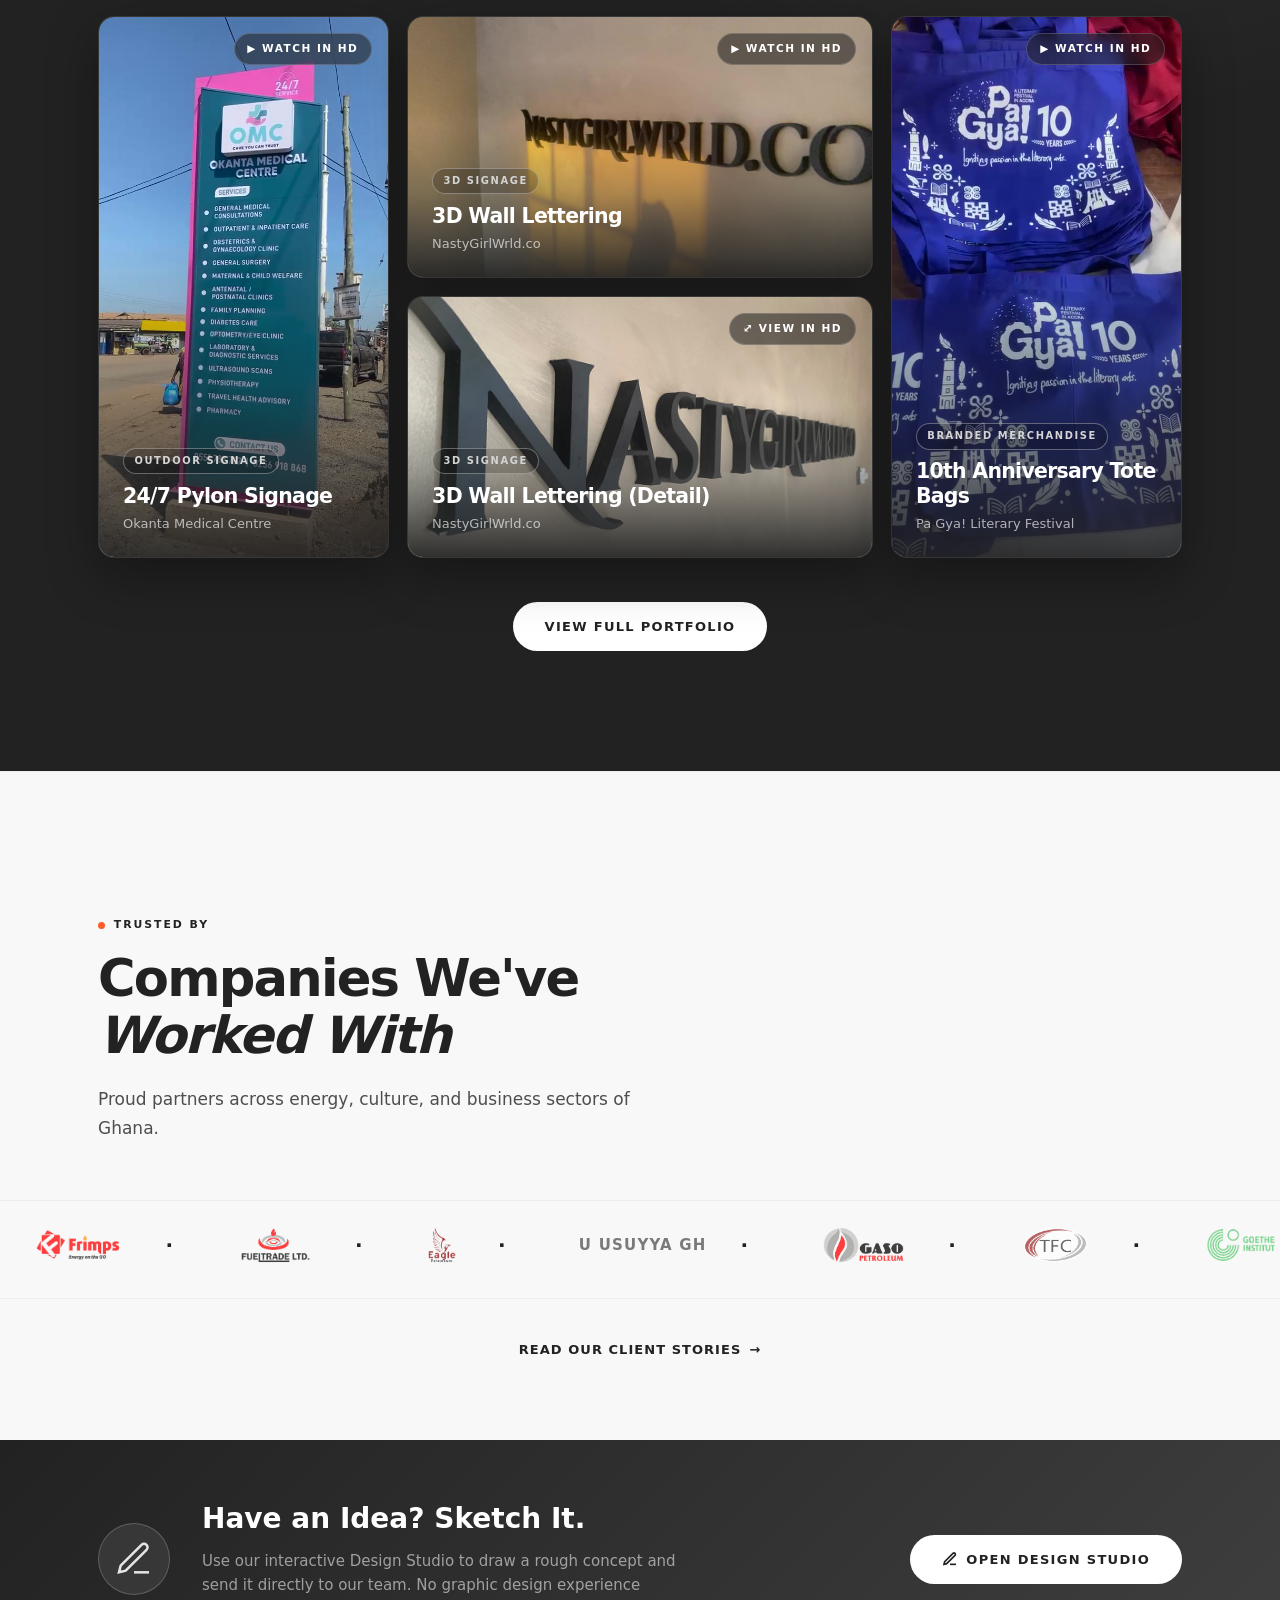
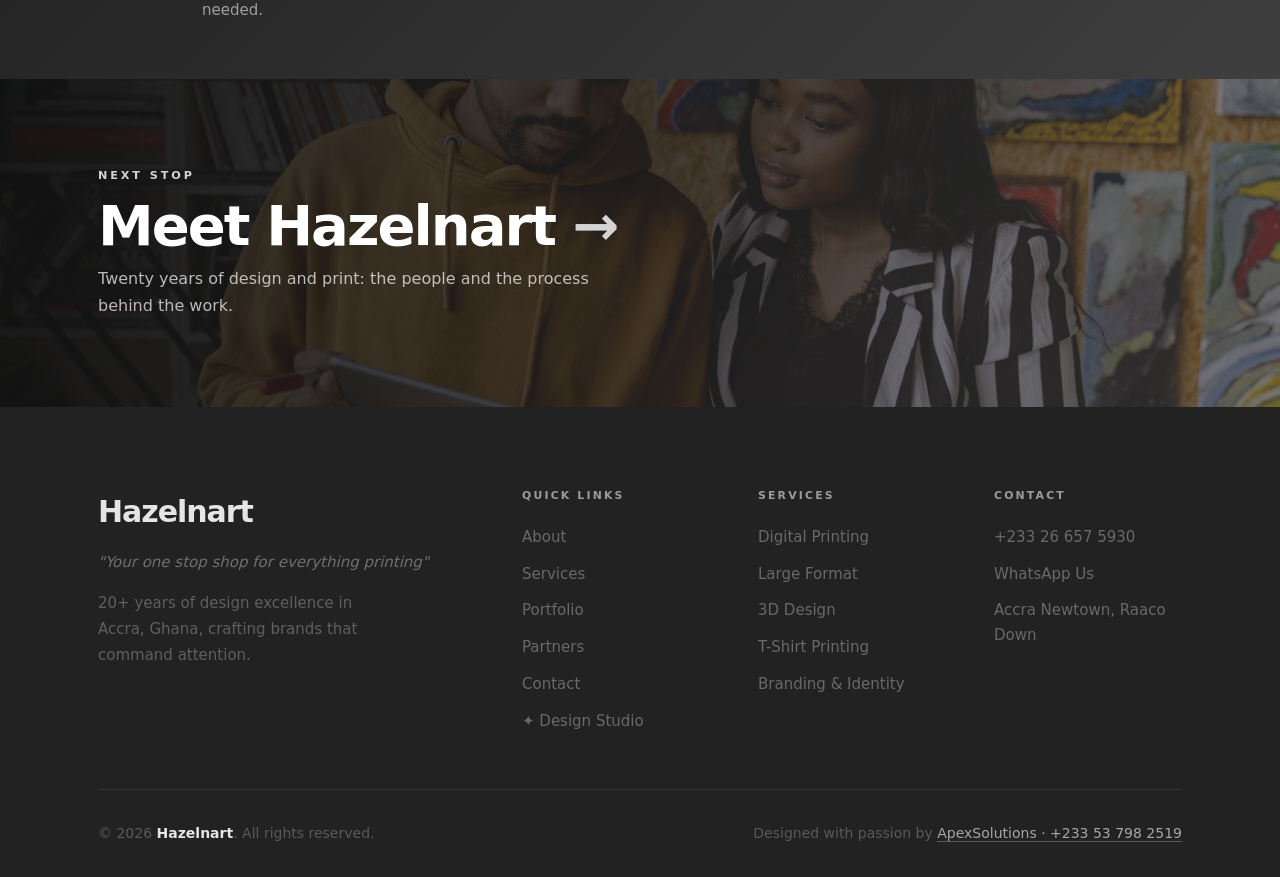
==== commit 60e7d7ec: "Footer credit: Designed with passion by ApexSolutions (WhatsApp link) Co-Authored-By: Claude Opus 5." ====
--- a/index.html
+++ b/index.html
@@ -498,7 +498,7 @@
         </div>
         <div class="footer__bottom">
           <p>&copy; <span id="yr">2024</span> <strong>Hazelnart</strong>. All rights reserved.</p>
-          <p>Designed with passion in Accra, Ghana 🇬🇭</p>
+          <p>Designed with passion by <a href="https://wa.me/233537982519" class="footer__credit" target="_blank" rel="noopener" aria-label="Chat with ApexSolutions on WhatsApp, +233 53 798 2519">ApexSolutions · +233 53 798 2519</a></p>
         </div>
       </div>
     </footer>
--- a/styles.css
+++ b/styles.css
@@ -1764,3 +1764,7 @@
 .notfound__links { display: flex; gap: 0.75rem; justify-content: center; flex-wrap: wrap; }
 .notfound__links .btn { width: auto; }
 .map-card__note { color: var(--text-3); font-size: 0.875rem; margin: -0.25rem 0 0.75rem; }
+
+/* Footer credit link */
+.footer__credit { color: rgba(255,255,255,0.6); border-bottom: 1px solid rgba(255,255,255,0.25); transition: color 0.2s, border-color 0.2s; }
+.footer__credit:hover { color: #fff; border-color: var(--accent); }
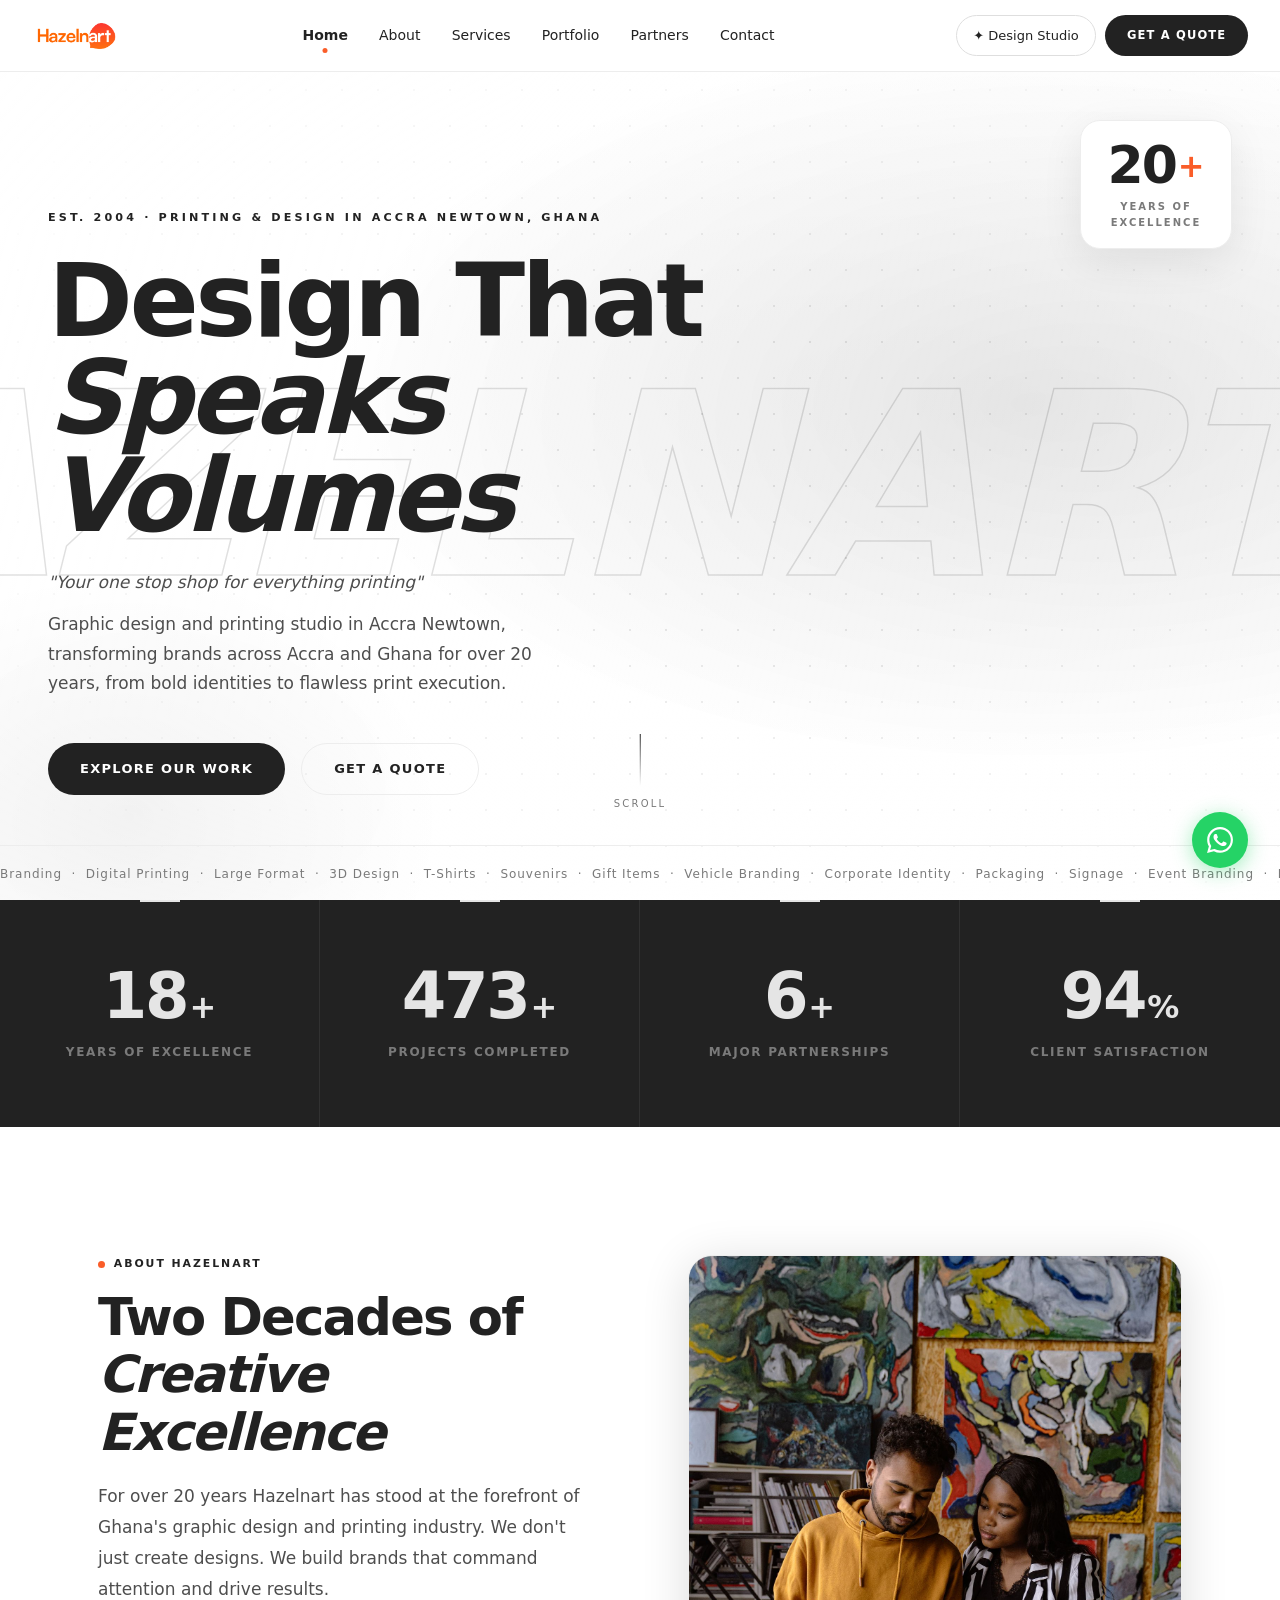
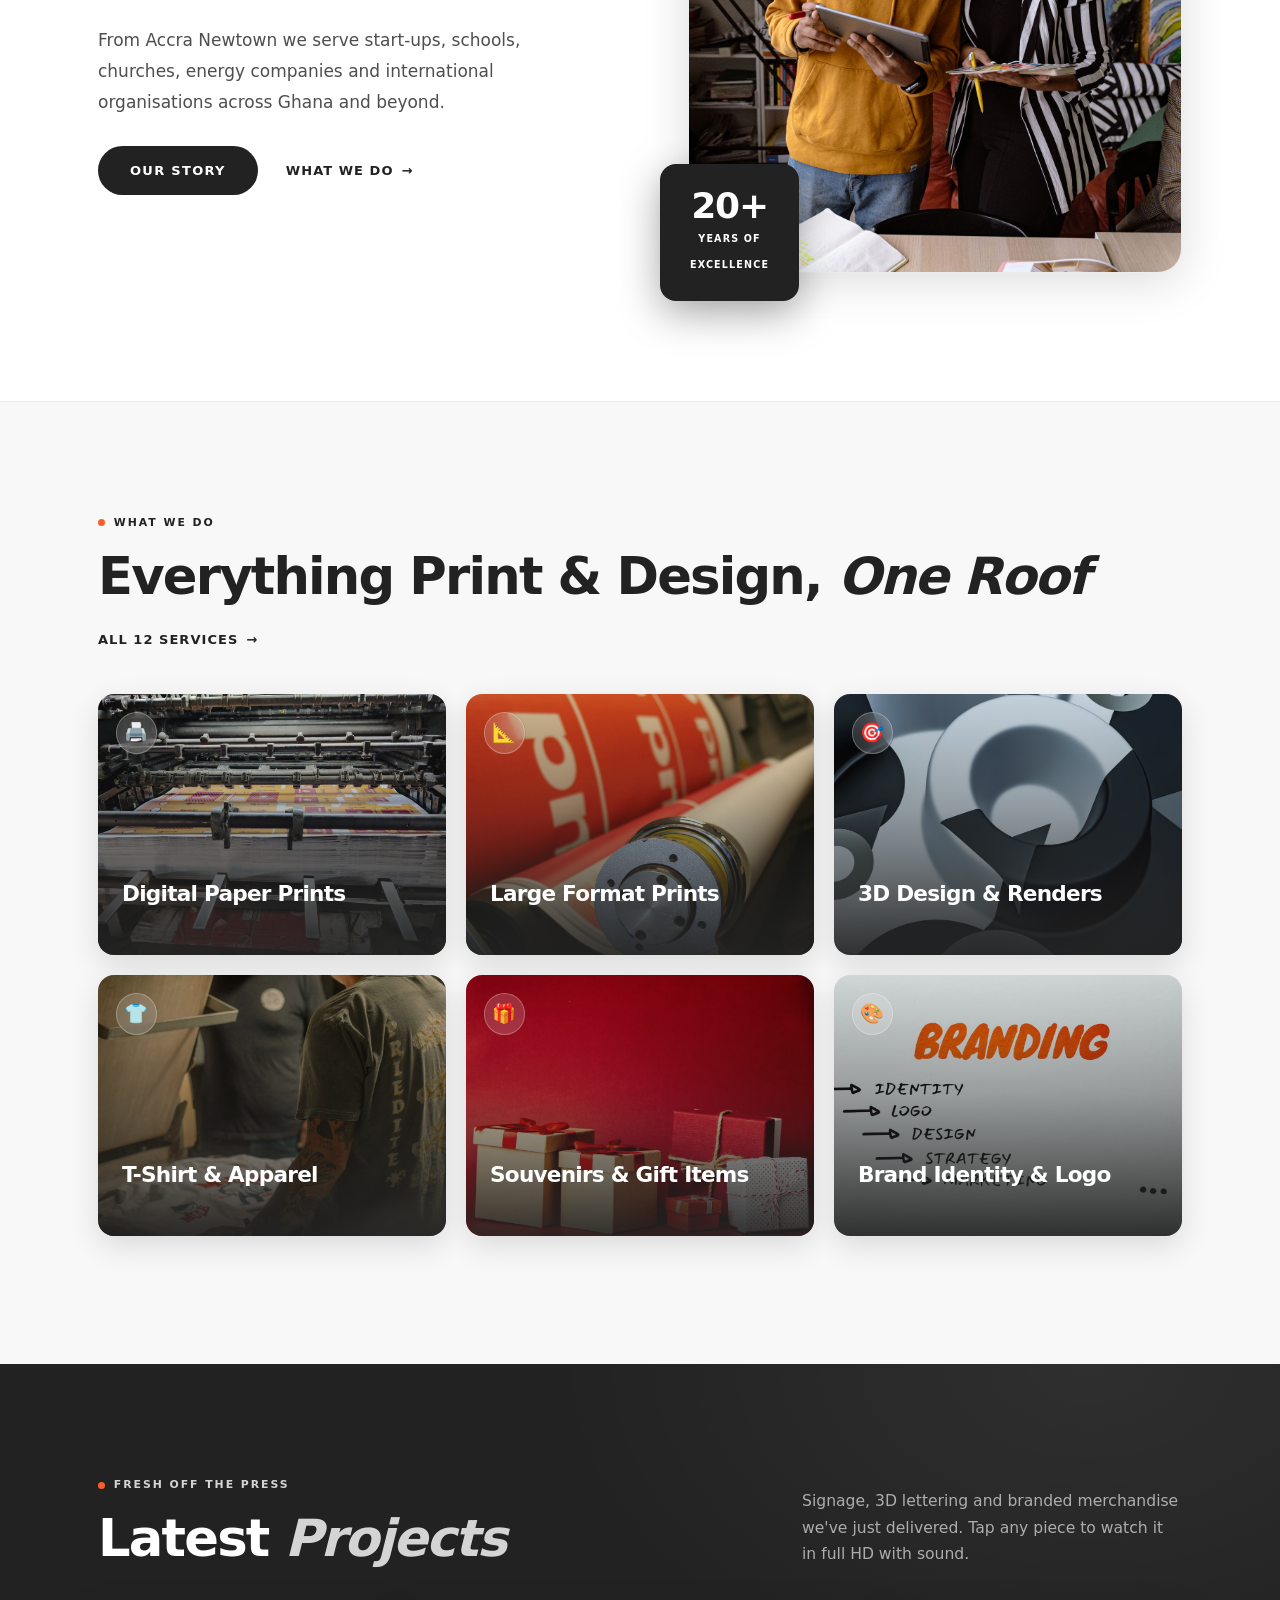
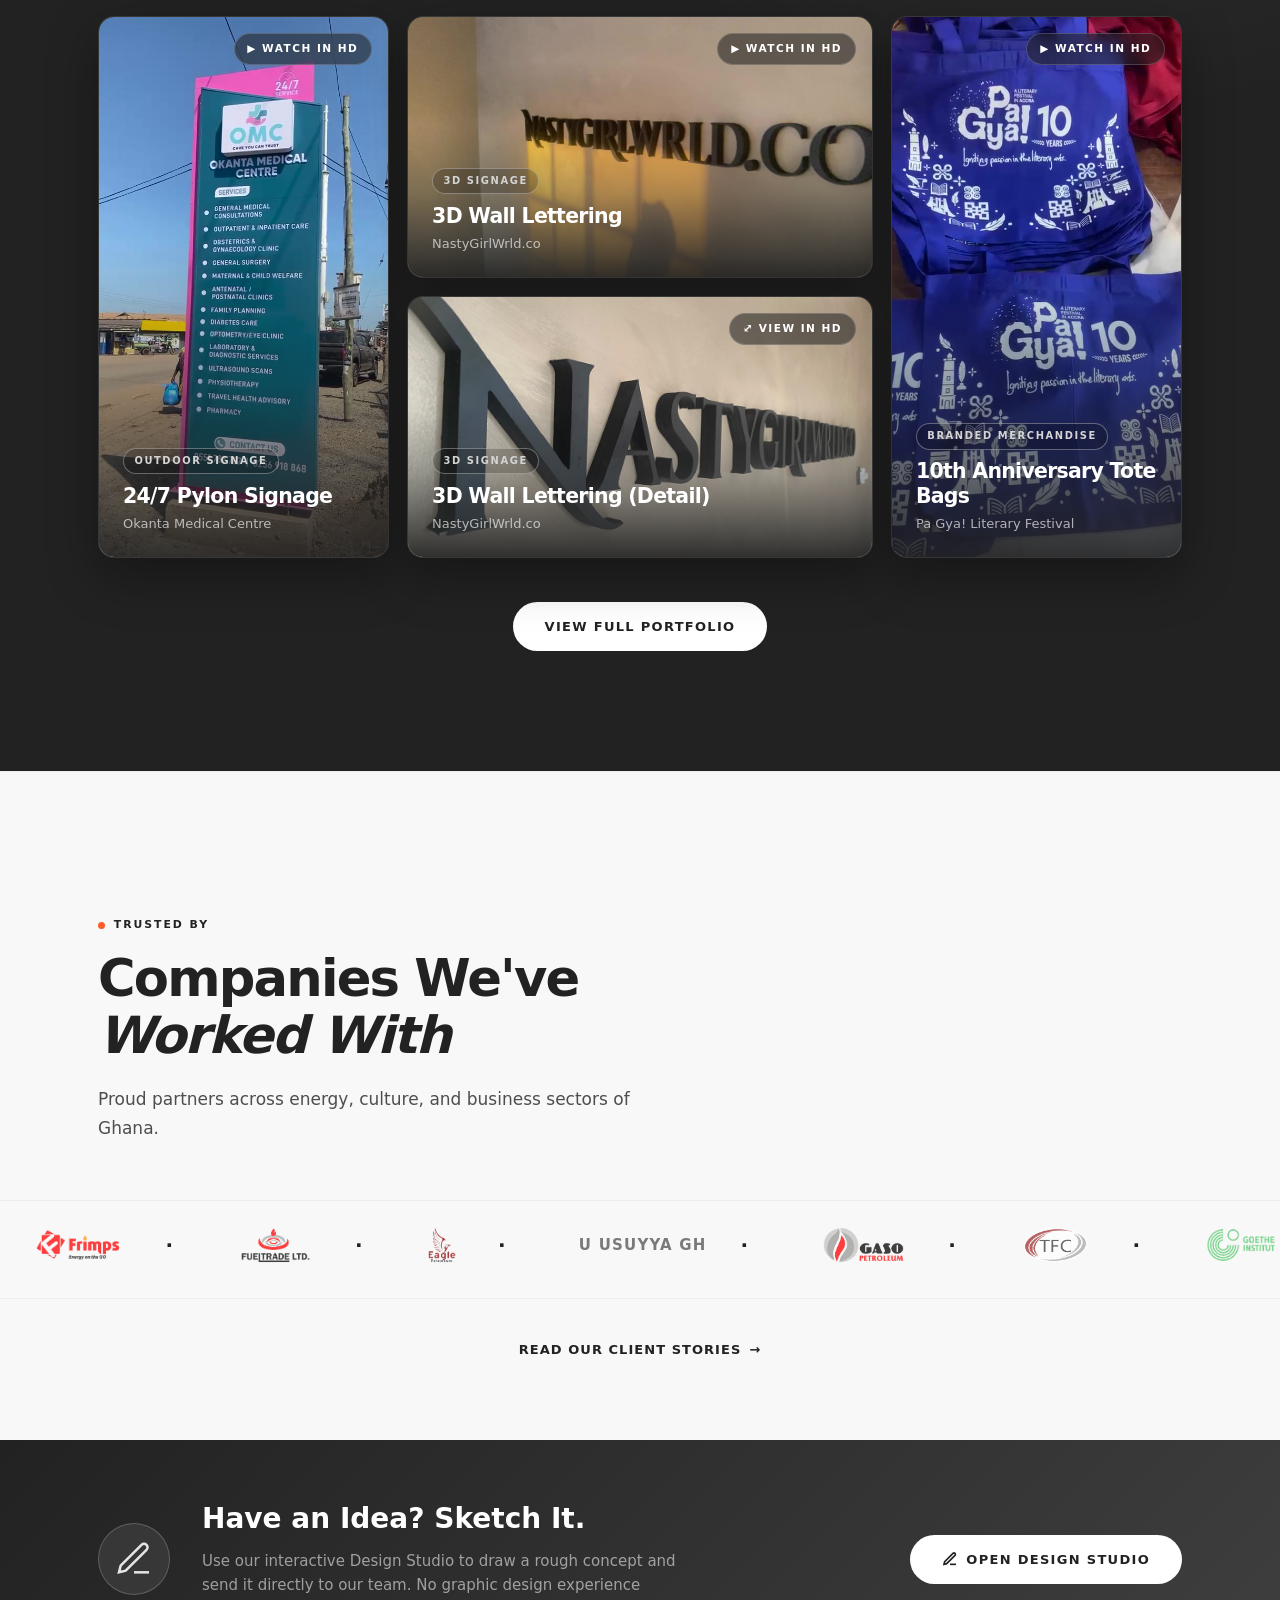
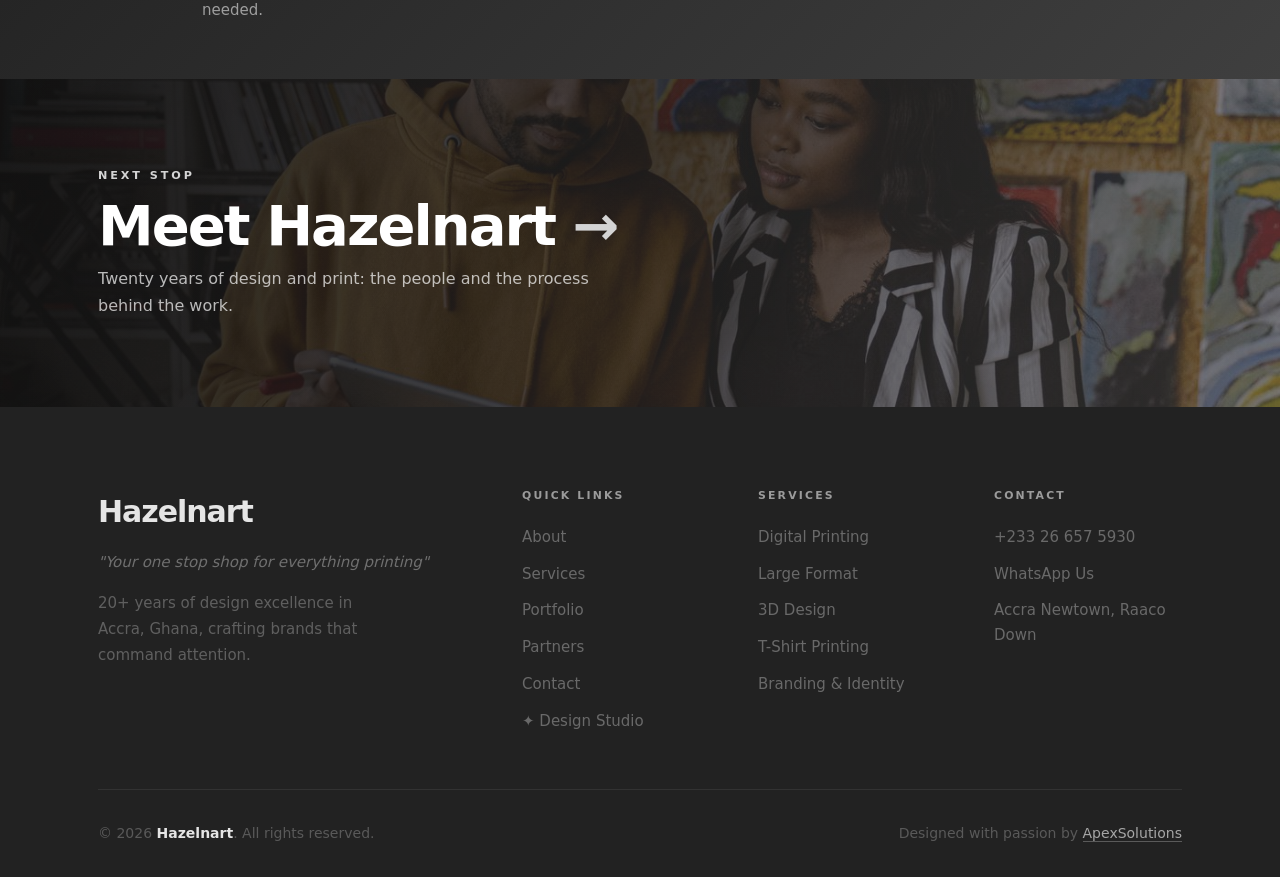
==== commit 3562ed3c: "Simplify contact confirmation; footer credit shows name only Co-Authored-By: Claude Opus 5.5 <norepl" ====
--- a/index.html
+++ b/index.html
@@ -498,7 +498,7 @@
         </div>
         <div class="footer__bottom">
           <p>&copy; <span id="yr">2024</span> <strong>Hazelnart</strong>. All rights reserved.</p>
-          <p>Designed with passion by <a href="https://wa.me/233537982519" class="footer__credit" target="_blank" rel="noopener" aria-label="Chat with ApexSolutions on WhatsApp, +233 53 798 2519">ApexSolutions · +233 53 798 2519</a></p>
+          <p>Designed with passion by <a href="https://wa.me/233537982519" class="footer__credit" target="_blank" rel="noopener" aria-label="Chat with ApexSolutions on WhatsApp">ApexSolutions</a></p>
         </div>
       </div>
     </footer>
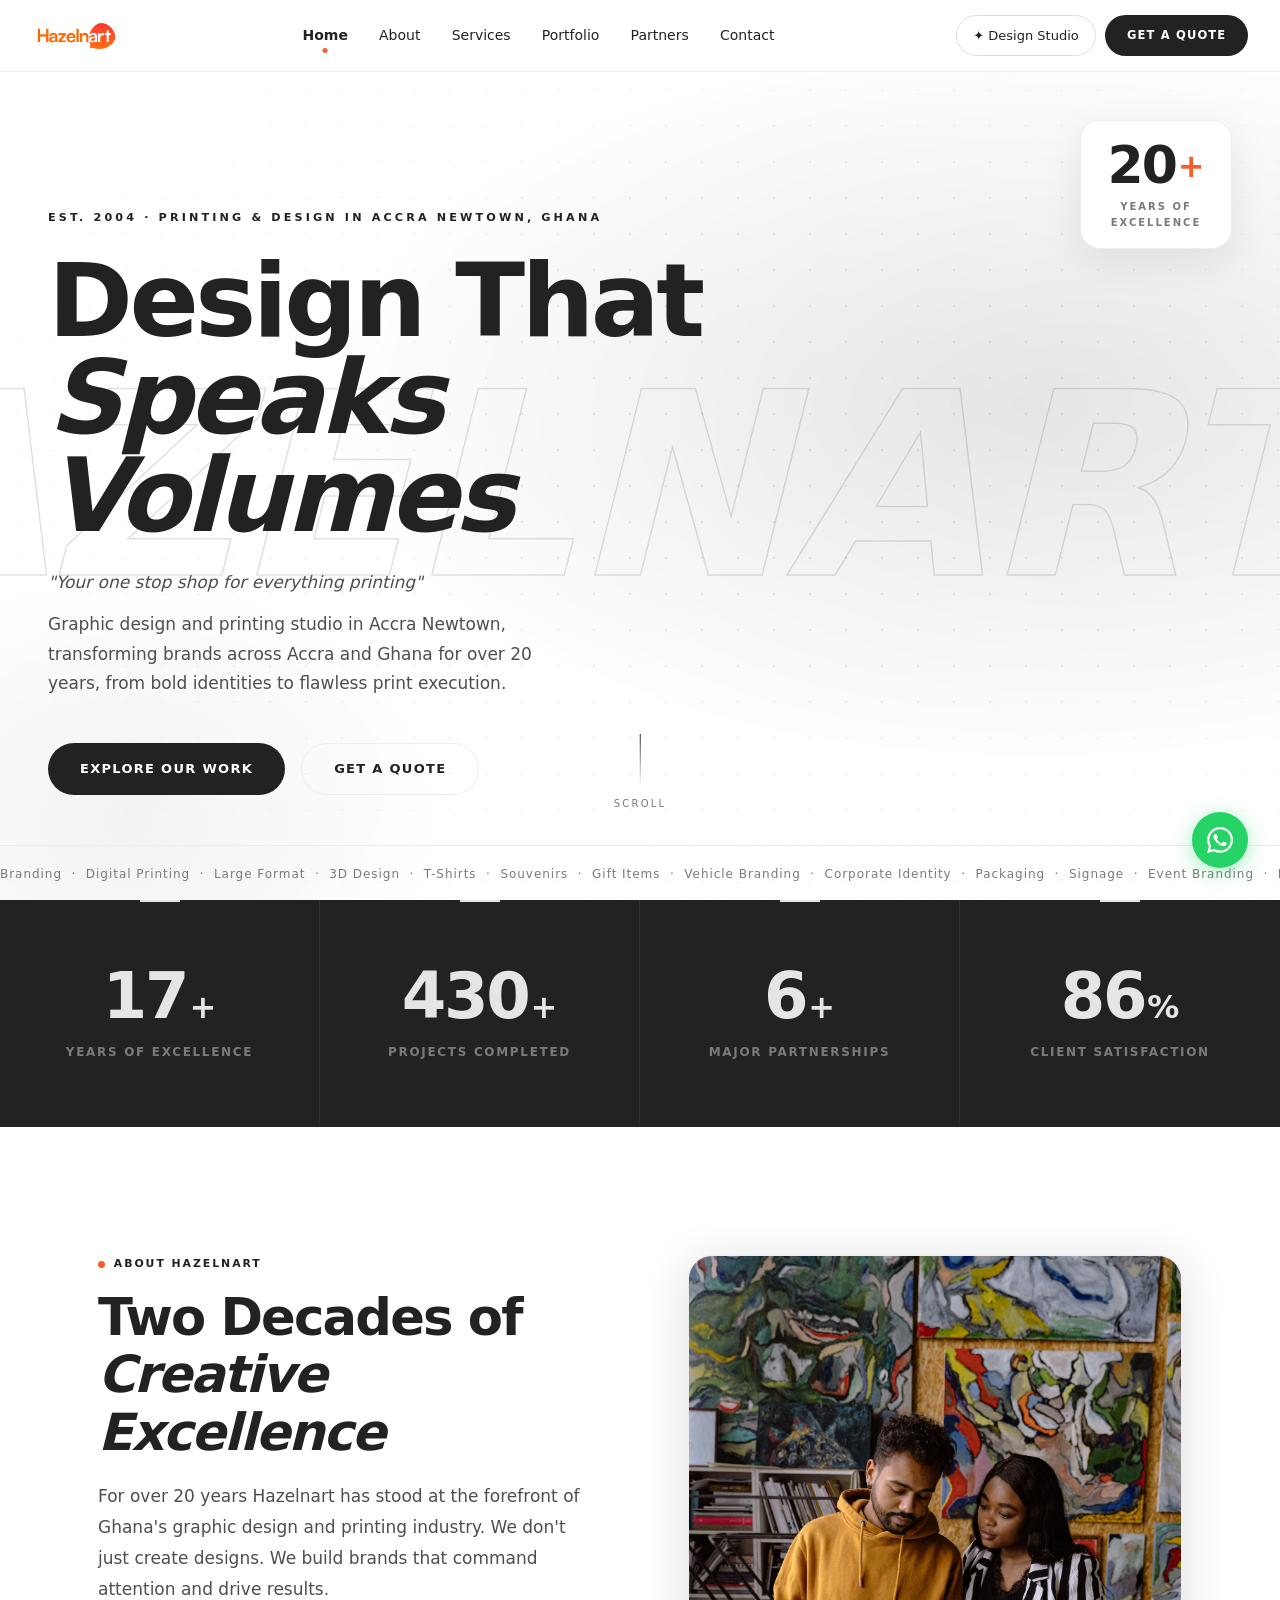
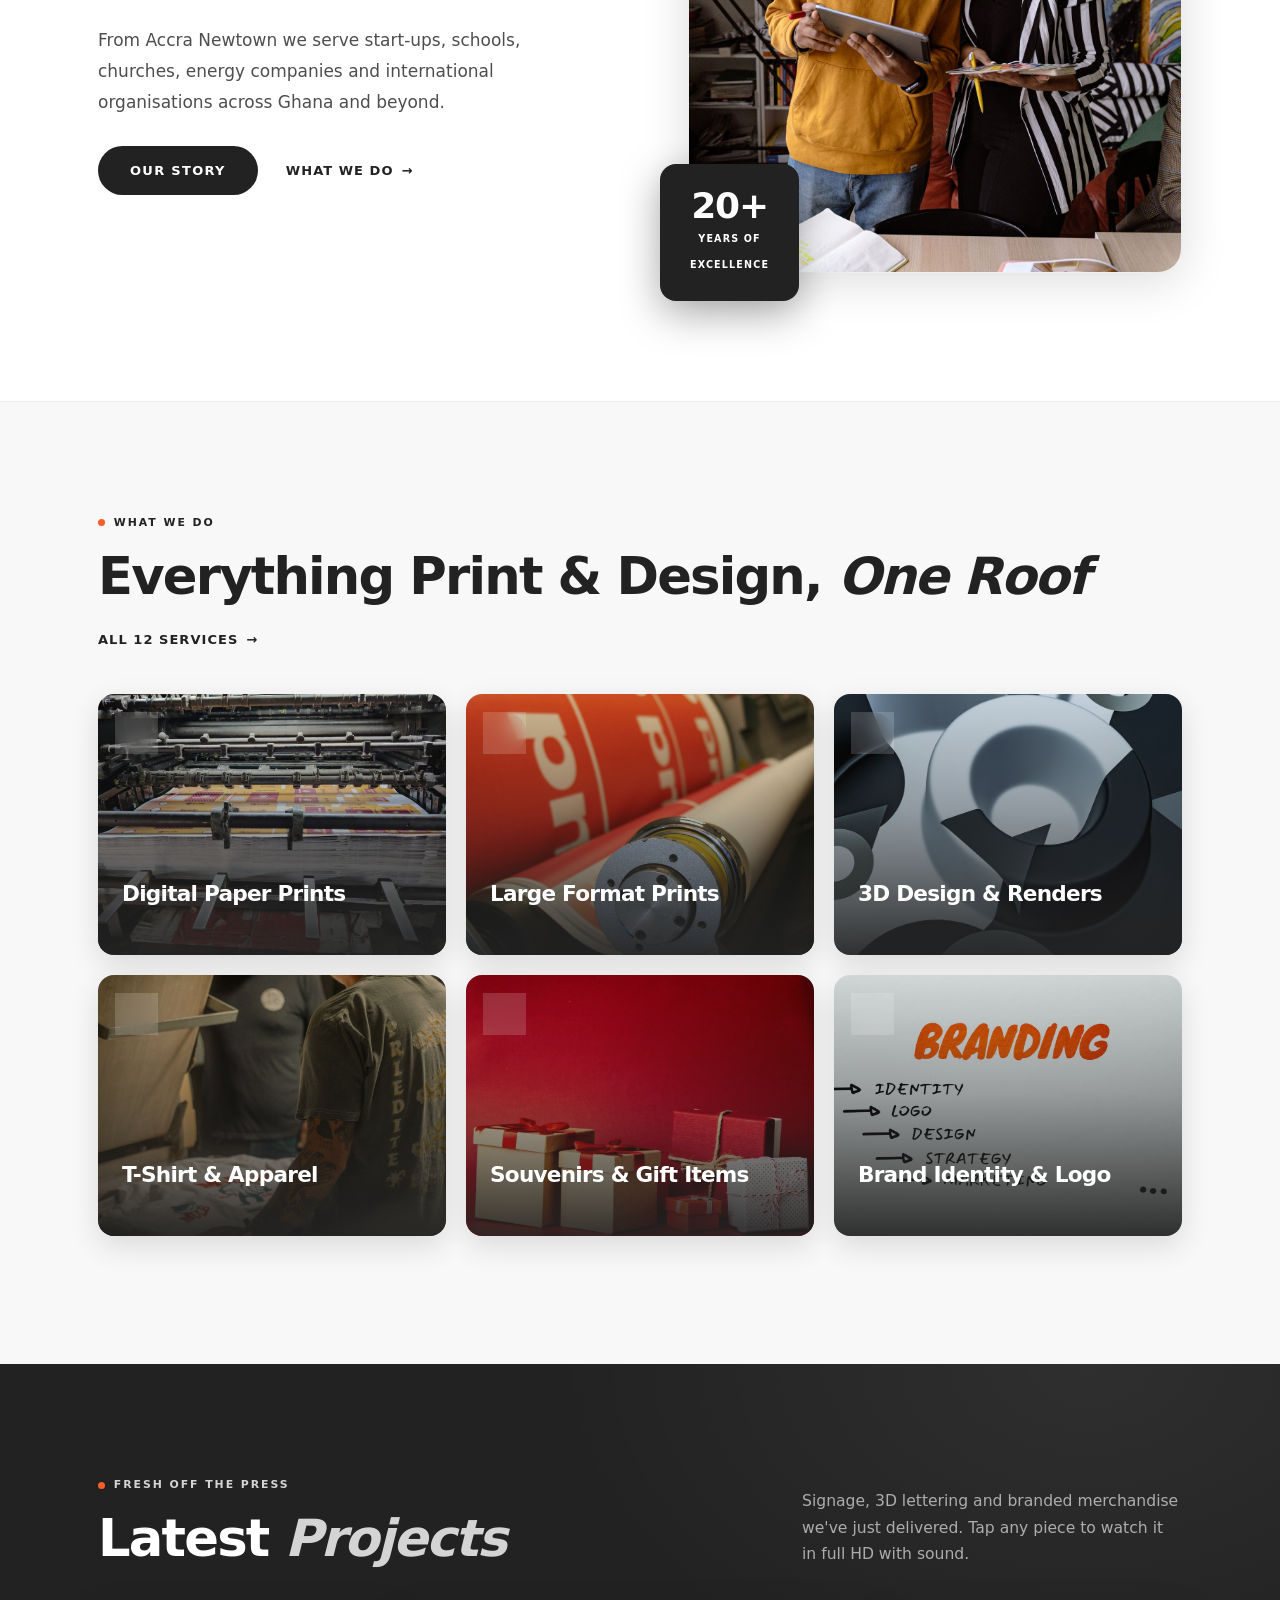
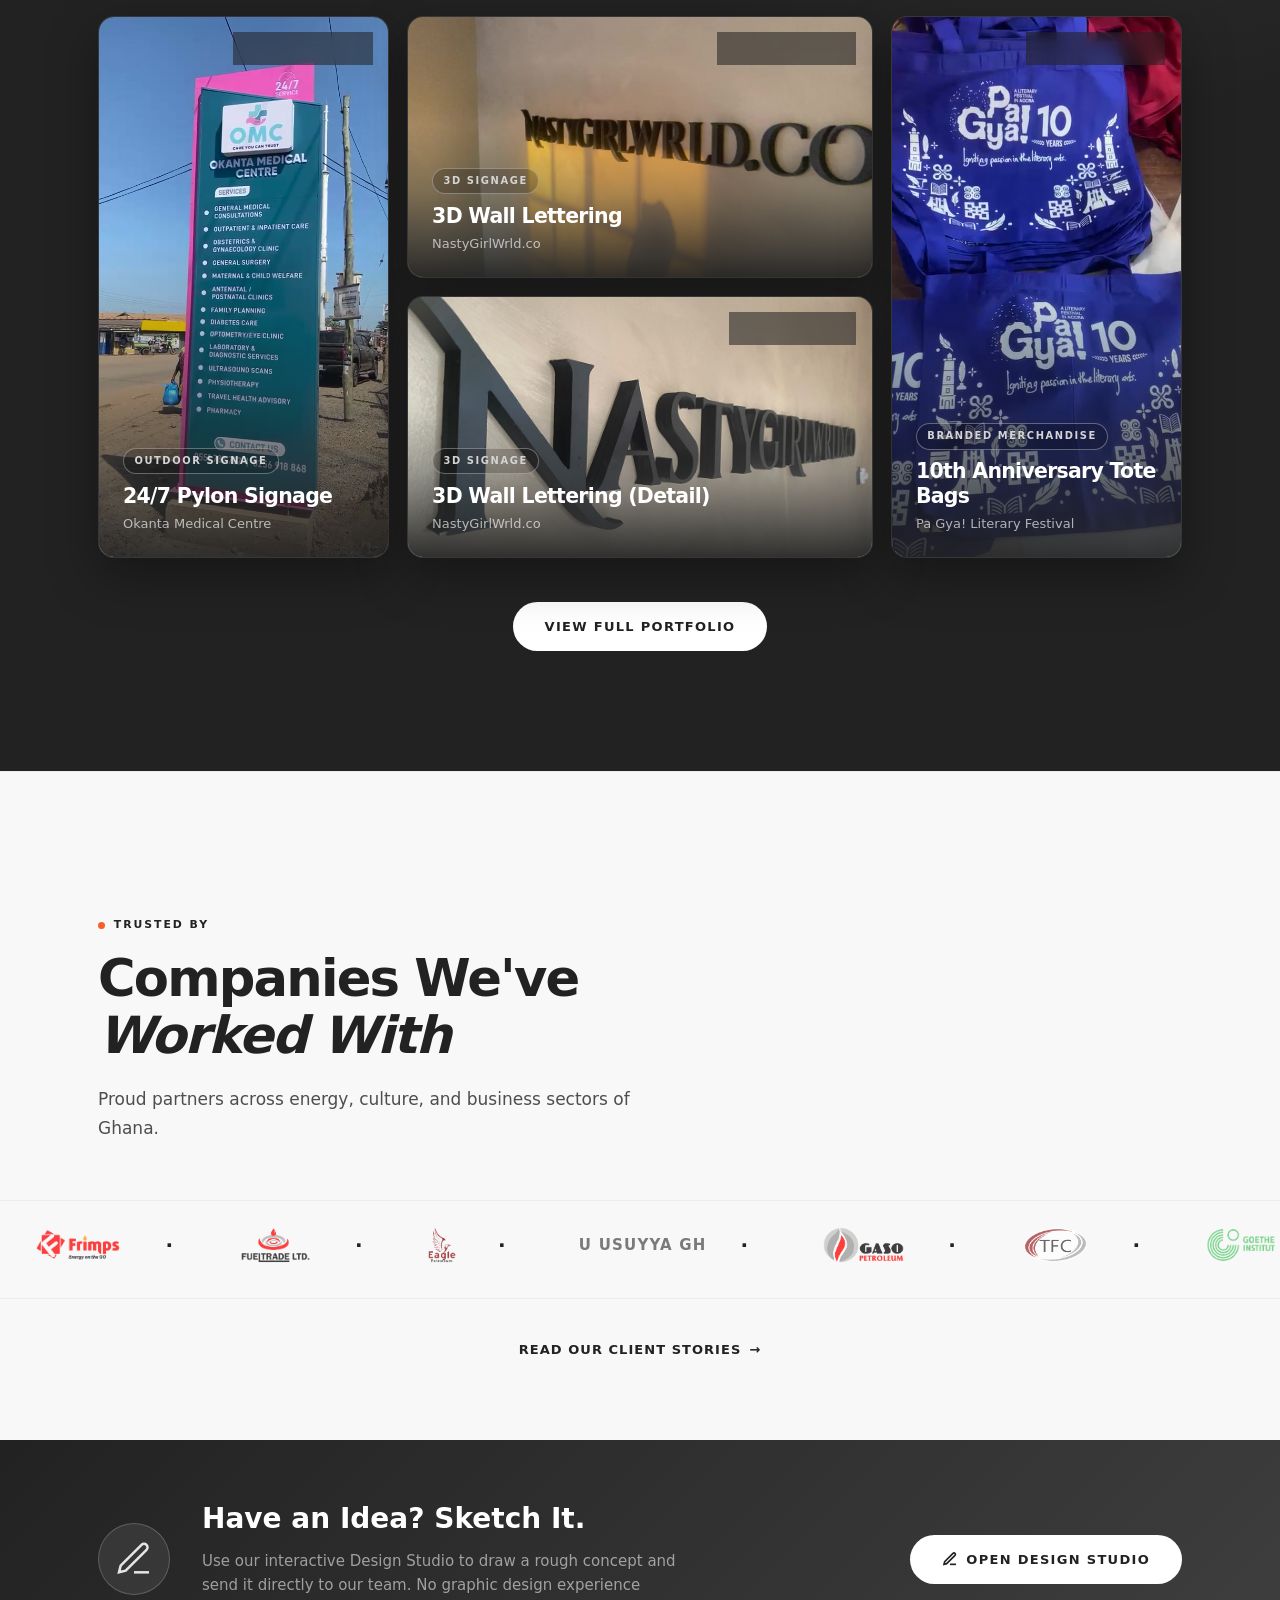
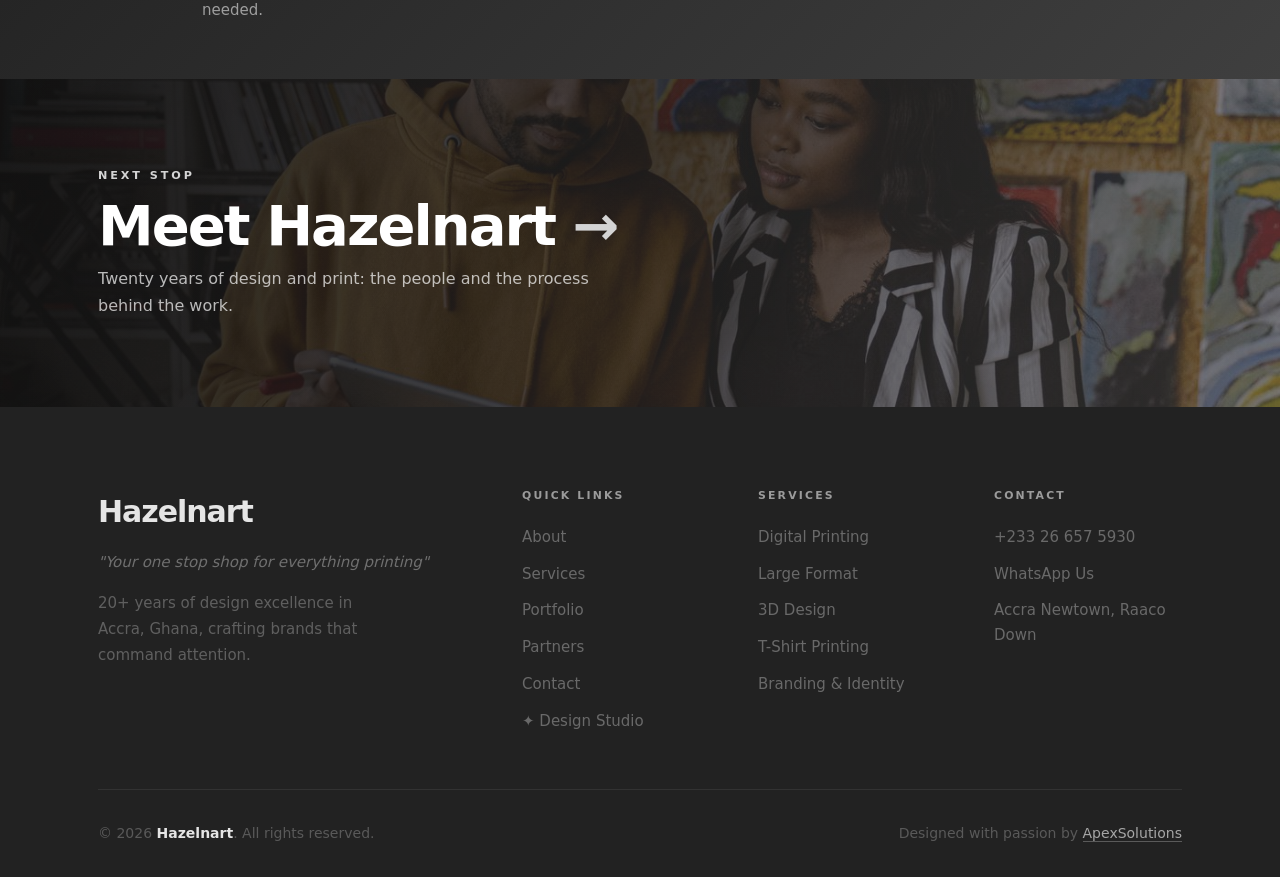
==== commit 72dea239: "Send enquiries via own PHP mailer with Google reCAPTCHA Forms post in the background to send.php, wh" ====
--- a/index.html
+++ b/index.html
@@ -3,7 +3,7 @@
 <head>
   <meta charset="UTF-8" />
   <meta name="viewport" content="width=device-width, initial-scale=1.0" />
-  <meta http-equiv="Content-Security-Policy" content="default-src 'self'; script-src 'self'; style-src 'self' 'unsafe-inline' https://fonts.googleapis.com; font-src 'self' https://fonts.gstatic.com; img-src 'self' data: blob:; media-src 'self' blob:; frame-src https://www.google.com https://maps.google.com; connect-src 'self'; form-action 'self' https://formsubmit.co; base-uri 'self'; object-src 'none'; upgrade-insecure-requests" />
+  <meta http-equiv="Content-Security-Policy" content="default-src 'self'; script-src 'self'; style-src 'self' 'unsafe-inline' https://fonts.googleapis.com; font-src 'self' https://fonts.gstatic.com; img-src 'self' data: blob:; media-src 'self' blob:; frame-src https://www.google.com https://maps.google.com; connect-src 'self'; form-action 'self'; base-uri 'self'; object-src 'none'; upgrade-insecure-requests" />
   <meta name="referrer" content="strict-origin-when-cross-origin" />
 
   <title>Hazelnart | Graphic Design & Printing in Accra Newtown, Accra, Ghana</title>
--- a/styles.css
+++ b/styles.css
@@ -1718,8 +1718,6 @@
 .process__step:hover .process__img { transform: scale(1.07); }
 @media (max-width: 640px) { .process__step { min-height: 320px; } }
 
-.form-captcha-note { display: flex; align-items: center; justify-content: center; gap: 0.4rem; margin-top: 0.6rem; font-size: 0.75rem; color: var(--text-3); text-align: center; }
-.form-captcha-note svg { flex-shrink: 0; }
 .process__img[src*="deliver"] { object-position: 18% center; }
 
 /* ════════════════════════════════════════════════════════════
@@ -1768,3 +1766,10 @@
 /* Footer credit link */
 .footer__credit { color: rgba(255,255,255,0.6); border-bottom: 1px solid rgba(255,255,255,0.25); transition: color 0.2s, border-color 0.2s; }
 .footer__credit:hover { color: #fff; border-color: var(--accent); }
+
+/* "I'm not a robot" check (Google reCAPTCHA) */
+.form-captcha { display: flex; justify-content: center; min-height: 78px; margin-bottom: 1rem; }
+@media (max-width: 380px) {
+  .form-captcha .g-recaptcha { transform: scale(0.86); transform-origin: center top; }
+  .form-captcha { min-height: 68px; }
+}
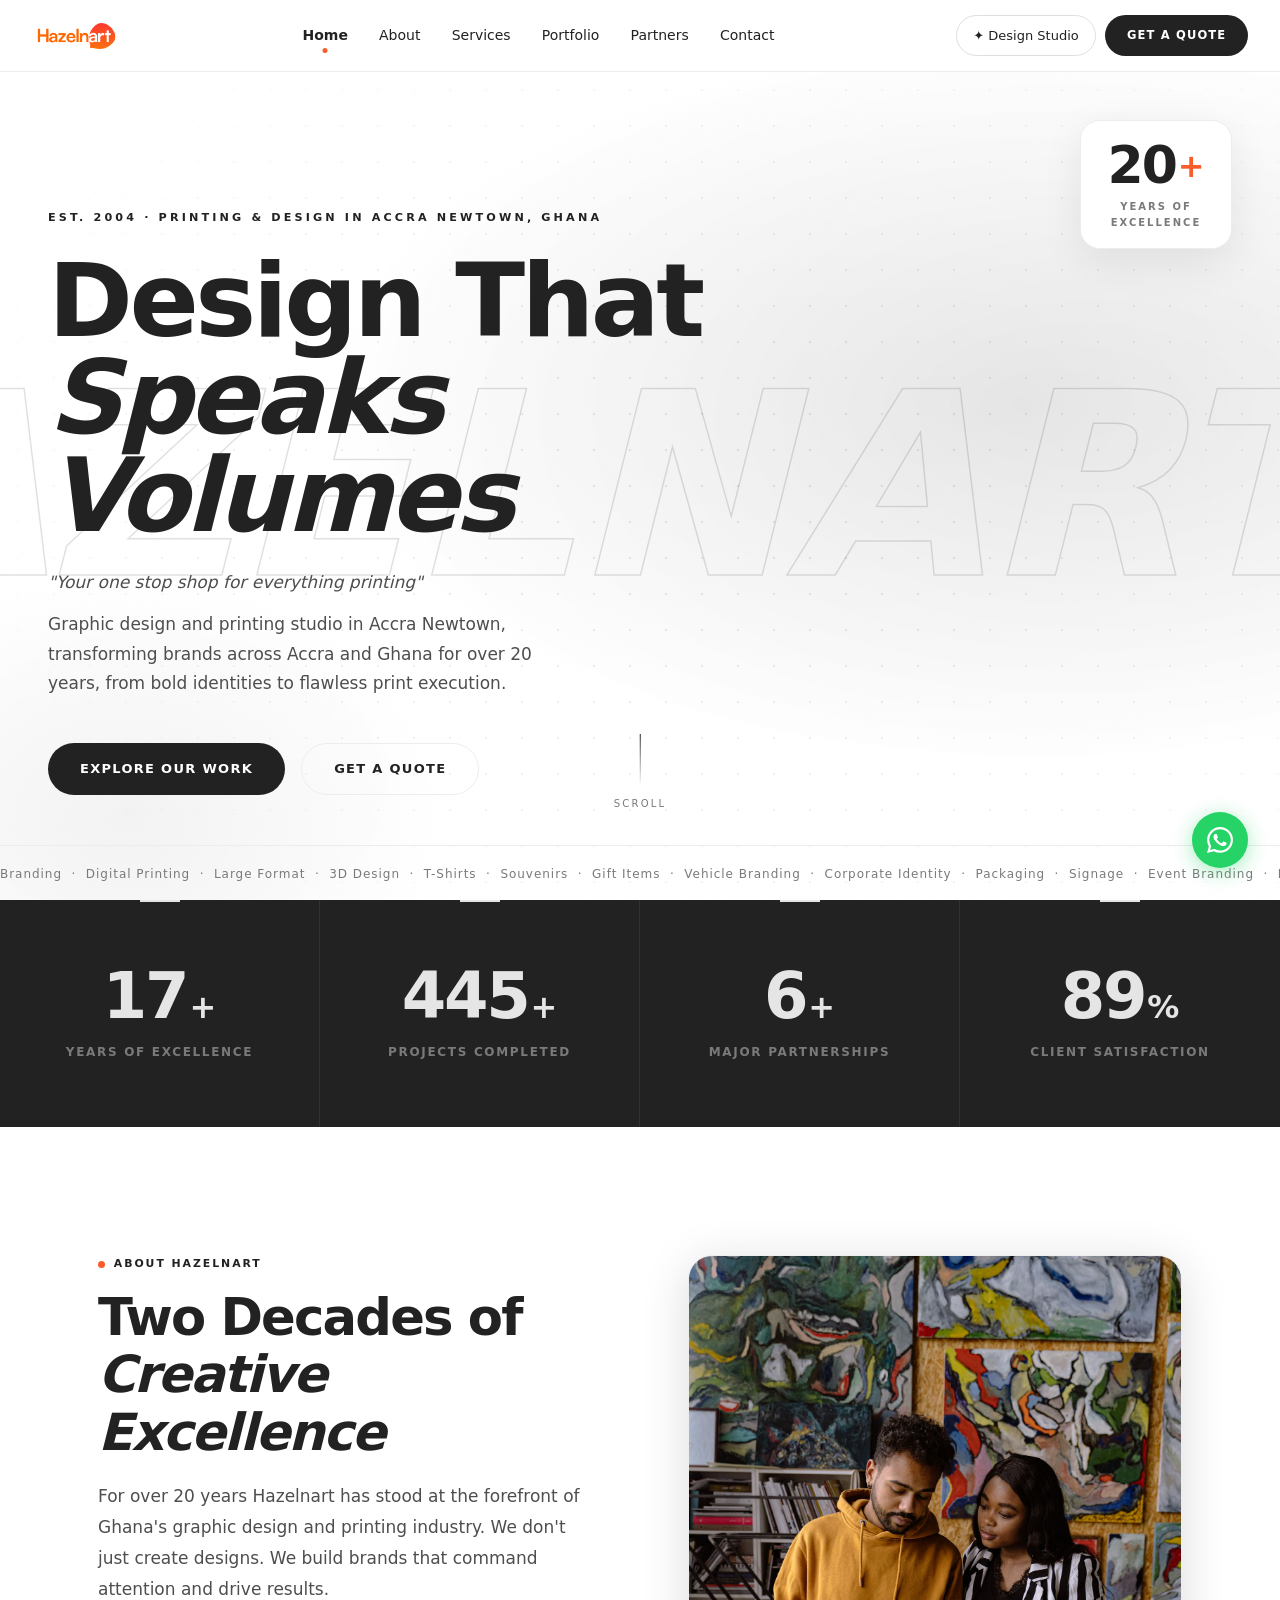
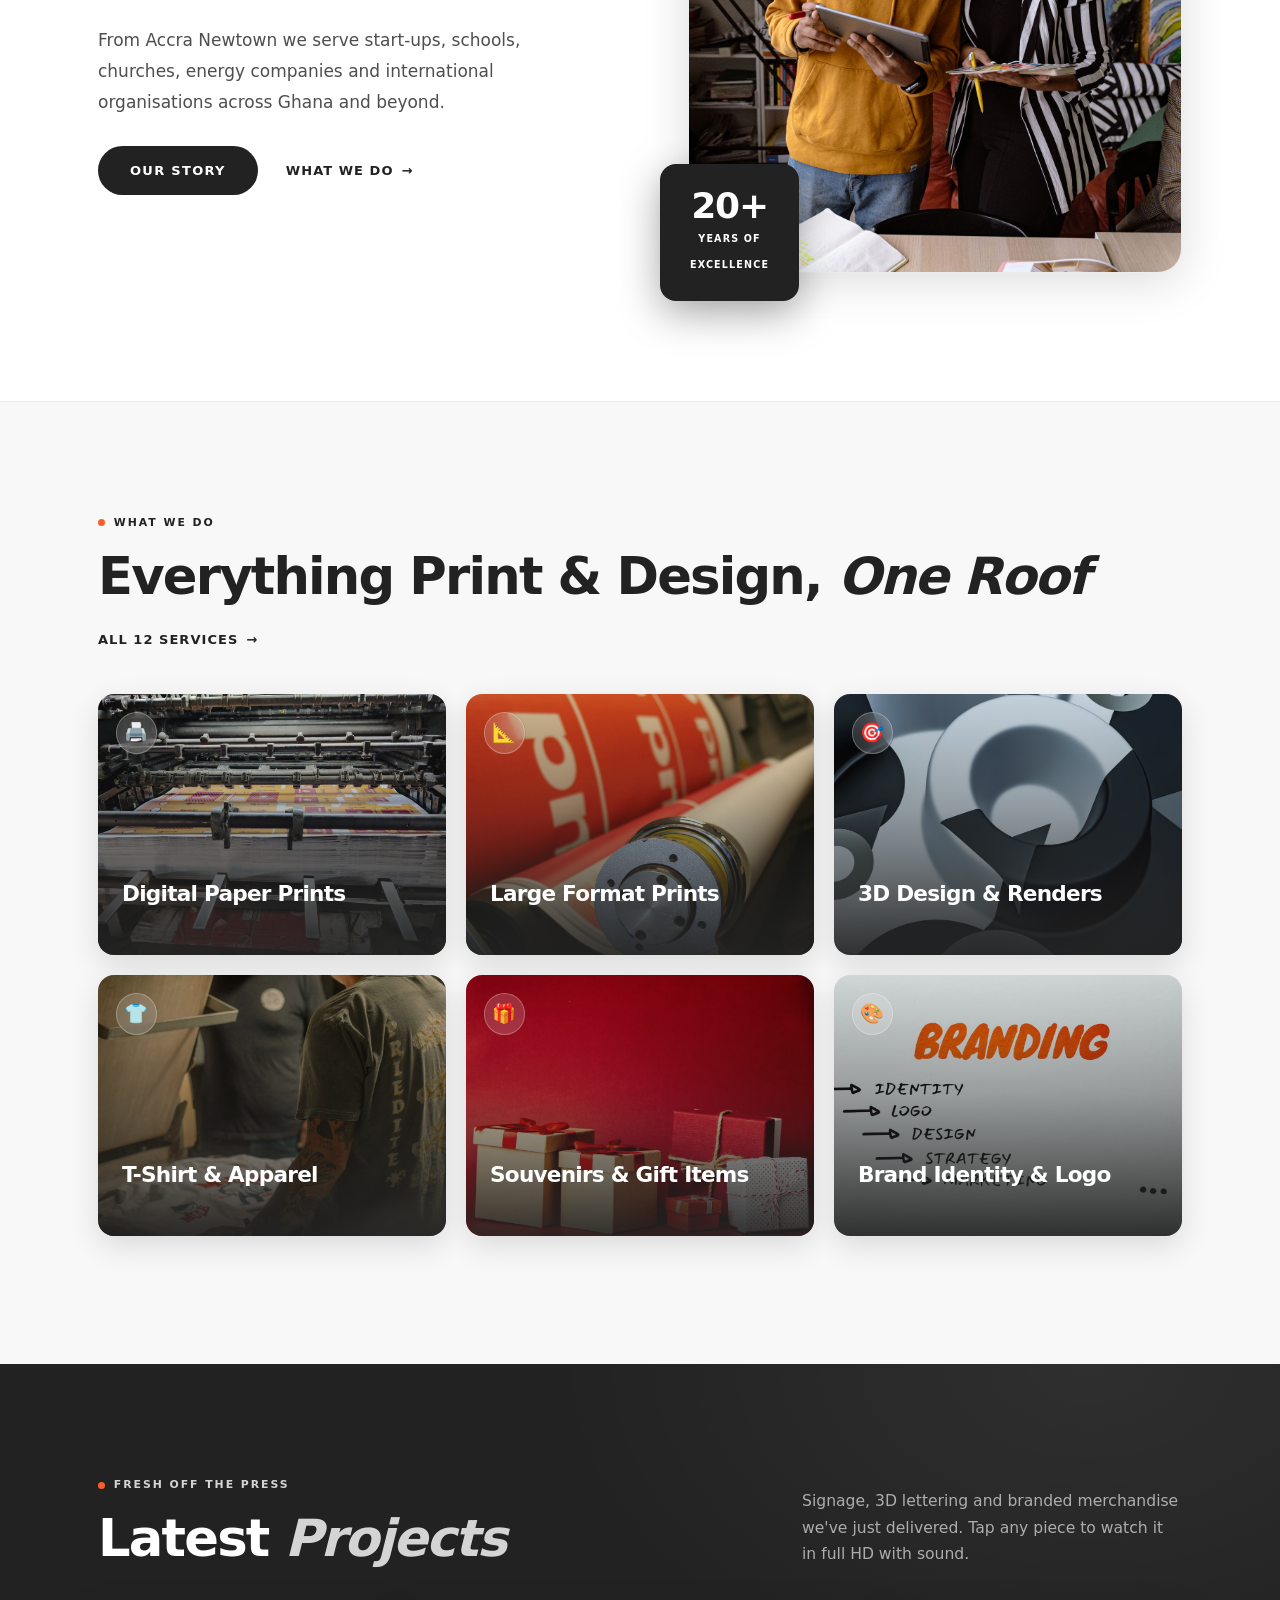
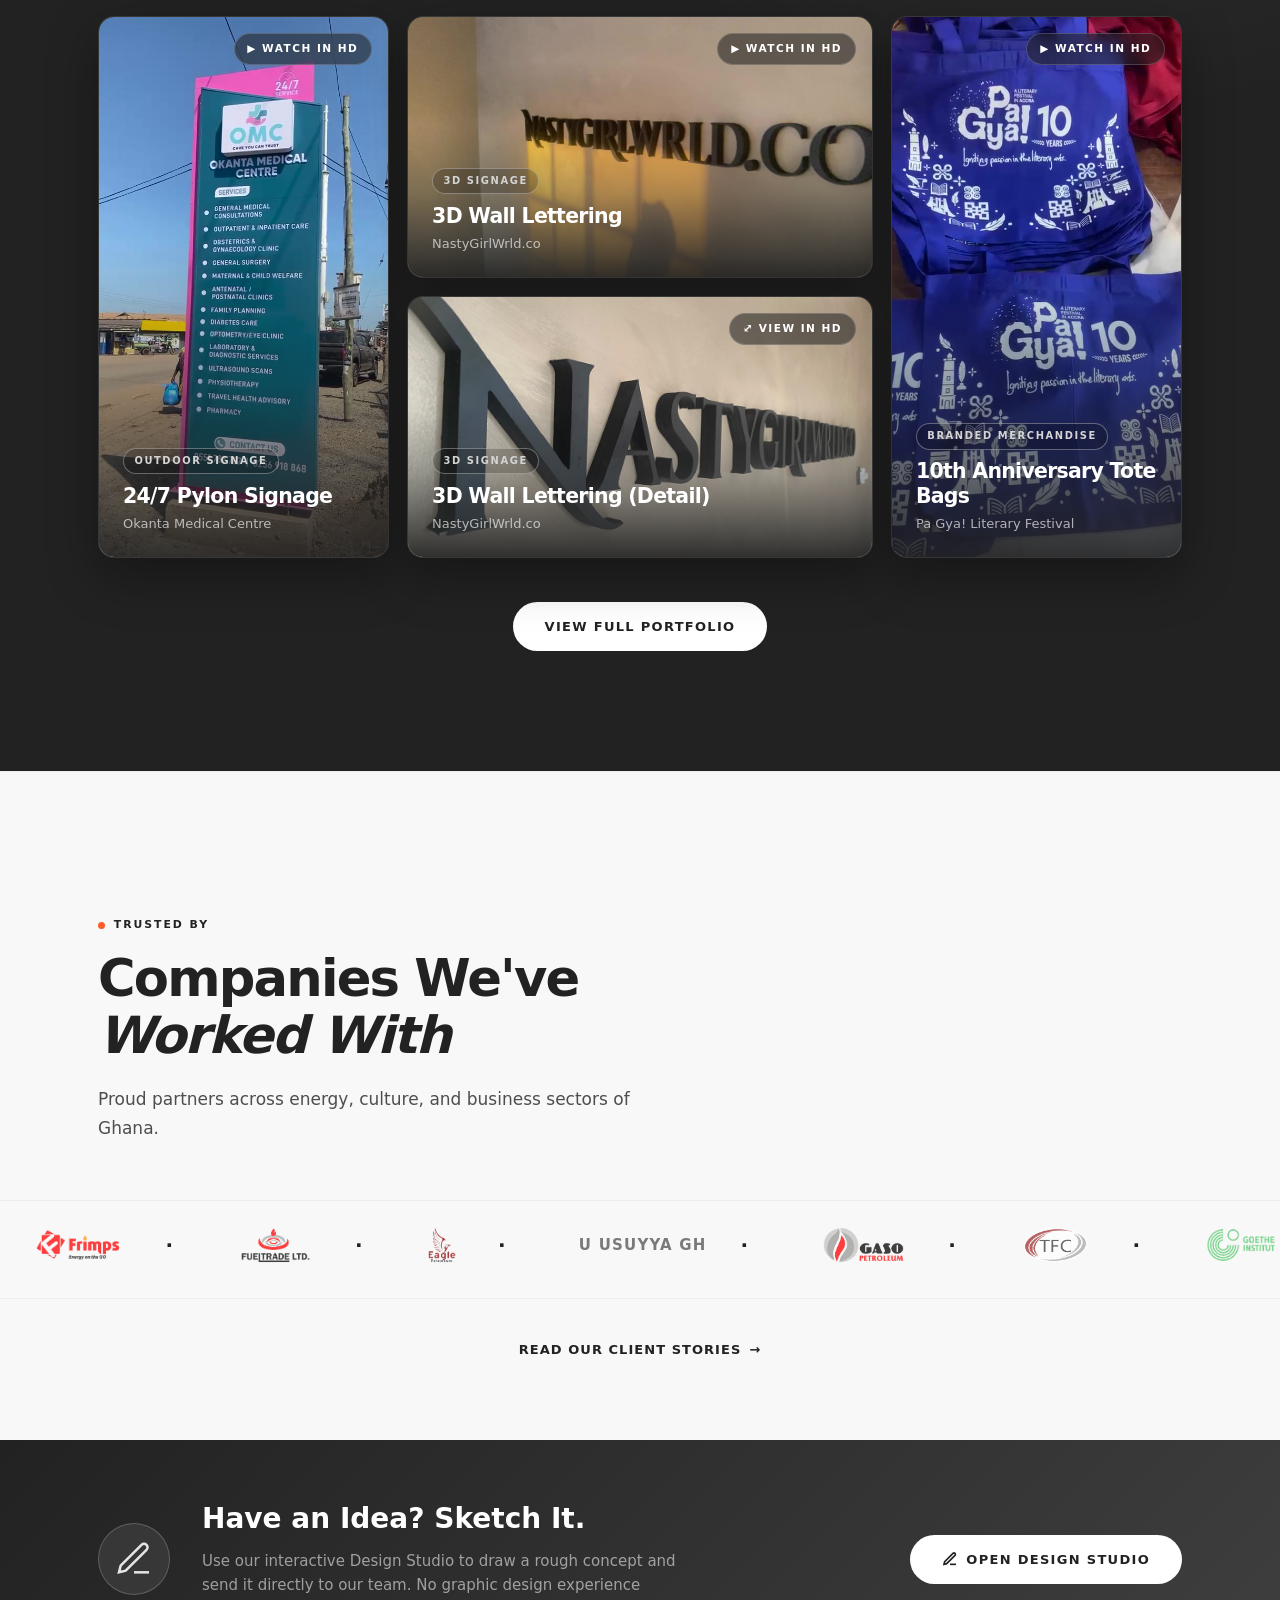
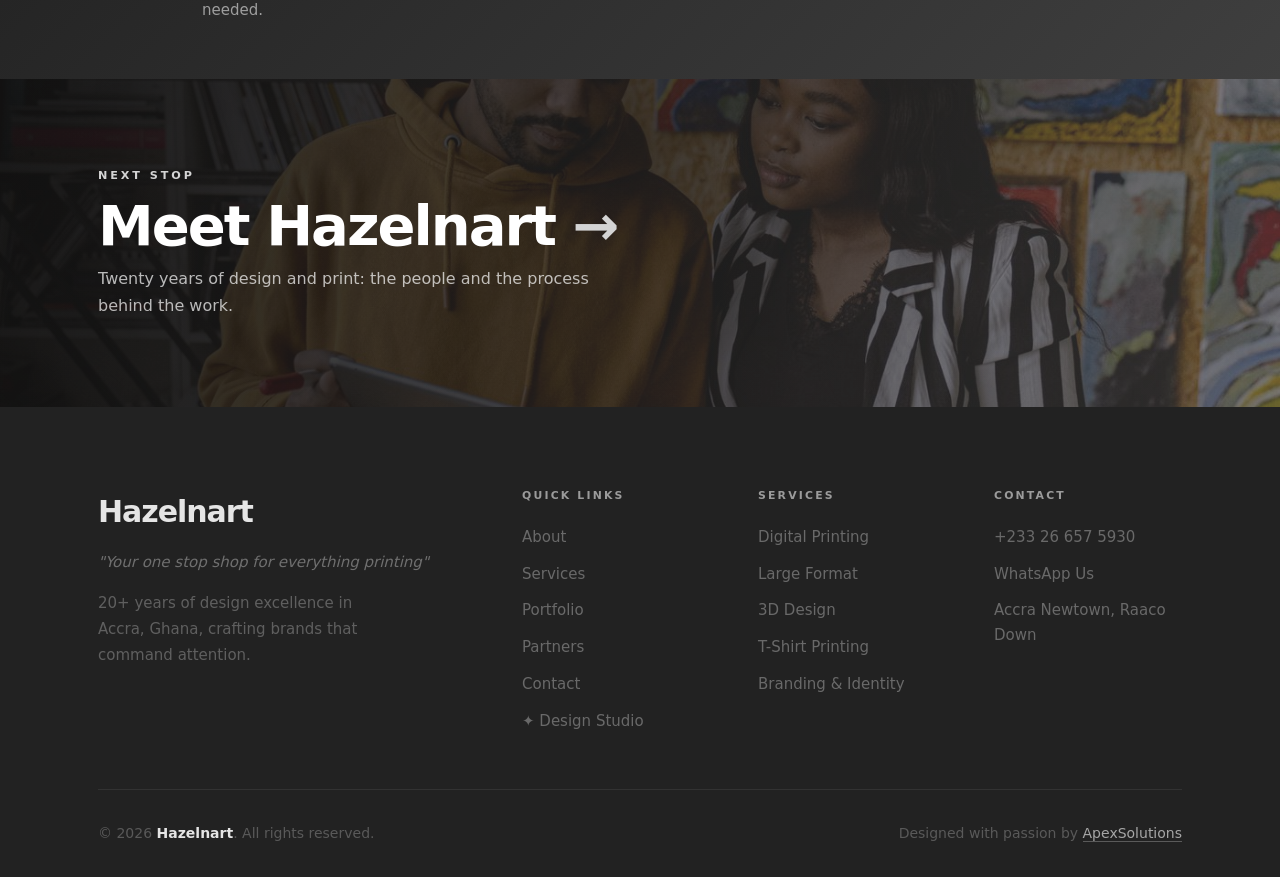
==== commit 55f93f53: "Organise files into folders, add favicon, fix mobile hero badge - css/, js/, api/ folders; images sp" ====
--- a/index.html
+++ b/index.html
@@ -19,7 +19,7 @@
   <meta property="og:url" content="https://hazelnart.com/" />
   <meta property="og:title" content="Hazelnart | Graphic Design & Printing in Accra Newtown, Accra, Ghana" />
   <meta property="og:description" content="Printing and graphic design studio in Accra Newtown, Accra since 2004. Banners, flyers, business cards, T-shirts, signage, branding and souvenirs. Call or WhatsApp +233 26 657 5930." />
-  <meta property="og:image" content="https://hazelnart.com/images/og-share.jpg" />
+  <meta property="og:image" content="https://hazelnart.com/images/social/og-share.jpg" />
   <meta property="og:image:width" content="1200" />
   <meta property="og:image:height" content="630" />
   <meta name="twitter:card" content="summary_large_image" />
@@ -33,8 +33,8 @@
   "@id": "https://hazelnart.com/#business",
   "name": "Hazelnart",
   "url": "https://hazelnart.com/",
-  "logo": "https://hazelnart.com/images/individual%20designs/Hazelnart-Logo.png",
-  "image": "https://hazelnart.com/images/og-share.jpg",
+  "logo": "https://hazelnart.com/images/logo/hazelnart-logo.png",
+  "image": "https://hazelnart.com/images/social/og-share.jpg",
   "description": "Graphic design and printing studio in Accra Newtown, Accra, Ghana, established in 2004. Branding, digital and large format printing, T-shirts, signage, souvenirs and more.",
   "slogan": "Your one stop shop for everything printing",
   "foundingDate": "2004",
@@ -204,13 +204,15 @@
   <link rel="preconnect" href="https://fonts.gstatic.com" crossorigin />
   <link href="https://fonts.googleapis.com/css2?family=Inter+Tight:ital,wght@0,500;0,600;0,700;0,800;1,600;1,700&family=Inter:wght@300;400;500;600&family=Space+Grotesk:wght@300;400;500;600;700&display=swap" rel="stylesheet" />
 
-  <link rel="icon" type="image/png" href="images/individual%20designs/Hazelnart-Logo.png" />
-  <link rel="stylesheet" href="styles.css" />
+  <link rel="icon" href="/favicon.ico" sizes="48x48" />
+  <link rel="icon" type="image/png" href="/images/icons/favicon.png" sizes="192x192" />
+  <link rel="apple-touch-icon" href="/images/icons/apple-touch-icon.png" />
+  <link rel="stylesheet" href="css/styles.css" />
 </head>
 <body data-page="home">
   <!-- Page transition curtain -->
   <div class="page-transition" aria-hidden="true">
-    <img src="images/individual%20designs/Hazelnart-Logo.png" alt="" class="page-transition__logo" />
+    <img src="images/logo/hazelnart-logo.png" alt="" class="page-transition__logo" />
   </div>
 
 
@@ -225,7 +227,7 @@
   <header class="topnav" id="topnav">
     <div class="topnav__inner">
       <a href="index.html" class="topnav__logo" aria-label="Hazelnart home page">
-        <img src="images/individual%20designs/Hazelnart-Logo.png" alt="Hazelnart" />
+        <img src="images/logo/hazelnart-logo.png" alt="Hazelnart" />
       </a>
       <nav class="topnav__links" aria-label="Primary">
         <a href="index.html" class="topnav__link is-active" aria-current="page">Home</a>
@@ -252,7 +254,7 @@
   <div class="mobile-menu" id="mobileMenu" role="dialog" aria-label="Mobile menu">
     <button class="mobile-menu__close" id="mobileClose" aria-label="Close">✕</button>
     <div class="mobile-menu__logo">
-      <img src="images/individual%20designs/Hazelnart-Logo.png" alt="Hazelnart" />
+      <img src="images/logo/hazelnart-logo.png" alt="Hazelnart" />
     </div>
     <nav class="mobile-menu__nav">
       <a href="index.html"      class="mobile-menu__link is-active" aria-current="page">Home</a>
@@ -278,9 +280,9 @@
     <!-- ─── HERO ─────────────────────────────────────── -->
     <section class="hero" id="home">
       <div class="hero__video-bg" aria-hidden="true">
-        <video class="hero__video" src="images/portfolio/individual/design-showcase-1.mp4" muted playsinline preload="auto"></video>
-        <video class="hero__video" src="images/portfolio/individual/design-showcase-2.mp4" muted playsinline preload="metadata"></video>
-        <video class="hero__video" src="images/portfolio/individual/design-showcase-3.mp4" muted playsinline preload="metadata"></video>
+        <video class="hero__video" src="images/hero/design-showcase-1.mp4" muted playsinline preload="auto"></video>
+        <video class="hero__video" src="images/hero/design-showcase-2.mp4" muted playsinline preload="metadata"></video>
+        <video class="hero__video" src="images/hero/design-showcase-3.mp4" muted playsinline preload="metadata"></video>
       </div>
       <div class="hero__video-overlay" aria-hidden="true"></div>
       <div class="hero__bg"></div>
@@ -448,7 +450,7 @@
     </section>
 
     <!-- ─── NEXT STOP ─────────────────────────────────── -->
-    <a href="about.html" class="next-stop" style="--next-img:url('images/about/hazelnart-creative-studio.jpg')">
+    <a href="about.html" class="next-stop" style="--next-img:url('/images/about/hazelnart-creative-studio.jpg')">
       <span class="next-stop__bg" aria-hidden="true"></span>
       <span class="section-wrap next-stop__inner">
         <span class="next-stop__label">Next stop</span>
@@ -535,6 +537,6 @@
     <svg viewBox="0 0 24 24" width="18" height="18" fill="none" stroke="currentColor" stroke-width="2.5" stroke-linecap="round" stroke-linejoin="round" aria-hidden="true"><polyline points="18 15 12 9 6 15"/></svg>
   </button>
 
-  <script src="script.js"></script>
+  <script src="js/script.js"></script>
 </body>
 </html>
--- a/css/styles.css
+++ b/css/styles.css
@@ -0,0 +1,1786 @@
+/* ================================================================
+   HAZELNART — Sea Blue & White Theme
+   Sidebar: permanent ocean panel · Portfolio: opacity reveal
+   ================================================================ */
+
+/* ── Reset ──────────────────────────────────────────────────── */
+*, *::before, *::after { margin: 0; padding: 0; box-sizing: border-box; }
+html { font-size: 16px; }
+body { overflow-x: hidden; }
+img, video { max-width: 100%; display: block; }
+a { text-decoration: none; color: inherit; }
+ul { list-style: none; }
+button { cursor: pointer; }
+
+/* ── Design Tokens ──────────────────────────────────────────── */
+:root {
+  --sidebar-w:   260px;
+  --topbar-h:    64px;
+
+  /* Awwwards-inspired: white, #222, #EDEDED, orange accent */
+  --bg:          #ffffff;
+  --sidebar-bg:  #222222;
+  --surface:     #ffffff;
+  --surface-2:   #f2f2f2;
+  --surface-3:   #ededed;
+
+  --gold:        #222222;
+  --gold-lt:     #d4d4d4;
+  --gold-dk:     #000000;
+  --gold-glow:   rgba(0,0,0,0.12);
+  --gold-glow2:  rgba(0,0,0,0.26);
+
+  --text:        #222222;
+  --text-2:      #4e4e4e;
+  --text-3:      #7a7a7a;
+
+  --border:      rgba(0,0,0,0.22);
+  --border-sub:  rgba(0,0,0,0.1);
+
+  --shadow:      0 2px 24px rgba(0,0,0,0.07);
+  --shadow-md:   0 8px 48px rgba(0,0,0,0.14);
+  --r:           8px;
+  --r-lg:        16px;
+  --r-xl:        24px;
+
+  --ease:        cubic-bezier(0.4, 0, 0.2, 1);
+  --ease-out:    cubic-bezier(0, 0, 0.2, 1);
+  --t:           0.3s;
+  --t-slow:      0.65s;
+
+  --serif:       'Inter Tight', 'Inter', system-ui, sans-serif;
+  --ui:          'Space Grotesk', system-ui, sans-serif;
+  --body:        'Inter', system-ui, sans-serif;
+}
+
+/* ── Base ───────────────────────────────────────────────────── */
+html   { scroll-behavior: smooth; }
+body   { background: var(--bg); color: var(--text); font-family: var(--body); line-height: 1.65; cursor: none; }
+::-webkit-scrollbar       { width: 4px; }
+::-webkit-scrollbar-track { background: var(--surface-2); }
+::-webkit-scrollbar-thumb { background: var(--gold-dk); border-radius: 2px; }
+::selection               { background: var(--gold); color: #fff; }
+
+/* ── Layout ─────────────────────────────────────────────────── */
+.main-content { margin-left: var(--sidebar-w); min-height: 100vh; }
+.section-wrap { max-width: 1180px; margin: 0 auto; padding: 0 3rem; }
+
+/* ── Typography ─────────────────────────────────────────────── */
+.label {
+  display: block; font-family: var(--ui);
+  font-size: 0.68rem; font-weight: 700;
+  letter-spacing: 0.26em; text-transform: uppercase;
+  color: var(--gold); margin-bottom: 1rem;
+}
+.h2 {
+  font-family: var(--serif);
+  font-size: clamp(2rem, 4vw, 3.25rem);
+  font-weight: 800; line-height: 1.12;
+  color: var(--text); margin-bottom: 1.25rem;
+}
+.h2 em { font-style: italic; color: var(--gold); }
+.subtitle {
+  font-size: 1.0625rem; color: var(--text-2);
+  max-width: 560px; margin-bottom: 3.5rem; line-height: 1.75;
+}
+
+/* ── Buttons ────────────────────────────────────────────────── */
+.btn {
+  display: inline-flex; align-items: center; gap: 0.5rem;
+  padding: 0.875rem 2rem;
+  font-family: var(--ui); font-size: 0.8125rem; font-weight: 700;
+  letter-spacing: 0.1em; text-transform: uppercase;
+  border: none; border-radius: var(--r);
+  transition: all var(--t) var(--ease);
+}
+.btn--gold  { background: var(--gold); color: #fff; }
+.btn--gold:hover  { background: var(--gold-lt); transform: translateY(-2px); box-shadow: 0 8px 28px rgba(0,0,0,0.32); }
+.btn--ghost { background: transparent; color: var(--text); border: 1.5px solid var(--border-sub); }
+.btn--ghost:hover { border-color: var(--gold); color: var(--gold); transform: translateY(-2px); }
+
+/* ── Custom Cursor ──────────────────────────────────────────── */
+.cursor {
+  width: 7px; height: 7px; border-radius: 50%;
+  background: var(--gold); position: fixed; top: 0; left: 0;
+  pointer-events: none; z-index: 9999; transform: translate(-50%,-50%);
+  transition: transform 0.08s;
+}
+.cursor-ring {
+  width: 28px; height: 28px; border-radius: 50%;
+  border: 1.5px solid var(--gold); position: fixed; top: 0; left: 0;
+  pointer-events: none; z-index: 9998; opacity: 0.4;
+  transform: translate(-50%,-50%);
+  transition: width var(--t), height var(--t), opacity var(--t);
+}
+
+/* ════════════════════════════════════════════════════════════
+   SIDEBAR — Permanent ocean panel, always full opacity
+   ════════════════════════════════════════════════════════ */
+.sidebar {
+  position: fixed; inset: 0 auto 0 0;
+  width: var(--sidebar-w);
+  background: var(--sidebar-bg);
+  border-right: none;
+  z-index: 1000;
+  display: flex; flex-direction: column;
+  padding: 2.5rem 1.75rem 2rem;
+  overflow-y: auto; overflow-x: hidden;
+}
+
+/* Logo */
+.sidebar__logo { display: flex; align-items: center; gap: 0.75rem; }
+.sidebar__logo img { height: 56px; width: auto; flex-shrink: 0; }
+.sidebar__tagline {
+  font-family: var(--ui); font-size: 0.6875rem; color: rgba(255,255,255,0.32);
+  line-height: 1.5; margin-top: 0.75rem; letter-spacing: 0.02em;
+}
+.sidebar__divider { height: 1px; background: rgba(255,255,255,0.08); margin: 1.5rem 0; }
+
+/* Nav links */
+.sidebar__nav { display: flex; flex-direction: column; gap: 0.125rem; }
+.sidebar__link {
+  display: flex; align-items: center; gap: 0.875rem;
+  padding: 0.75rem 0.875rem;
+  font-family: var(--ui); font-size: 0.8125rem; font-weight: 600;
+  letter-spacing: 0.1em; text-transform: uppercase;
+  color: rgba(255,255,255,0.38); border-radius: var(--r);
+  position: relative; overflow: hidden;
+  transition: color var(--t) var(--ease), background var(--t) var(--ease), transform var(--t) var(--ease);
+}
+.sidebar__link::before {
+  content: ''; position: absolute; left: 0; top: 50%; transform: translateY(-50%);
+  width: 3px; height: 0; border-radius: 0 2px 2px 0; background: var(--gold);
+  transition: height var(--t) var(--ease);
+}
+.sidebar__link-dot {
+  width: 5px; height: 5px; border-radius: 50%; background: rgba(255,255,255,0.2);
+  transition: background var(--t), transform var(--t); flex-shrink: 0;
+}
+.sidebar__link:hover { color: rgba(255,255,255,0.85); background: rgba(255,255,255,0.05); transform: translateX(4px); }
+.sidebar__link:hover .sidebar__link-dot { background: var(--gold-lt); }
+.sidebar__link.active { color: var(--gold); background: rgba(0,0,0,0.1); }
+.sidebar__link.active::before { height: 60%; }
+.sidebar__link.active .sidebar__link-dot { background: var(--gold); transform: scale(1.4); }
+
+/* Sidebar bottom */
+.sidebar__spacer { flex: 1; }
+.sidebar__bottom { display: flex; flex-direction: column; gap: 0.875rem; }
+.sidebar__info-label {
+  font-family: var(--ui); font-size: 0.6rem; font-weight: 700;
+  text-transform: uppercase; letter-spacing: 0.2em; color: rgba(255,255,255,0.22); margin-bottom: 0.3rem;
+}
+.sidebar__info-text { font-size: 0.8125rem; color: rgba(255,255,255,0.45); display: block; line-height: 1.6; }
+.sidebar__info-link { transition: color var(--t); }
+.sidebar__info-link:hover { color: var(--gold); }
+.sidebar__wa-btn {
+  display: inline-flex; align-items: center; gap: 0.5rem;
+  background: #25D366; color: white; padding: 0.5rem 0.875rem; border-radius: 100px;
+  font-family: var(--ui); font-size: 0.75rem; font-weight: 700; width: fit-content;
+  transition: background var(--t), transform var(--t);
+}
+.sidebar__wa-btn:hover { background: #1aab52; transform: translateX(3px); }
+
+/* ════════════════════════════════════════════════════════════
+   MOBILE TOPBAR & MENU
+   ════════════════════════════════════════════════════════ */
+.mobile-topbar { display: none; }
+
+.mobile-menu {
+  position: fixed; inset: 0; z-index: 1500;
+  background: var(--sidebar-bg);
+  display: flex; flex-direction: column; align-items: center; justify-content: center;
+  gap: 0.375rem; transform: translateX(100%);
+  transition: transform 0.45s var(--ease-out);
+  padding-bottom: 7rem;
+}
+.mobile-menu.open { transform: translateX(0); }
+.mobile-menu__close {
+  position: absolute; top: 1.25rem; right: 1.5rem;
+  background: none; border: none; color: rgba(255,255,255,0.4);
+  font-size: 1.375rem; width: 44px; height: 44px;
+  display: flex; align-items: center; justify-content: center;
+  border-radius: 50%; transition: color var(--t);
+}
+.mobile-menu__close:hover { color: var(--gold); }
+.mobile-menu__nav { display: flex; flex-direction: column; align-items: center; gap: 0.2rem; }
+.mobile-menu__link {
+  font-family: var(--serif); font-size: clamp(2.25rem, 8vw, 3.25rem);
+  font-weight: 700; color: rgba(255,255,255,0.65); padding: 0.35rem 1rem;
+  transition: color var(--t); position: relative;
+}
+.mobile-menu__link::after {
+  content: ''; position: absolute; bottom: 0; left: 1rem; right: 1rem;
+  height: 2px; background: var(--gold); transform: scaleX(0); transform-origin: left;
+  transition: transform var(--t) var(--ease);
+}
+.mobile-menu__link:hover { color: var(--gold); }
+.mobile-menu__link:hover::after { transform: scaleX(1); }
+.mobile-menu__footer {
+  position: absolute; bottom: 2.5rem;
+  display: flex; flex-direction: column; align-items: center; gap: 0.375rem;
+  font-family: var(--ui); font-size: 0.8rem; color: rgba(255,255,255,0.28);
+}
+.mobile-menu__footer a { color: var(--gold); }
+
+.mobile-menu__logo {
+  margin-bottom: 2.5rem;
+  opacity: 0; transform: translateY(-12px);
+  transition: opacity 0.45s var(--ease) 0.15s, transform 0.45s var(--ease) 0.15s;
+}
+.mobile-menu.open .mobile-menu__logo { opacity: 1; transform: translateY(0); }
+.mobile-menu__logo img { height: 68px; width: auto; display: block; margin: 0 auto; }
+
+.mobile-topbar__hamburger {
+  display: flex; flex-direction: column; gap: 5px; background: none; border: none; padding: 4px;
+}
+.mobile-topbar__hamburger span {
+  display: block; width: 24px; height: 2px; background: rgba(255,255,255,0.8);
+  transition: transform var(--t) var(--ease), opacity var(--t); transform-origin: 0 50%;
+}
+.mobile-topbar__hamburger.open span:nth-child(1) { transform: rotate(45deg) translate(0,-1px); }
+.mobile-topbar__hamburger.open span:nth-child(2) { opacity: 0; transform: scaleX(0); }
+.mobile-topbar__hamburger.open span:nth-child(3) { transform: rotate(-45deg) translate(0,1px); }
+
+/* ════════════════════════════════════════════════════════════
+   HERO
+   ════════════════════════════════════════════════════════ */
+/* ── Hero video background ──────────────────────────────── */
+.hero__video-bg {
+  position: absolute; inset: 0; z-index: 0; overflow: hidden;
+}
+.hero__video {
+  position: absolute; inset: 0; width: 100%; height: 100%;
+  object-fit: cover; opacity: 0;
+  transition: opacity 1.4s cubic-bezier(0.4,0,0.2,1);
+  will-change: opacity;
+}
+.hero__video.active { opacity: 1; }
+
+/* Gradient veil — left heavy so text stays crisp, right opens to let video breathe */
+.hero__video-overlay {
+  position: absolute; inset: 0; z-index: 1; pointer-events: none;
+  background:
+    linear-gradient(105deg,
+      rgba(255,255,255,0.92) 0%,
+      rgba(255,255,255,0.78) 35%,
+      rgba(255,255,255,0.48) 60%,
+      rgba(255,255,255,0.22) 100%),
+    linear-gradient(to bottom,
+      rgba(255,255,255,0.25) 0%,
+      transparent 18%,
+      transparent 78%,
+      rgba(255,255,255,0.55) 100%);
+}
+
+.hero {
+  position: relative; min-height: 100svh;
+  display: flex; flex-direction: column; justify-content: center;
+  overflow: hidden; background: var(--bg);
+}
+.hero__bg {
+  position: absolute; inset: 0; z-index: 2;
+  background:
+    radial-gradient(ellipse 100% 80% at 80% 40%, rgba(0,0,0,0.10) 0%, transparent 55%),
+    radial-gradient(ellipse 50% 60% at 10% 90%, rgba(0,0,0,0.05) 0%, transparent 50%);
+}
+.hero__grid-dots {
+  position: absolute; inset: 0; z-index: 2;
+  background-image: radial-gradient(circle, rgba(0,0,0,0.18) 1px, transparent 1px);
+  background-size: 36px 36px;
+  mask-image: radial-gradient(ellipse 75% 75% at 60% 50%, black 20%, transparent 100%);
+  opacity: 0.5;
+}
+.hero__ghost-text {
+  position: absolute; right: -5%; top: 50%; transform: translateY(-50%); z-index: 2;
+  font-family: var(--serif); font-size: clamp(8rem,20vw,22rem);
+  font-weight: 900; font-style: italic; color: transparent;
+  -webkit-text-stroke: 1.5px rgba(0,0,0,0.12);
+  white-space: nowrap; user-select: none; pointer-events: none; line-height: 1;
+}
+.hero__body { position: relative; z-index: 3; padding: 8rem 3rem 6rem; max-width: 820px; }
+.hero__eyebrow {
+  font-family: var(--ui); font-size: 0.7rem; font-weight: 700;
+  letter-spacing: 0.28em; text-transform: uppercase; color: var(--gold);
+  margin-bottom: 1.5rem; opacity: 0; animation: fadeUp 0.8s 0.15s var(--ease) forwards;
+}
+.hero__title {
+  font-family: var(--serif); font-size: clamp(3.25rem,8vw,7rem);
+  font-weight: 900; line-height: 0.95; color: var(--text); margin-bottom: 1.5rem;
+  opacity: 0; animation: fadeUp 0.9s 0.3s var(--ease) forwards;
+}
+.hero__title em { font-style: italic; color: var(--gold); display: block; }
+.hero__motto {
+  font-family: var(--ui); font-size: 1.0625rem; font-weight: 500;
+  color: var(--text-2); margin-bottom: 0.875rem; font-style: italic;
+  opacity: 0; animation: fadeUp 0.8s 0.45s var(--ease) forwards;
+}
+.hero__sub {
+  font-size: 1.0625rem; color: var(--text-2); max-width: 520px; line-height: 1.75; margin-bottom: 2.75rem;
+  opacity: 0; animation: fadeUp 0.8s 0.55s var(--ease) forwards;
+}
+.hero__ctas { display: flex; gap: 1rem; flex-wrap: wrap; opacity: 0; animation: fadeUp 0.8s 0.65s var(--ease) forwards; }
+
+.hero__badge {
+  position: absolute; top: 3rem; right: 3rem; z-index: 4;
+  display: flex; flex-direction: column; align-items: center;
+  opacity: 0; animation: fadeIn 1s 1s forwards;
+}
+.hero__badge-num { font-family: var(--serif); font-size: 5rem; font-weight: 900; color: var(--gold); line-height: 1; }
+.hero__badge-plus { font-family: var(--serif); font-size: 2.5rem; font-weight: 900; color: var(--gold); margin-top: -0.5rem; }
+.hero__badge-label {
+  font-family: var(--ui); font-size: 0.625rem; font-weight: 700;
+  text-transform: uppercase; letter-spacing: 0.2em; color: var(--text-3); margin-top: 0.25rem;
+}
+.hero__scroll {
+  position: absolute; bottom: 5.5rem; left: 50%; transform: translateX(-50%);
+  display: flex; flex-direction: column; align-items: center; gap: 0.625rem; z-index: 3;
+  opacity: 0; animation: fadeIn 1s 1.3s forwards;
+}
+.hero__scroll span { font-family: var(--ui); font-size: 0.625rem; letter-spacing: 0.22em; text-transform: uppercase; color: var(--text-3); }
+.hero__scroll-line { width: 1px; height: 52px; background: linear-gradient(to bottom, var(--gold), transparent); animation: scrollPulse 2.2s infinite; }
+
+.hero__ticker {
+  position: absolute; bottom: 0; left: 0; right: 0;
+  padding: 0.875rem 0; overflow: hidden; z-index: 3; border-top: 1px solid var(--border-sub);
+}
+.hero__ticker-track {
+  display: inline-flex; white-space: nowrap; animation: ticker 30s linear infinite;
+  font-family: var(--ui); font-size: 0.75rem; letter-spacing: 0.08em; color: var(--text-3);
+}
+
+/* ════════════════════════════════════════════════════════════
+   STATS — deep ocean band for dramatic contrast
+   ════════════════════════════════════════════════════════ */
+.stats { background: var(--sidebar-bg); }
+.stats__grid { display: grid; grid-template-columns: repeat(4,1fr); }
+.stat { padding: 4rem 2rem; text-align: center; border-right: 1px solid rgba(255,255,255,0.07); position: relative; }
+.stat:last-child { border-right: none; }
+.stat::before {
+  content: ''; position: absolute; top: 0; left: 50%;
+  width: 40px; height: 2px; background: var(--gold);
+  transform: scaleX(0) translateX(-50%); transform-origin: center;
+  transition: transform 0.6s var(--ease);
+}
+.stat.revealed::before { transform: scaleX(1) translateX(-50%); }
+.stat__val { display: flex; align-items: baseline; justify-content: center; gap: 0.125rem; margin-bottom: 0.6rem; }
+.stat__num { font-family: var(--serif); font-size: clamp(2.75rem,5vw,4.25rem); font-weight: 900; color: var(--gold); line-height: 1; }
+.stat__sfx { font-family: var(--serif); font-size: clamp(1.5rem,2.5vw,2.25rem); font-weight: 900; color: var(--gold); }
+.stat__lbl { font-family: var(--ui); font-size: 0.75rem; font-weight: 600; text-transform: uppercase; letter-spacing: 0.14em; color: rgba(255,255,255,0.4); }
+
+/* ════════════════════════════════════════════════════════════
+   ABOUT
+   ════════════════════════════════════════════════════════ */
+.about { padding: 9rem 0; background: var(--bg); }
+.about__grid { display: grid; grid-template-columns: 1fr 1fr; gap: 6rem; align-items: start; }
+.about__text p { font-size: 1.0625rem; color: var(--text-2); margin-bottom: 1.25rem; line-height: 1.82; }
+.about__visual { position: sticky; top: 3rem; }
+.about__frame {
+  border-radius: var(--r-xl); overflow: hidden;
+  aspect-ratio: 4/5; background: var(--surface-2);
+  border: 1px solid var(--border-sub); box-shadow: var(--shadow-md);
+  position: relative;
+}
+.about__frame img {
+  width: 100%; height: 110%; object-fit: cover;
+  position: relative; z-index: 1;
+  transform: translateY(-5%);
+  transition: transform 0.6s var(--ease);
+}
+.about__frame:hover img { transform: translateY(-8%) scale(1.03); }
+.about__frame-placeholder {
+  position: absolute; inset: 0;
+  display: flex; flex-direction: column; align-items: center; justify-content: center; gap: 0.75rem;
+  background: linear-gradient(135deg, var(--surface-2), var(--surface-3));
+  border-radius: var(--r-xl);
+  color: var(--text-3); text-align: center;
+}
+.about__frame-placeholder span { font-size: 2.5rem; }
+.about__frame-placeholder p { font-family: var(--ui); font-size: 0.8125rem; line-height: 1.65; }
+.about__frame-placeholder code { color: var(--gold); }
+.about__stamp {
+  position: absolute; bottom: -1.75rem; left: -1.75rem;
+  background: var(--gold); color: #fff;
+  padding: 1.5rem 1.875rem; border-radius: var(--r-lg); text-align: center;
+  box-shadow: 0 12px 40px rgba(0,0,0,0.35);
+}
+.about__stamp-num { display: block; font-family: var(--serif); font-size: 2.25rem; font-weight: 900; line-height: 1; }
+.about__stamp-text { font-family: var(--ui); font-size: 0.6rem; font-weight: 700; text-transform: uppercase; letter-spacing: 0.12em; line-height: 1.5; }
+
+/* ════════════════════════════════════════════════════════════
+   SERVICES
+   ════════════════════════════════════════════════════════ */
+.services { padding: 9rem 0; background: var(--surface); }
+
+.services__grid { columns: 3; column-gap: 1.25rem; }
+
+.svc-card {
+  break-inside: avoid;
+  margin-bottom: 1.25rem;
+  background: var(--bg); border: 1.5px solid var(--border-sub);
+  border-radius: var(--r-lg); padding: 2rem 1.875rem;
+  position: relative; overflow: hidden;
+  clip-path: polygon(0 0, 100% 0, 100% calc(100% - 26px), calc(100% - 26px) 100%, 0 100%);
+  transition: transform var(--t) var(--ease), border-color var(--t), box-shadow var(--t);
+}
+
+/* Persistent left gold accent bar */
+.svc-card::before {
+  content: ''; position: absolute; left: 0; top: 18%; height: 64%;
+  width: 3px; border-radius: 0 2px 2px 0; background: var(--gold-dk);
+  transition: background var(--t) var(--ease), height var(--t) var(--ease), top var(--t) var(--ease), width var(--t);
+}
+
+/* Ghost number watermark (bottom-left, clips intentionally at corner) */
+.svc-card::after {
+  content: attr(data-num);
+  position: absolute; bottom: -0.75rem; left: 0.5rem;
+  font-family: var(--serif); font-size: 6.5rem; font-weight: 900;
+  color: transparent; -webkit-text-stroke: 1px rgba(0,0,0,0.06);
+  line-height: 1; pointer-events: none; user-select: none;
+  transition: -webkit-text-stroke-color var(--t);
+}
+
+.svc-card:hover { transform: translateY(-5px); border-color: var(--gold); box-shadow: 0 16px 48px rgba(0,0,0,0.12); }
+.svc-card:hover::before { background: var(--gold); width: 4px; top: 12%; height: 76%; }
+.svc-card:hover::after  { -webkit-text-stroke-color: rgba(0,0,0,0.14); }
+
+/* Icon container */
+.svc-card__icon-wrap {
+  width: 50px; height: 50px;
+  background: var(--gold-glow); border: 1px solid var(--border);
+  border-radius: var(--r);
+  display: flex; align-items: center; justify-content: center;
+  margin-bottom: 1.25rem;
+  transition: background var(--t), border-color var(--t);
+}
+.svc-card:hover .svc-card__icon-wrap { background: var(--gold-glow2); border-color: var(--gold); }
+
+.svc-card__icon  { font-size: 1.5rem; }
+.svc-card__title { font-family: var(--ui); font-size: 1rem; font-weight: 700; color: var(--text); margin-bottom: 0.625rem; }
+.svc-card__desc  { font-size: 0.9375rem; color: var(--text-2); line-height: 1.7; }
+
+/* Slide-in enquire arrow */
+.svc-card__arrow {
+  display: inline-flex; align-items: center; gap: 0.375rem;
+  font-family: var(--ui); font-size: 0.7rem; font-weight: 700;
+  letter-spacing: 0.1em; text-transform: uppercase;
+  color: var(--gold); margin-top: 1.25rem;
+  opacity: 0; transform: translateX(-6px);
+  transition: opacity var(--t) var(--ease), transform var(--t) var(--ease);
+}
+.svc-card:hover .svc-card__arrow { opacity: 1; transform: translateX(0); }
+
+/* Rhythmic height stagger — every 3rd+2 card sits taller */
+.svc-card:nth-child(3n+2) { padding-bottom: 2.75rem; }
+
+/* Sea blue inverted featured card */
+.svc-card--gold { background: var(--gold); border-color: var(--gold); }
+.svc-card--gold::before { background: rgba(255,255,255,0.3); }
+.svc-card--gold::after  { -webkit-text-stroke-color: rgba(255,255,255,0.12); }
+.svc-card--gold .svc-card__icon-wrap { background: rgba(255,255,255,0.15); border-color: rgba(255,255,255,0.25); }
+.svc-card--gold .svc-card__title { color: #fff; }
+.svc-card--gold .svc-card__desc  { color: rgba(255,255,255,0.82); }
+.svc-card--gold .svc-card__arrow { color: rgba(255,255,255,0.88); }
+.svc-card--gold:hover {
+  background: var(--gold-lt); border-color: var(--gold-lt);
+  box-shadow: 0 16px 48px rgba(0,0,0,0.3);
+}
+.svc-card--gold:hover::before { background: rgba(255,255,255,0.38); }
+.svc-card--gold:hover::after  { -webkit-text-stroke-color: rgba(255,255,255,0.15); }
+.svc-card--gold:hover .svc-card__icon-wrap { background: rgba(255,255,255,0.22); border-color: rgba(255,255,255,0.35); }
+
+/* ════════════════════════════════════════════════════════════
+   ABOUT → SERVICES WAVE DIVIDER
+   ════════════════════════════════════════════════════════ */
+.wave-divider {
+  background: var(--bg);
+  line-height: 0;
+  position: relative;
+  overflow: hidden;
+}
+.wave-divider svg   { display: block; width: 100%; height: 90px; }
+.wave-back          { fill: var(--surface); opacity: 0.45; }
+.wave-front         { fill: var(--surface); }
+.wave-divider::after {
+  content: '';
+  position: absolute; inset: 0;
+  background: linear-gradient(90deg, transparent 20%, rgba(0,0,0,0.07) 50%, transparent 80%);
+  animation: waveShimmer 4s ease-in-out infinite;
+  pointer-events: none;
+}
+
+/* ════════════════════════════════════════════════════════════
+   SERVICES — Storybook Horizontal Scroll
+   ════════════════════════════════════════════════════════ */
+.services { padding: 0 !important; background: var(--surface); }
+
+.svc-storybook { position: relative; }
+
+.svc-storybook__sticky {
+  position: sticky;
+  top: 0;
+  height: 100vh;
+  height: 100svh;
+  min-height: 580px;
+  overflow: hidden;
+  display: flex;
+  flex-direction: column;
+  background: var(--surface);
+}
+
+.svc-storybook__header {
+  display: flex;
+  align-items: flex-end;
+  justify-content: space-between;
+  padding: 3.5rem 3rem 2rem;
+  flex-shrink: 0;
+  flex-wrap: wrap;
+  gap: 1rem;
+}
+.svc-storybook__titles .label { margin-bottom: 0.5rem; }
+.svc-storybook__titles .h2    { margin-bottom: 0; }
+.svc-storybook__tagline {
+  font-size: 0.9375rem; color: var(--text-2);
+  margin-top: 0.375rem; line-height: 1.65;
+}
+
+.svc-progress {
+  display: flex; align-items: center;
+  gap: 0.875rem; flex-shrink: 0;
+}
+.svc-progress__bar {
+  width: 100px; height: 2px;
+  background: var(--border-sub); border-radius: 2px; overflow: hidden;
+}
+.svc-progress__fill {
+  height: 100%; width: 0%;
+  background: var(--gold); border-radius: 2px;
+  transition: width 0.08s linear;
+}
+.svc-progress__label {
+  font-family: var(--ui); font-size: 0.75rem; font-weight: 700;
+  letter-spacing: 0.1em; color: var(--text-3);
+  white-space: nowrap; min-width: 50px;
+}
+
+.svc-storybook__viewport {
+  flex: 1; overflow: hidden;
+  position: relative; min-height: 0;
+}
+
+.svc-storybook__track {
+  display: flex; gap: 1.25rem;
+  padding: 0 3rem 1.5rem;
+  height: 100%; will-change: transform;
+}
+
+/* ── Storybook Card (photo card) ─────────────────────────── */
+.svc-storybook__track { align-items: center; }
+.svc-story-card {
+  flex-shrink: 0;
+  width: clamp(260px, 22vw, 330px);
+  aspect-ratio: 3 / 4;
+  max-height: 100%;
+  background: var(--sidebar-bg);
+  border: 1px solid rgba(0,0,0,0.08);
+  border-radius: var(--r-xl);
+  padding: 1.75rem 1.5rem 1.5rem;
+  display: flex; flex-direction: column; justify-content: flex-end;
+  position: relative; overflow: hidden; cursor: pointer; isolation: isolate;
+  box-shadow: 0 10px 34px rgba(0,0,0,0.12);
+  transition: transform var(--t) var(--ease), border-color var(--t), box-shadow var(--t);
+}
+.svc-story-card__bg {
+  position: absolute; inset: 0; z-index: -2;
+  width: 100%; height: 100%; object-fit: cover;
+  transform: scale(1.02);
+  transition: transform 0.9s var(--ease);
+}
+.svc-story-card__shade {
+  position: absolute; inset: 0; z-index: -1; pointer-events: none;
+  background:
+    linear-gradient(to top, rgba(34,34,34,0.96) 0%, rgba(34,34,34,0.82) 34%, rgba(34,34,34,0.25) 62%, rgba(34,34,34,0.05) 100%);
+  transition: background var(--t);
+}
+.svc-story-card::before {
+  content: ''; position: absolute; z-index: 1;
+  left: 0; bottom: 1.5rem; height: 38%;
+  width: 3px; border-radius: 0 2px 2px 0;
+  background: var(--gold);
+  transition: height var(--t);
+}
+.svc-story-card[data-num]::after {
+  content: attr(data-num);
+  position: absolute; top: 0.75rem; right: 1rem; z-index: 0;
+  font-family: var(--serif); font-size: 4.5rem; font-weight: 900;
+  color: transparent; -webkit-text-stroke: 1px rgba(255,255,255,0.55);
+  line-height: 1; pointer-events: none; user-select: none;
+  text-shadow: 0 2px 18px rgba(0,0,0,0.25);
+}
+.svc-story-card:hover {
+  transform: translateY(-6px);
+  border-color: var(--gold);
+  box-shadow: 0 22px 50px rgba(0,0,0,0.28);
+}
+.svc-story-card:hover .svc-story-card__bg { transform: scale(1.09); }
+.svc-story-card:hover::before { height: 55%; }
+
+.svc-story-card__number {
+  font-family: var(--ui); font-size: 0.65rem; font-weight: 700;
+  letter-spacing: 0.22em; text-transform: uppercase;
+  color: var(--gold-lt); margin-bottom: 0.625rem;
+}
+.svc-story-card__icon {
+  position: absolute; top: 1.25rem; left: 1.25rem;
+  width: 3rem; height: 3rem; border-radius: 50%;
+  display: flex; align-items: center; justify-content: center;
+  font-size: 1.4rem; line-height: 1;
+  background: rgba(255,255,255,0.16); backdrop-filter: blur(10px); -webkit-backdrop-filter: blur(10px);
+  border: 1px solid rgba(255,255,255,0.28);
+}
+.svc-story-card__title {
+  font-family: var(--serif); font-size: 1.35rem; font-weight: 700;
+  color: #fff; margin-bottom: 0.5rem; line-height: 1.2;
+}
+.svc-story-card__desc {
+  font-size: 0.84rem; color: rgba(255,255,255,0.8);
+  line-height: 1.6;
+  display: -webkit-box; -webkit-line-clamp: 4; -webkit-box-orient: vertical; overflow: hidden;
+}
+.svc-story-card__cta {
+  display: inline-flex; align-items: center; gap: 0.35rem; align-self: flex-start;
+  font-family: var(--ui); font-size: 0.7rem; font-weight: 700;
+  letter-spacing: 0.1em; text-transform: uppercase;
+  color: #fff; margin-top: 1rem;
+  padding: 0.45rem 0.9rem; border-radius: 100px;
+  background: var(--gold);
+  opacity: 0.92; transition: background var(--t) var(--ease), opacity var(--t) var(--ease);
+}
+.svc-story-card:hover .svc-story-card__cta { opacity: 1; background: var(--gold-lt); }
+
+/* Featured first card — blue-tinted photo */
+.svc-story-card--featured { border-color: var(--gold); }
+.svc-story-card--featured .svc-story-card__shade {
+  background: linear-gradient(to top, rgba(64,64,64,0.97) 0%, rgba(0,0,0,0.78) 38%, rgba(0,0,0,0.2) 70%, rgba(0,0,0,0.05) 100%);
+}
+.svc-story-card--featured::before { background: #fff; }
+.svc-story-card--featured .svc-story-card__number { color: #fff; }
+.svc-story-card--featured .svc-story-card__desc   { color: rgba(255,255,255,0.92); }
+.svc-story-card--featured .svc-story-card__cta    { background: #fff; color: var(--gold-dk); }
+
+/* ════════════════════════════════════════════════════════════
+   PORTFOLIO — opacity-based reveal (reliable cross-browser)
+   ════════════════════════════════════════════════════════ */
+.portfolio { padding: 0 0 9rem; background: var(--bg); }
+.portfolio__main { padding-top: 8rem; }
+
+/* ── Latest Projects showcase (dark, full-bleed) ─────────────── */
+.showcase {
+  position: relative; overflow: hidden;
+  padding: 7rem 0 7.5rem;
+  background:
+    radial-gradient(ellipse 60% 50% at 85% 0%, rgba(0,0,0,0.22), transparent 70%),
+    radial-gradient(ellipse 50% 45% at 0% 100%, rgba(0,0,0,0.14), transparent 70%),
+    var(--sidebar-bg);
+  color: #fff;
+}
+.showcase .h2 { color: #fff; margin-bottom: 0; }
+.showcase .h2 em { color: var(--gold-lt); }
+.showcase .label { color: var(--gold-lt); }
+.showcase__head {
+  display: flex; align-items: flex-end; justify-content: space-between;
+  gap: 2rem; flex-wrap: wrap; margin-bottom: 3rem;
+}
+.showcase__intro { max-width: 380px; color: rgba(255,255,255,0.62); font-size: 0.975rem; line-height: 1.7; }
+
+.showcase__grid {
+  display: grid;
+  grid-template-columns: minmax(0,1fr) minmax(0,1.6fr) minmax(0,1fr);
+  grid-template-areas: "a b c" "a d c";
+  gap: 1.125rem;
+}
+.sc-card--a { grid-area: a; }
+.sc-card--b { grid-area: b; aspect-ratio: 16/9; }
+.sc-card--c { grid-area: c; }
+.sc-card--d { grid-area: d; aspect-ratio: 16/9; }
+
+.showcase .sc-card {
+  position: relative; overflow: hidden; cursor: pointer;
+  border-radius: var(--r-lg); background: #262626;
+  border: 1px solid rgba(255,255,255,0.08);
+  box-shadow: 0 18px 50px rgba(0,0,0,0.35);
+  transition: transform 0.45s var(--ease), box-shadow 0.45s var(--ease), border-color 0.45s var(--ease), opacity 0.75s var(--ease);
+}
+.sc-card.revealed:hover, .sc-card:focus-visible {
+  transform: translateY(-6px); border-color: rgba(212,212,212,0.55);
+  box-shadow: 0 26px 60px rgba(0,0,0,0.45), 0 0 0 1px rgba(212,212,212,0.25);
+}
+.sc-card:focus-visible { outline: 2px solid var(--gold-lt); outline-offset: 3px; }
+.sc-card__media {
+  position: absolute; inset: 0; width: 100%; height: 100%;
+  object-fit: cover; transition: transform 1.2s var(--ease);
+}
+.sc-card:hover .sc-card__media { transform: scale(1.04); }
+.sc-card::after {
+  content: ''; position: absolute; inset: 0; pointer-events: none;
+  background: linear-gradient(to top, rgba(34,34,34,0.92) 0%, rgba(34,34,34,0.35) 32%, transparent 58%);
+}
+.sc-card__badge {
+  position: absolute; top: 1rem; right: 1rem; z-index: 2;
+  padding: 0.4rem 0.8rem; border-radius: 100px;
+  background: rgba(34,34,34,0.55); backdrop-filter: blur(8px); -webkit-backdrop-filter: blur(8px);
+  border: 1px solid rgba(255,255,255,0.18);
+  font-family: var(--ui); font-size: 0.66rem; font-weight: 700; letter-spacing: 0.14em; text-transform: uppercase;
+  color: #fff; transition: background var(--t) var(--ease);
+}
+.sc-card:hover .sc-card__badge { background: var(--gold); border-color: var(--gold); }
+.sc-card__cap { position: absolute; left: 0; right: 0; bottom: 0; z-index: 2; padding: 1.5rem 1.5rem 1.375rem; }
+.sc-card__tag {
+  display: inline-block; margin-bottom: 0.6rem; padding: 0.25rem 0.65rem; border-radius: 100px;
+  background: rgba(0,0,0,0.2); border: 1px solid rgba(212,212,212,0.4);
+  font-family: var(--ui); font-size: 0.62rem; font-weight: 700; letter-spacing: 0.16em; text-transform: uppercase;
+  color: var(--gold-lt);
+}
+.sc-card__title { font-variant-numeric: lining-nums; font-family: var(--serif); font-size: clamp(1.1rem, 1.6vw, 1.45rem); font-weight: 700; line-height: 1.2; color: #fff; }
+.sc-card__co { font-family: var(--ui); font-size: 0.8125rem; color: rgba(255,255,255,0.65); margin-top: 0.3rem; }
+
+.pf-filters { display: flex; gap: 0.5rem; flex-wrap: wrap; margin-bottom: 3rem; }
+.pf-btn {
+  font-family: var(--ui); font-size: 0.75rem; font-weight: 700;
+  letter-spacing: 0.08em; text-transform: uppercase;
+  padding: 0.5rem 1.125rem; border-radius: 100px;
+  border: 1.5px solid var(--border-sub); background: transparent; color: var(--text-2);
+  transition: all var(--t) var(--ease);
+}
+.pf-btn:hover { border-color: var(--gold); color: var(--gold); }
+.pf-btn.active { background: var(--gold); border-color: var(--gold); color: #fff; }
+
+.pf-grid { display: grid; grid-template-columns: repeat(3,1fr); grid-auto-flow: dense; gap: 1.125rem; }
+.pf-item:nth-child(7n+1) { grid-column: span 2; }
+
+.pf-item {
+  position: relative; border-radius: var(--r-lg); overflow: hidden;
+  aspect-ratio: 4/3; background: var(--surface-2);
+  border: 1px solid var(--border-sub); cursor: pointer;
+  opacity: 0;
+  transform: translateY(24px);
+  transition: opacity 0.7s var(--ease), transform 0.7s var(--ease), box-shadow 0.3s var(--ease);
+}
+.pf-item:nth-child(7n+1) { aspect-ratio: 16/9; }
+
+.pf-item.wipe-in { opacity: 1; transform: translateY(0); }
+.pf-item.wipe-in:hover { transform: translateY(-4px); box-shadow: 0 16px 48px rgba(0,0,0,0.14); }
+.pf-item.wipe-in:hover img { transform: scale(1.07); }
+
+.pf-item img,
+.pf-item video { width: 100%; height: 100%; object-fit: cover; display: block; transition: transform var(--t-slow) var(--ease); }
+.pf-item.wipe-in:hover video { transform: scale(1.04); }
+
+/* Portrait work: show the whole piece over a blurred copy of itself */
+.pf-item--tall img,
+.pf-item--tall video { position: relative; z-index: 1; object-fit: contain; }
+.pf-item__backdrop {
+  position: absolute; inset: -24px; z-index: 0;
+  background-size: cover; background-position: center;
+  filter: blur(22px) brightness(0.6) saturate(1.2);
+}
+.pf-item__play {
+  position: absolute; top: 0.875rem; left: 0.875rem; z-index: 2;
+  padding: 0.3rem 0.7rem; border-radius: 100px;
+  background: rgba(34,34,34,0.6); backdrop-filter: blur(6px); -webkit-backdrop-filter: blur(6px);
+  font-family: var(--ui); font-size: 0.64rem; font-weight: 700; letter-spacing: 0.14em; text-transform: uppercase;
+  color: #fff; pointer-events: none;
+}
+.pf-item__overlay { z-index: 2; }
+
+.pf-item__overlay {
+  position: absolute; inset: 0;
+  background: linear-gradient(to top, rgba(34,34,34,0.92) 0%, rgba(34,34,34,0.1) 55%, transparent 100%);
+  opacity: 0; transition: opacity var(--t) var(--ease);
+  display: flex; flex-direction: column; justify-content: flex-end; padding: 1.5rem;
+}
+.pf-item:hover .pf-item__overlay { opacity: 1; }
+.pf-item__title { font-family: var(--ui); font-size: 0.9375rem; font-weight: 700; color: #fff; }
+.pf-item__co    { font-size: 0.8125rem; color: var(--gold-lt); margin-top: 0.2rem; }
+
+.pf-item--ph {
+  display: flex; flex-direction: column; align-items: center; justify-content: center;
+  gap: 0.75rem; cursor: default;
+  border: 2px dashed var(--border); background: var(--surface-2);
+  opacity: 1; transform: translateY(0);
+}
+.pf-item--ph:hover, .pf-item--ph.wipe-in:hover { transform: translateY(0) !important; box-shadow: none !important; }
+.pf-item--ph:nth-child(7n+1) { grid-column: span 1; aspect-ratio: 4/3; }
+.pf-item.hidden { display: none; }
+.pf-note { text-align: center; color: var(--text-3); font-size: 0.875rem; margin-top: 2.5rem; font-style: italic; }
+.pf-note code { color: var(--gold); }
+.pf-load-more-wrap { display: none; justify-content: center; margin-top: 3rem; }
+
+/* ════════════════════════════════════════════════════════════
+   PARTNERS
+   ════════════════════════════════════════════════════════ */
+.partners { padding-top: 9rem; background: var(--surface); }
+.partners__marquee {
+  overflow: hidden; margin: 0 0 0;
+  border-top: 1px solid var(--border-sub); border-bottom: 1px solid var(--border-sub); padding: 1.5rem 0;
+}
+.partners__track { display: inline-flex; gap: 0; white-space: nowrap; animation: ticker 22s linear infinite; }
+.partners__chip {
+  display: inline-flex; align-items: center; gap: 0.625rem; padding: 0 2.5rem;
+  font-family: var(--ui); font-size: 0.9375rem; font-weight: 700;
+  letter-spacing: 0.08em; text-transform: uppercase; color: var(--text-3);
+}
+.partners__chip::after { content: '·'; color: var(--gold); margin-left: 1.5rem; font-size: 1.25rem; line-height: 1; }
+.partners__chip--logo { padding: 0 2rem; }
+.partners__chip--logo::after { margin-left: 2rem; }
+.partners__chip-logo { height: 40px; width: auto; max-width: 130px; object-fit: contain; opacity: 0.75; transition: opacity var(--t); display: block; }
+
+/* ── Story Blocks ─────────────────────────────────────────── */
+.story-block {
+  display: grid; grid-template-columns: 58% 42%;
+  min-height: 78vh; overflow: hidden;
+}
+
+/* Logo-only image side — used when a partner has no portfolio photos */
+.story-block__img-side--logo-only {
+  background: linear-gradient(135deg, #051629 0%, #2a2a2a 50%, #222222 100%);
+  display: flex; align-items: center; justify-content: center; position: relative; overflow: hidden;
+}
+.story-block__img-side--logo-only::before {
+  content: ''; position: absolute; inset: 0;
+  background: radial-gradient(ellipse at center, rgba(0,0,0,0.08) 0%, transparent 70%);
+  pointer-events: none;
+}
+.story-block__logo-hero { padding: 4rem; display: flex; align-items: center; justify-content: center; width: 100%; position: relative; z-index: 1; }
+.story-block__logo-hero-img {
+  max-width: 280px; max-height: 200px; width: 80%; height: auto; object-fit: contain;
+  opacity: 0; transform: scale(0.88);
+  transition: opacity 1.2s var(--ease) 0.2s, transform 1.2s var(--ease) 0.2s;
+}
+.story-block.story-revealed .story-block__logo-hero-img { opacity: 1; transform: scale(1); }
+
+/* Small logo shown in text side for photo-based partners */
+.story-block__inline-logo {
+  height: 36px; width: auto; max-width: 120px; object-fit: contain;
+  opacity: 0.85; margin-bottom: 1rem;
+}
+.story-block--reverse { grid-template-columns: 42% 58%; }
+.story-block--reverse .story-block__img-side  { order: 2; }
+.story-block--reverse .story-block__text-side { order: 1; }
+
+.story-block__img-side {
+  display: flex; flex-direction: column; overflow: hidden; position: relative;
+}
+.story-block__img-main-wrap { flex: 1; overflow: hidden; }
+.story-block__img-main {
+  width: 100%; height: 100%; object-fit: cover;
+  transform: scale(1.1) translateY(18px); opacity: 0;
+  transition: transform 1.15s var(--ease), opacity 1.15s var(--ease);
+}
+.story-block.story-revealed .story-block__img-main { transform: scale(1) translateY(0); opacity: 1; }
+
+.story-block__thumbs {
+  display: flex; gap: 3px; background: #000; flex-shrink: 0; height: 6rem;
+}
+.story-block__thumb {
+  flex: 1; overflow: hidden; border: none; padding: 0; cursor: pointer;
+  opacity: 0.6; transition: opacity var(--t);
+}
+.story-block__thumb:hover { opacity: 1; }
+.story-block__thumb img {
+  width: 100%; height: 100%; object-fit: cover;
+  transition: transform var(--t-slow) var(--ease);
+}
+.story-block__thumb:hover img { transform: scale(1.08); }
+
+.story-block__text-side {
+  background: #0a1f38;
+  display: flex; flex-direction: column; justify-content: center;
+  padding: 5rem 4rem; position: relative; overflow: hidden;
+  transform: translateX(52px); opacity: 0;
+  transition: transform 0.95s var(--ease) 0.18s, opacity 0.95s var(--ease) 0.18s;
+}
+.story-block--reverse .story-block__text-side { transform: translateX(-52px); }
+.story-block.story-revealed .story-block__text-side { transform: translateX(0); opacity: 1; }
+
+.story-block__num {
+  position: absolute; top: 1rem; right: 2.5rem;
+  font-family: var(--serif); font-size: 9rem; font-weight: 900;
+  color: var(--gold); opacity: 0.07; line-height: 1;
+  pointer-events: none; user-select: none;
+}
+.story-block--reverse .story-block__num { right: auto; left: 2.5rem; }
+
+.story-block__name {
+  font-family: var(--serif); font-size: 2.375rem; font-weight: 900;
+  color: #ffffff; letter-spacing: 0.02em; line-height: 1.1; position: relative;
+}
+.story-block__sector {
+  font-family: var(--ui); font-size: 0.72rem; font-weight: 700;
+  letter-spacing: 0.22em; text-transform: uppercase;
+  color: var(--gold); margin-top: 0.5rem; position: relative;
+}
+.story-block__divider {
+  width: 3rem; height: 2px; background: var(--gold); margin: 1.75rem 0; position: relative;
+}
+.story-block__story {
+  color: rgba(255,255,255,0.7); line-height: 1.9;
+  font-size: 1.0625rem; position: relative;
+}
+.story-block__tags {
+  display: flex; flex-wrap: wrap; gap: 0.5rem; margin-top: 2rem; position: relative;
+}
+.story-block__tag {
+  font-family: var(--ui); font-size: 0.6875rem; font-weight: 700;
+  letter-spacing: 0.12em; text-transform: uppercase;
+  padding: 0.35rem 0.9rem; border: 1px solid rgba(0,0,0,0.35);
+  border-radius: 100px; color: var(--gold-lt);
+}
+
+/* ── Also in our network ──────────────────────────────────── */
+.story-also { padding: 5rem 0; text-align: center; }
+.story-also__label {
+  font-family: var(--ui); font-size: 0.7rem; font-weight: 700;
+  letter-spacing: 0.22em; text-transform: uppercase; color: var(--text-3); margin-bottom: 2rem;
+}
+.story-also__grid { display: flex; justify-content: center; flex-wrap: wrap; gap: 1rem; }
+.story-also__card {
+  display: flex; align-items: center; gap: 1rem;
+  padding: 1.125rem 1.75rem; background: var(--bg);
+  border-radius: var(--r-lg); border: 1.5px solid var(--border-sub);
+  transition: border-color var(--t), transform var(--t) var(--ease), box-shadow var(--t);
+}
+.story-also__card:hover { border-color: var(--gold); transform: translateY(-3px); box-shadow: var(--shadow-md); }
+.story-also__initial {
+  width: 2.75rem; height: 2.75rem; border-radius: 50%;
+  background: var(--gold-glow); border: 1px solid var(--border);
+  display: flex; align-items: center; justify-content: center;
+  font-family: var(--serif); font-size: 1.25rem; font-weight: 900; color: var(--gold); flex-shrink: 0;
+}
+.story-also__info-name {
+  font-family: var(--ui); font-size: 0.8125rem; font-weight: 700;
+  letter-spacing: 0.06em; text-transform: uppercase; color: var(--text);
+}
+.story-also__info-sector { font-size: 0.75rem; color: var(--text-3); margin-top: 0.15rem; }
+.story-also__logo { height: 2.75rem; width: auto; max-width: 110px; object-fit: contain; flex-shrink: 0; }
+
+/* ════════════════════════════════════════════════════════════
+   CONTACT
+   ════════════════════════════════════════════════════════ */
+.contact { padding: 9rem 0; background: var(--bg); }
+.contact__grid { display: grid; grid-template-columns: 1fr 1.1fr; gap: 5rem; margin-top: 4rem; }
+.contact__info { display: flex; flex-direction: column; gap: 2rem; }
+
+.cinfo { display: flex; gap: 1.25rem; align-items: flex-start; }
+.cinfo__icon {
+  width: 48px; height: 48px; flex-shrink: 0;
+  background: var(--gold-glow); border: 1px solid var(--border);
+  border-radius: var(--r); display: flex; align-items: center; justify-content: center; font-size: 1.2rem;
+}
+.cinfo__label { font-family: var(--ui); font-size: 0.68rem; font-weight: 700; text-transform: uppercase; letter-spacing: 0.18em; color: var(--text-3); margin-bottom: 0.35rem; }
+.cinfo__val { font-size: 1rem; color: var(--text); display: block; line-height: 1.7; }
+.cinfo__link { transition: color var(--t); }
+.cinfo__link:hover { color: var(--gold); }
+.cinfo__wa-row { display: flex; flex-direction: column; gap: 0.5rem; margin-top: 0.625rem; }
+.wa-pill {
+  display: inline-flex; align-items: center; gap: 0.5rem;
+  background: #25D366; color: white; padding: 0.375rem 0.9rem; border-radius: 100px;
+  font-family: var(--ui); font-size: 0.8rem; font-weight: 700; width: fit-content;
+  transition: background var(--t), transform var(--t);
+}
+.wa-pill:hover { background: #1aab52; transform: translateX(4px); color: white; }
+
+.contact__card {
+  background: var(--surface); border: 1px solid var(--border-sub);
+  border-radius: var(--r-xl); padding: 2.75rem; box-shadow: var(--shadow);
+}
+.contact__card h3 { font-family: var(--serif); font-size: 1.6rem; font-weight: 700; color: var(--text); margin-bottom: 0.5rem; }
+.contact__card-sub { font-size: 0.9375rem; color: var(--text-2); margin-bottom: 1.75rem; }
+.form-row { display: grid; grid-template-columns: 1fr 1fr; gap: 1rem; }
+.form-group { margin-bottom: 1.125rem; }
+.form-label { display: block; font-family: var(--ui); font-size: 0.7rem; font-weight: 700; text-transform: uppercase; letter-spacing: 0.12em; color: var(--text-2); margin-bottom: 0.5rem; }
+.form-input, .form-textarea {
+  width: 100%; background: var(--surface-2); border: 1.5px solid var(--border-sub);
+  border-radius: var(--r); padding: 0.875rem 1rem;
+  color: var(--text); font-family: var(--body); font-size: 0.9375rem;
+  outline: none; transition: border-color var(--t), box-shadow var(--t);
+  -webkit-appearance: none; appearance: none;
+}
+.form-input::placeholder, .form-textarea::placeholder { color: var(--text-3); }
+.form-input:focus, .form-textarea:focus { border-color: var(--gold); box-shadow: 0 0 0 3px var(--gold-glow); }
+.form-textarea { resize: vertical; min-height: 130px; }
+select.form-input { cursor: pointer; }
+.form-submit { width: 100%; justify-content: center; margin-top: 0.5rem; }
+
+/* ════════════════════════════════════════════════════════════
+   FOOTER — deep ocean, matching sidebar
+   ════════════════════════════════════════════════════════ */
+.footer { background: var(--sidebar-bg); padding: 5rem 0 2rem; }
+.footer__grid { display: grid; grid-template-columns: 2fr 1fr 1fr 1fr; gap: 3rem; margin-bottom: 3.5rem; }
+.footer__name { font-family: var(--serif); font-size: 1.875rem; font-weight: 900; color: var(--gold); margin-bottom: 0.875rem; }
+.footer__slogan { font-size: 0.9375rem; color: rgba(255,255,255,0.35); font-style: italic; margin-bottom: 1rem; }
+.footer__about { font-size: 0.9375rem; color: rgba(255,255,255,0.28); max-width: 280px; line-height: 1.72; }
+.footer__col-title { font-family: var(--ui); font-size: 0.68rem; font-weight: 700; text-transform: uppercase; letter-spacing: 0.2em; color: rgba(255,255,255,0.55); margin-bottom: 1.25rem; }
+.footer__links { display: flex; flex-direction: column; gap: 0.75rem; }
+.footer__links li, .footer__links li a { font-size: 0.9375rem; color: rgba(255,255,255,0.32); transition: color var(--t); }
+.footer__links li a:hover { color: var(--gold); }
+.footer__bottom {
+  border-top: 1px solid rgba(255,255,255,0.07); padding-top: 2rem;
+  display: flex; justify-content: space-between; align-items: center; flex-wrap: wrap; gap: 1rem;
+}
+.footer__bottom p { font-size: 0.875rem; color: rgba(255,255,255,0.25); }
+.footer__bottom strong { color: var(--gold); }
+
+/* ── Sidebar Studio Link ──────────────────────────────────── */
+.sidebar__link--studio {
+  margin-top: 0.5rem;
+  color: var(--gold) !important;
+  font-weight: 600;
+}
+.sidebar__link--studio:hover { color: var(--gold-lt) !important; }
+
+/* ── Design Studio CTA Banner ────────────────────────────── */
+.studio-cta-section {
+  background: linear-gradient(135deg, var(--sidebar-bg) 0%, #3f3f3f 100%);
+  padding: 3.5rem 0;
+}
+.studio-cta-inner {
+  display: flex; align-items: center; gap: 2rem;
+  flex-wrap: wrap;
+}
+.studio-cta-icon {
+  width: 72px; height: 72px; flex-shrink: 0;
+  border-radius: 50%;
+  background: rgba(0,0,0,0.15);
+  border: 1.5px solid rgba(0,0,0,0.3);
+  display: flex; align-items: center; justify-content: center;
+  color: var(--gold);
+}
+.studio-cta-text { flex: 1; min-width: 220px; }
+.studio-cta-title {
+  font-family: var(--serif); font-size: clamp(1.2rem, 2.5vw, 1.75rem);
+  font-weight: 800; color: #fff; margin-bottom: 0.4rem;
+}
+.studio-cta-desc {
+  font-size: 0.9375rem; color: rgba(255,255,255,0.55); line-height: 1.65;
+  max-width: 500px;
+}
+.studio-cta-btn { flex-shrink: 0; }
+
+@media (max-width: 640px) {
+  .studio-cta-inner { gap: 1.25rem; }
+  .studio-cta-btn { width: 100%; justify-content: center; }
+}
+
+/*════════════════════════════════════════════════════════════
+   WHATSAPP FLOAT
+   ════════════════════════════════════════════════════════ */
+.wa-float {
+  position: fixed; bottom: 2rem; right: 2rem;
+  width: 56px; height: 56px; border-radius: 50%;
+  background: #25D366; z-index: 500;
+  display: flex; align-items: center; justify-content: center;
+  box-shadow: 0 4px 20px rgba(37,211,102,0.42);
+  transition: transform var(--t), background var(--t);
+  animation: waGlow 2.8s infinite;
+}
+.wa-float:hover { background: #1aab52; transform: scale(1.1); }
+.wa-float__tip {
+  position: absolute; right: 68px; top: 50%; transform: translateY(-50%);
+  background: var(--sidebar-bg); color: rgba(255,255,255,0.85); white-space: nowrap;
+  padding: 0.4rem 0.9rem; border-radius: var(--r);
+  font-family: var(--ui); font-size: 0.8rem; font-weight: 500;
+  opacity: 0; pointer-events: none; transition: opacity var(--t);
+}
+.wa-float:hover .wa-float__tip { opacity: 1; }
+
+/* ════════════════════════════════════════════════════════════
+   BACK TO TOP
+   ════════════════════════════════════════════════════════ */
+.back-top {
+  position: fixed; bottom: 6.5rem; right: 2rem;
+  width: 44px; height: 44px; border-radius: 50%;
+  background: var(--surface); border: 1.5px solid var(--border-sub);
+  color: var(--text-2); z-index: 400;
+  display: flex; align-items: center; justify-content: center;
+  box-shadow: var(--shadow);
+  opacity: 0; transform: translateY(12px); pointer-events: none;
+  transition: opacity 0.3s var(--ease), transform 0.3s var(--ease), background 0.2s, color 0.2s, border-color 0.2s;
+}
+.back-top.visible { opacity: 1; transform: translateY(0); pointer-events: all; }
+.back-top:hover { background: var(--gold); border-color: var(--gold); color: #fff; transform: translateY(-3px); }
+
+/* ════════════════════════════════════════════════════════════
+   LIGHTBOX
+   ════════════════════════════════════════════════════════ */
+.lightbox {
+  position: fixed; inset: 0; z-index: 2000;
+  opacity: 0; pointer-events: none; transition: opacity 0.35s var(--ease);
+  display: flex; align-items: center; justify-content: center;
+}
+.lightbox.active { opacity: 1; pointer-events: all; }
+.lightbox__bg { position: absolute; inset: 0; background: rgba(24,24,24,0.97); }
+.lightbox__inner { position: relative; z-index: 1; display: flex; flex-direction: column; align-items: center; max-width: 92vw; max-height: 92vh; }
+.lightbox__img { max-width: 90vw; max-height: 80vh; object-fit: contain; border-radius: var(--r); image-rendering: auto; }
+.lightbox__img[hidden] { display: none; }
+.lightbox__video { background: #000; box-shadow: 0 20px 60px rgba(0,0,0,0.5); }
+.lightbox__close {
+  position: absolute; top: -3.5rem; right: 0;
+  background: none; border: none; color: rgba(255,255,255,0.5);
+  display: flex; align-items: center; gap: 0.5rem;
+  font-family: var(--ui); font-size: 0.8rem; letter-spacing: 0.1em; transition: color var(--t);
+}
+.lightbox__close:hover { color: var(--gold); }
+.lightbox__nav {
+  position: absolute; top: 50%; transform: translateY(-50%);
+  background: rgba(255,255,255,0.08); backdrop-filter: blur(8px);
+  border: 1px solid rgba(255,255,255,0.1); border-radius: 50%;
+  width: 48px; height: 48px; display: flex; align-items: center; justify-content: center;
+  color: white; font-size: 1.5rem; transition: background var(--t);
+}
+.lightbox__nav:hover { background: var(--gold); }
+.lightbox__prev { left: -4.5rem; }
+.lightbox__next { right: -4.5rem; }
+.lightbox__cap { margin-top: 1.25rem; text-align: center; }
+.lightbox__cap-title { font-family: var(--ui); font-size: 0.9375rem; font-weight: 600; color: #fff; }
+.lightbox__cap-co    { font-size: 0.8125rem; color: var(--gold-lt); margin-top: 0.2rem; }
+
+/* ════════════════════════════════════════════════════════════
+   SCROLL REVEAL
+   ════════════════════════════════════════════════════════ */
+.reveal { opacity: 0; transform: translateY(36px); transition: opacity 0.75s var(--ease), transform 0.75s var(--ease); }
+.reveal.revealed { opacity: 1; transform: translateY(0); }
+.reveal-d1 { transition-delay: 0.12s; }
+.reveal-d2 { transition-delay: 0.22s; }
+.reveal-d3 { transition-delay: 0.32s; }
+
+/* ════════════════════════════════════════════════════════════
+   KEYFRAMES
+   ════════════════════════════════════════════════════════ */
+@keyframes fadeUp  { from { opacity:0; transform:translateY(28px); } to { opacity:1; transform:translateY(0); } }
+@keyframes fadeIn  { from { opacity:0; } to { opacity:1; } }
+@keyframes ticker  { from { transform:translateX(0); } to { transform:translateX(-50%); } }
+@keyframes scrollPulse {
+  0%   { transform:scaleY(0); transform-origin:top; }
+  50%  { transform:scaleY(1); transform-origin:top; }
+  51%  { transform:scaleY(1); transform-origin:bottom; }
+  100% { transform:scaleY(0); transform-origin:bottom; }
+}
+@keyframes waGlow {
+  0%,100% { box-shadow: 0 4px 20px rgba(37,211,102,0.42); }
+  50%      { box-shadow: 0 4px 30px rgba(37,211,102,0.7), 0 0 0 10px rgba(37,211,102,0.07); }
+}
+@keyframes waveShimmer {
+  0%   { transform: translateX(-100%); }
+  100% { transform: translateX(200%); }
+}
+
+/* ════════════════════════════════════════════════════════════
+   RESPONSIVE
+   ════════════════════════════════════════════════════════ */
+@media (max-width: 1024px) {
+  .sidebar       { display: none; }
+  .main-content  { margin-left: 0; padding-top: var(--topbar-h); }
+  .mobile-topbar {
+    display: flex; align-items: center; justify-content: space-between;
+    position: fixed; top: 0; left: 0; right: 0; height: var(--topbar-h); z-index: 1000;
+    background: var(--sidebar-bg);
+    padding: 0 1.75rem; border-bottom: 1px solid rgba(255,255,255,0.06);
+  }
+  .sidebar       { display: none !important; }
+  .mobile-topbar__logo { display: flex; align-items: center; }
+  .mobile-topbar__logo-img { height: 36px; width: auto; display: block; }
+  .about__grid   { grid-template-columns: 1fr; gap: 3.5rem; }
+  .about__visual { position: static; order: -1; max-width: 460px; margin: 0 auto; }
+  .contact__grid { grid-template-columns: 1fr; gap: 3rem; }
+  .footer__grid  { grid-template-columns: 1fr 1fr; gap: 2.5rem; }
+  .stats__grid   { grid-template-columns: repeat(2,1fr); }
+  .stat          { border-right: none; border-bottom: 1px solid rgba(255,255,255,0.07); }
+  .stat:nth-child(odd) { border-right: 1px solid rgba(255,255,255,0.07); }
+  .stat:nth-last-child(-n+2) { border-bottom: none; }
+  .pf-grid       { grid-template-columns: repeat(2,1fr); }
+  .pf-item:nth-child(7n+1) { grid-column: span 1; aspect-ratio: 4/3; }
+  .services__grid { columns: 2; }
+  .section-wrap  { padding: 0 2rem; }
+  .wave-divider svg { height: 60px; }
+  .svc-storybook__header { padding: 3rem 2rem 1.75rem; }
+  .svc-storybook__track  { padding: 0 2rem 1.5rem; }
+  body           { cursor: auto; }
+  .cursor, .cursor-ring { display: none; }
+  .back-top      { bottom: 6rem; }
+  .story-block, .story-block--reverse { grid-template-columns: 1fr; min-height: auto; }
+  .story-block--reverse .story-block__img-side  { order: 0; }
+  .story-block--reverse .story-block__text-side { order: 0; }
+  .story-block__img-main-wrap { height: 52vw; min-height: 260px; }
+  .story-block__text-side,
+  .story-block--reverse .story-block__text-side { transform: translateY(28px); padding: 3.5rem 2.5rem; }
+  .story-block.story-revealed .story-block__text-side { transform: translateY(0); }
+  .story-block__num { font-size: 7rem; }
+}
+
+@media (max-width: 768px) {
+  /* On small screens the content spans full width — use a uniform strong veil */
+  .hero__video-overlay {
+    background:
+      linear-gradient(to bottom,
+        rgba(255,255,255,0.90) 0%,
+        rgba(255,255,255,0.80) 50%,
+        rgba(255,255,255,0.72) 100%);
+  }
+  .section-wrap  { padding: 0 1.5rem; }
+  .hero__body    { padding: 6rem 1.5rem 5rem; }
+  .hero__badge   { top: 5.5rem; right: 1.5rem; }
+  .hero__badge-num  { font-size: 3rem; }
+  .hero__badge-plus { font-size: 1.5rem; }
+  .about, .portfolio, .partners, .contact { padding: 6rem 0; }
+  .portfolio     { padding-top: 0; }
+  .portfolio__main { padding-top: 5rem; }
+  .showcase      { padding: 5rem 0 5.5rem; }
+  .showcase__head { margin-bottom: 2rem; }
+  .showcase__grid {
+    grid-template-columns: repeat(2, minmax(0,1fr));
+    grid-template-areas: "b b" "a c" "d d";
+    gap: 0.75rem;
+  }
+  .sc-card--a, .sc-card--c { aspect-ratio: 9/16; }
+  .services { padding: 0 !important; }
+  .footer__grid  { grid-template-columns: 1fr; }
+  .wave-divider svg { height: 50px; }
+  /* Storybook mobile: JS-driven vertical page-flip, one card at a time */
+  .svc-storybook__sticky {
+    position: sticky !important;
+    height: 100svh !important;
+    min-height: 580px !important;
+    overflow: hidden !important;
+  }
+  .svc-storybook__header { padding: 3rem 1.5rem 1.5rem; }
+  .svc-storybook__viewport { overflow: hidden; padding-bottom: 0; }
+  .svc-storybook__track {
+    position: relative;
+    display: block;
+    padding: 0;
+    height: 100%;
+    transform: none !important;
+  }
+  .svc-story-card {
+    position: absolute;
+    left: 1.5rem; right: 1.5rem;
+    top: 0; bottom: 1.5rem;
+    width: auto; height: auto;
+    aspect-ratio: auto; max-height: none;
+    opacity: 0;
+    transform: translateY(32px);
+    transition: opacity 0.45s var(--ease), transform 0.45s var(--ease) !important;
+    scroll-snap-align: none;
+  }
+  .footer__bottom { flex-direction: column; text-align: center; }
+  .form-row      { grid-template-columns: 1fr; }
+  .pf-filters    { gap: 0.375rem; }
+  .pf-btn        { font-size: 0.7rem; padding: 0.4rem 0.875rem; }
+  .lightbox__prev { left: -2.5rem; }
+  .lightbox__next { right: -2.5rem; }
+  .about__stamp  { bottom: -0.75rem; left: -0.5rem; }
+}
+
+@media (max-width: 480px) {
+  .section-wrap  { padding: 0 1.25rem; }
+  .hero__body    { padding: 5.5rem 1.25rem 4.5rem; }
+  .hero__ctas    { flex-direction: column; }
+  .btn           { width: 100%; justify-content: center; }
+  .pf-grid       { grid-template-columns: 1fr; }
+  .services__grid { columns: 1; }
+  .story-block__text-side,
+  .story-block--reverse .story-block__text-side { padding: 2.5rem 1.5rem; }
+  .story-block__name { font-size: 1.875rem; }
+  .story-block__thumbs { height: 4.5rem; }
+  .story-block__num { font-size: 5.5rem; top: 0.5rem; right: 1.25rem; }
+  .story-also__card { padding: 1rem 1.25rem; }
+  .about, .portfolio, .partners, .contact { padding: 5rem 0; }
+  .portfolio     { padding-top: 0; }
+  .portfolio__main { padding-top: 4rem; }
+  .showcase      { padding: 4rem 0 4.5rem; }
+  .sc-card__cap  { padding: 1rem 0.9rem 0.9rem; }
+  .sc-card__badge { top: 0.65rem; right: 0.65rem; font-size: 0.58rem; padding: 0.3rem 0.6rem; }
+  .sc-card--a .sc-card__tag, .sc-card--c .sc-card__tag { display: none; }
+  .services { padding: 0 !important; }
+  .svc-storybook__header { padding: 2.5rem 1.25rem 1.25rem; flex-direction: column; align-items: flex-start; }
+  .svc-story-card { left: 1.25rem; right: 1.25rem; }
+  .lightbox__nav { display: none; }
+  .contact__card { padding: 1.75rem 1.25rem; }
+  .hero__ghost-text { display: none; }
+}
+
+@media (prefers-reduced-motion: reduce) {
+  *, *::before, *::after { animation-duration: 0.01ms !important; transition-duration: 0.01ms !important; }
+  html { scroll-behavior: auto; }
+}
+
+/* ════════════════════════════════════════════════════════════
+   MULTI-PAGE — page heroes, next-stop links, transitions
+   ════════════════════════════════════════════════════════ */
+.about__stamp { z-index: 2; }
+
+/* Page transition curtain */
+.page-transition {
+  position: fixed; inset: 0; z-index: 9500; pointer-events: none;
+  background: var(--sidebar-bg);
+  display: flex; align-items: center; justify-content: center;
+  transform: scaleY(0); transform-origin: top;
+  animation: curtainUp 0.65s var(--ease) both;
+}
+.page-transition__logo { height: 54px; width: auto; opacity: 0; animation: curtainLogo 0.65s var(--ease) both; }
+body.is-leaving .page-transition {
+  animation: none; transform: scaleY(1); transform-origin: bottom;
+  transition: transform 0.42s var(--ease); pointer-events: all;
+}
+body.is-leaving .page-transition__logo { animation: none; opacity: 1; transition: opacity 0.3s 0.12s; }
+@keyframes curtainUp   { from { transform: scaleY(1); } to { transform: scaleY(0); } }
+@keyframes curtainLogo { from { opacity: 1; } 60% { opacity: 0; } to { opacity: 0; } }
+
+/* Page hero banner (inner pages) */
+.page-hero {
+  position: relative; overflow: hidden; isolation: isolate;
+  min-height: clamp(360px, 58vh, 560px);
+  display: flex; align-items: flex-end;
+  padding: 7rem 0 4.5rem; color: #fff;
+}
+.page-hero__bg {
+  position: absolute; inset: -4%; z-index: -1;
+  background:
+    linear-gradient(100deg, rgba(34,34,34,0.94) 0%, rgba(34,34,34,0.78) 42%, rgba(34,34,34,0.35) 100%),
+    var(--hero-img) center / cover no-repeat;
+  animation: heroZoom 9s var(--ease) both;
+}
+@keyframes heroZoom { from { transform: scale(1.08); } to { transform: scale(1); } }
+.page-hero__inner { position: relative; width: 100%; animation: fadeUp 0.8s 0.25s var(--ease) both; }
+.page-hero .label { color: var(--gold-lt); }
+.page-hero__title {
+  font-family: var(--serif); font-weight: 800; line-height: 1.08;
+  font-size: clamp(2.4rem, 5.5vw, 4.25rem); max-width: 780px; margin-bottom: 1rem;
+}
+.page-hero__title em { font-style: italic; color: var(--gold-lt); }
+.page-hero__sub { font-size: 1.0625rem; color: rgba(255,255,255,0.75); max-width: 560px; line-height: 1.7; }
+
+.breadcrumb {
+  display: flex; align-items: center; gap: 0.6rem; margin-bottom: 1.75rem;
+  font-family: var(--ui); font-size: 0.78rem; color: rgba(255,255,255,0.6);
+}
+.breadcrumb a { color: rgba(255,255,255,0.8); transition: color var(--t); }
+.breadcrumb a:hover { color: var(--gold-lt); }
+.breadcrumb [aria-current] { color: #fff; font-weight: 600; }
+
+/* Shared helpers */
+.section-head {
+  display: flex; align-items: flex-end; justify-content: space-between;
+  gap: 1.5rem; flex-wrap: wrap; margin-bottom: 2.75rem;
+}
+.section-head .h2 { margin-bottom: 0; }
+.section-head--center { justify-content: center; text-align: center; }
+.link-arrow {
+  display: inline-flex; align-items: center; gap: 0.5rem;
+  font-family: var(--ui); font-size: 0.8125rem; font-weight: 700;
+  letter-spacing: 0.08em; text-transform: uppercase; color: var(--gold);
+}
+.link-arrow span { transition: transform var(--t) var(--ease); }
+.link-arrow:hover span { transform: translateX(5px); }
+.teaser-links { display: flex; align-items: center; gap: 1.75rem; flex-wrap: wrap; margin-top: 1.75rem; }
+
+/* Home: about teaser + services preview */
+.about--teaser { padding: 8rem 0; }
+.svc-preview { padding: 7rem 0 8rem; background: var(--surface); }
+.svc-preview__grid { display: grid; grid-template-columns: repeat(3, 1fr); gap: 1.25rem; }
+.svc-tile {
+  position: relative; overflow: hidden; isolation: isolate;
+  aspect-ratio: 4 / 3; border-radius: var(--r-lg);
+  display: flex; flex-direction: column; justify-content: flex-end;
+  padding: 1.5rem; color: #fff;
+  box-shadow: 0 10px 30px rgba(0,0,0,0.12);
+  transition: transform var(--t) var(--ease), box-shadow var(--t), opacity 0.75s var(--ease);
+}
+.svc-tile__img { position: absolute; inset: 0; z-index: -2; width: 100%; height: 100%; object-fit: cover; transition: transform 0.9s var(--ease); }
+.svc-tile__shade { position: absolute; inset: 0; z-index: -1; background: linear-gradient(to top, rgba(34,34,34,0.92) 0%, rgba(34,34,34,0.35) 55%, rgba(34,34,34,0.05) 100%); }
+.svc-tile__icon {
+  position: absolute; top: 1.1rem; left: 1.1rem;
+  width: 2.6rem; height: 2.6rem; border-radius: 50%;
+  display: flex; align-items: center; justify-content: center; font-size: 1.2rem;
+  background: rgba(255,255,255,0.16); backdrop-filter: blur(10px); -webkit-backdrop-filter: blur(10px);
+  border: 1px solid rgba(255,255,255,0.28);
+}
+.svc-tile__title { font-family: var(--serif); font-size: 1.35rem; font-weight: 700; line-height: 1.2; }
+.svc-tile__more {
+  font-family: var(--ui); font-size: 0.7rem; font-weight: 700; letter-spacing: 0.12em; text-transform: uppercase;
+  color: var(--gold-lt); margin-top: 0.4rem;
+  opacity: 0; transform: translateY(6px); transition: opacity var(--t), transform var(--t);
+}
+.svc-tile.revealed:hover { transform: translateY(-6px); box-shadow: 0 22px 50px rgba(0,0,0,0.25); }
+.svc-tile:hover .svc-tile__img { transform: scale(1.08); }
+.svc-tile:hover .svc-tile__more { opacity: 1; transform: none; }
+
+/* Home: latest projects + partners */
+.showcase-section .showcase__more { display: flex; justify-content: center; margin-top: 2.75rem; }
+.partners--home { padding-bottom: 5rem; }
+.partners__more { display: flex; justify-content: center; margin-top: 2.5rem; }
+
+/* About: process */
+.process { padding: 7rem 0 8rem; background: var(--surface); }
+.process__grid { list-style: none; display: grid; grid-template-columns: repeat(4, 1fr); gap: 1.25rem; }
+.process__step {
+  position: relative; padding: 2rem 1.5rem 1.75rem;
+  background: var(--bg); border: 1px solid var(--border-sub); border-radius: var(--r-lg);
+}
+.process__step::after {
+  content: ""; position: absolute; top: 2.65rem; right: -0.9rem; width: 0.6rem; height: 2px; background: var(--gold);
+}
+.process__step:last-child::after { display: none; }
+.process__num { font-family: var(--serif); font-size: 2.25rem; font-weight: 900; color: var(--gold); line-height: 1; }
+.process__title { font-family: var(--ui); font-size: 1.05rem; font-weight: 700; color: var(--text); margin: 0.9rem 0 0.5rem; }
+.process__desc { font-size: 0.875rem; color: var(--text-2); line-height: 1.7; }
+
+/* Contact: map */
+.map-section { padding: 0 0 7rem; background: var(--bg); }
+.map-card {
+  display: grid; grid-template-columns: 1.6fr 1fr; overflow: hidden;
+  border-radius: var(--r-xl); border: 1px solid var(--border-sub); box-shadow: var(--shadow-md);
+  background: var(--surface);
+}
+.map-card iframe { width: 100%; height: 100%; min-height: 360px; border: 0; display: block; }
+.map-card__info { padding: 2.5rem; display: flex; flex-direction: column; justify-content: center; gap: 0.75rem; }
+.map-card__addr { font-family: var(--serif); font-size: 1.5rem; font-weight: 700; color: var(--text); line-height: 1.3; }
+.map-card__hours { color: var(--text-2); margin-bottom: 0.75rem; }
+.map-card__info .btn { align-self: flex-start; }
+
+/* Next stop — full-width link to the next page */
+.next-stop {
+  position: relative; display: block; overflow: hidden; isolation: isolate;
+  padding: 5.5rem 0; color: #fff;
+}
+.next-stop__bg {
+  position: absolute; inset: 0; z-index: -1;
+  background:
+    linear-gradient(100deg, rgba(34,34,34,0.95) 0%, rgba(34,34,34,0.8) 50%, rgba(64,64,64,0.55) 100%),
+    var(--next-img) center / cover no-repeat;
+  transition: transform 1.2s var(--ease);
+}
+.next-stop:hover .next-stop__bg { transform: scale(1.05); }
+.next-stop__inner { display: flex; flex-direction: column; gap: 0.6rem; }
+.next-stop__label {
+  font-family: var(--ui); font-size: 0.7rem; font-weight: 700; letter-spacing: 0.26em; text-transform: uppercase; color: var(--gold-lt);
+}
+.next-stop__title { font-family: var(--serif); font-size: clamp(2rem, 4.5vw, 3.5rem); font-weight: 800; line-height: 1.1; }
+.next-stop__arrow { display: inline-block; color: var(--gold-lt); transition: transform 0.4s var(--ease); }
+.next-stop:hover .next-stop__arrow { transform: translateX(14px); }
+.next-stop__desc { color: rgba(255,255,255,0.7); max-width: 520px; }
+
+@media (max-width: 1024px) {
+  .svc-preview__grid { grid-template-columns: repeat(2, 1fr); }
+  .process__grid { grid-template-columns: repeat(2, 1fr); }
+  .process__step::after { display: none; }
+  .map-card { grid-template-columns: 1fr; }
+  .page-hero { padding-top: 5rem; }
+}
+@media (max-width: 640px) {
+  .svc-preview__grid, .process__grid { grid-template-columns: 1fr; }
+  .svc-tile { aspect-ratio: 16 / 10; }
+  .svc-tile__more { opacity: 1; transform: none; }
+  .page-hero { min-height: 340px; padding: 4.5rem 0 3rem; }
+  .about--teaser, .svc-preview, .process { padding: 5rem 0; }
+  .map-card__info { padding: 1.75rem 1.5rem; }
+  .next-stop { padding: 4rem 0; }
+  .teaser-links .btn { width: auto; }
+}
+
+/* ── Contact form: inbox delivery ───────────────────────────── */
+.form-trap { position: absolute !important; left: -9999px; width: 1px; height: 1px; overflow: hidden; }
+.form-label .req { color: var(--gold); }
+.form-label .opt { color: var(--text-3); font-weight: 400; text-transform: none; letter-spacing: 0; }
+.form-input--prefilled { border-color: var(--gold) !important; box-shadow: 0 0 0 3px var(--gold-glow); animation: prefillPulse 1.6s var(--ease) 2; }
+@keyframes prefillPulse { 50% { box-shadow: 0 0 0 6px rgba(0,0,0,0.22); } }
+.form-prefill { margin-top: 0.5rem; font-size: 0.8rem; font-weight: 600; color: var(--gold-dk); }
+.form-submit:disabled { opacity: 0.7; cursor: wait; transform: none; }
+.form-status { min-height: 1.25rem; margin-top: 0.85rem; font-size: 0.85rem; color: var(--text-2); line-height: 1.5; }
+.form-status--error { color: #dc2626; }
+.form-status a { color: #16a34a; font-weight: 600; text-decoration: underline; }
+.form-success { text-align: center; padding: 1.5rem 0 0.5rem; animation: fadeUp 0.5s var(--ease); }
+.form-success[hidden], #contactForm[hidden] { display: none; }
+.form-success__badge {
+  width: 64px; height: 64px; margin: 0 auto 1.1rem; border-radius: 50%;
+  display: flex; align-items: center; justify-content: center;
+  background: #22c55e; color: #fff; font-size: 1.8rem; font-weight: 800;
+  box-shadow: 0 0 0 8px rgba(34,197,94,0.15);
+}
+.form-success__title { font-family: var(--serif); font-size: 1.6rem; font-weight: 800; color: var(--text); margin-bottom: 0.6rem; }
+.form-success__text { color: var(--text-2); line-height: 1.7; margin-bottom: 1.5rem; }
+
+/* ════════════════════════════════════════════════════════════
+   MINIMAL THEME — white pages, black type, ash overlays
+   ════════════════════════════════════════════════════════ */
+:root {
+  --border:     rgba(0,0,0,0.12);
+  --border-sub: rgba(0,0,0,0.08);
+  --gold-glow:  rgba(0,0,0,0.05);
+  --gold-glow2: rgba(0,0,0,0.1);
+}
+
+.btn--gold:hover { background: #3a3a3a; box-shadow: 0 8px 24px rgba(0,0,0,0.18); }
+.btn--ghost:hover { border-color: #111; color: #111; }
+
+/* Dark ash panels: highlights switch from black to light grey */
+.sidebar, .mobile-topbar, .mobile-menu, .stats, .footer, .studio-cta-section,
+.showcase, .page-hero, .next-stop, .lightbox, .page-transition, .story-block {
+  --gold: #e5e5e5; --gold-lt: #d4d4d4; --gold-dk: #ffffff;
+  --gold-glow: rgba(255,255,255,0.08);
+}
+.sidebar__link.active { background: rgba(255,255,255,0.08); }
+:is(.studio-cta-section, .showcase, .page-hero, .next-stop, .story-block) .btn--gold { background: #ffffff; color: #222222; }
+:is(.studio-cta-section, .showcase, .page-hero, .next-stop, .story-block) .btn--gold:hover { background: #e5e5e5; }
+.studio-cta-icon { background: rgba(255,255,255,0.08); border-color: rgba(255,255,255,0.2); }
+
+/* Partner stories: navy → ash */
+.story-block__text-side { background: #222222; }
+.story-block__img-side--logo-only { background: linear-gradient(135deg, #3a3a3a 0%, #222222 55%, #262626 100%); }
+
+/* Service photo cards keep a readable pill on dark photos */
+.svc-story-card:hover .svc-story-card__cta { background: #ffffff; color: #222222; }
+.svc-story-card--featured .svc-story-card__shade {
+  background: linear-gradient(to top, rgba(17,17,17,0.97) 0%, rgba(34,34,34,0.8) 38%, rgba(34,34,34,0.25) 70%, rgba(34,34,34,0.05) 100%);
+}
+.svc-story-card--featured { border-color: #222222; }
+
+/* Ash overlays on photos (banners, tiles, cards) */
+.page-hero__bg {
+  background:
+    linear-gradient(100deg, rgba(18,18,18,0.92) 0%, rgba(34,34,34,0.75) 45%, rgba(64,64,64,0.4) 100%),
+    var(--hero-img) center / cover no-repeat;
+}
+.next-stop__bg {
+  background:
+    linear-gradient(100deg, rgba(18,18,18,0.94) 0%, rgba(34,34,34,0.8) 50%, rgba(80,80,80,0.55) 100%),
+    var(--next-img) center / cover no-repeat;
+}
+.showcase {
+  background:
+    radial-gradient(ellipse 60% 50% at 85% 0%, rgba(255,255,255,0.06), transparent 70%),
+    #222222;
+}
+
+/* Form fields: clean white with a thin grey line */
+.form-input { background: #ffffff; }
+.form-input:focus { border-color: #222222; box-shadow: 0 0 0 3px rgba(0,0,0,0.06); }
+.form-prefill { color: #222222; }
+
+/* All-white sections: hairlines instead of waves */
+.wave-divider { display: none; }
+.svc-preview, .process, .partners, .contact, .portfolio__main { border-top: 1px solid var(--border-sub); }
+.portfolio__main { margin-top: 0; }
+
+/* ════════════════════════════════════════════════════════════
+   AWWWARDS-INSPIRED THEME — white & #F8F8F8, #222 type,
+   #EDEDED lines, one orange accent (#FA5D29), top navigation
+   ════════════════════════════════════════════════════════ */
+:root {
+  --sidebar-w:  0px;
+  --topbar-h:   72px;
+  --accent:     #fa5d29;
+  --tint:       #f8f8f8;
+  --line:       #ededed;
+  --serif:      'Inter Tight', 'Inter', system-ui, sans-serif;
+  --border:     #dedede;
+  --border-sub: #ededed;
+}
+
+/* Bold, tight sans headings */
+.h2, .hero__title, .page-hero__title, .next-stop__title, .svc-story-card__title, .svc-tile__title,
+.sc-card__title, .story-block__name, .footer__name, .map-card__addr, .form-success__title,
+.send-modal__title, .stat__num, .about__stamp-num, .process__num, .hero__badge-num {
+  letter-spacing: -0.035em;
+}
+.h2 em, .hero__title em, .page-hero__title em, .showcase .h2 em { font-weight: 600; }
+
+/* Pill buttons */
+.btn { border-radius: 100px; }
+
+/* Section labels: small caps with an orange dot */
+.label { display: flex; align-items: center; gap: 0.55rem; letter-spacing: 0.18em; }
+.label::before { content: ""; width: 7px; height: 7px; border-radius: 50%; background: var(--accent); flex-shrink: 0; }
+.section-head--center .label, .studio-how-section .label { justify-content: center; }
+
+/* Alternate soft-grey sections */
+.svc-preview, .process, .partners--home, .studio-how-section { background: var(--tint); }
+
+/* ── Layout: no sidebar, content sits under the top bar ── */
+.sidebar, .mobile-topbar { display: none !important; }
+.main-content { margin-left: 0 !important; padding-top: var(--topbar-h) !important; }
+.hero { min-height: calc(100svh - var(--topbar-h)); }
+.about__visual { top: calc(var(--topbar-h) + 2rem); }
+.svc-storybook__sticky {
+  top: var(--topbar-h) !important;
+  height: calc(100svh - var(--topbar-h)) !important;
+}
+html { scroll-padding-top: calc(var(--topbar-h) + 1rem); }
+
+/* ── Top navigation ── */
+.topnav {
+  position: fixed; top: 0; left: 0; right: 0; z-index: 1000;
+  height: var(--topbar-h);
+  background: rgba(255,255,255,0.94);
+  backdrop-filter: saturate(180%) blur(14px); -webkit-backdrop-filter: saturate(180%) blur(14px);
+  border-bottom: 1px solid var(--line);
+  transition: box-shadow 0.3s var(--ease);
+}
+.topnav.is-scrolled { box-shadow: 0 8px 30px rgba(0,0,0,0.06); }
+.topnav__inner {
+  height: 100%; max-width: 1440px; margin: 0 auto; padding: 0 2rem;
+  display: flex; align-items: center; gap: 1.5rem;
+}
+.topnav__logo { display: flex; align-items: center; flex-shrink: 0; }
+.topnav__logo img { height: 34px; width: auto; display: block; }
+
+.topnav__links { display: flex; align-items: center; gap: 0.15rem; margin: 0 auto; }
+.topnav__link {
+  position: relative; padding: 0.55rem 0.9rem; border-radius: 100px;
+  font-family: var(--body); font-size: 0.875rem; font-weight: 500; color: #222;
+  transition: background 0.2s, color 0.2s;
+}
+.topnav__link:hover { background: var(--tint); }
+.topnav__link.is-active { font-weight: 600; }
+.topnav__link.is-active::after {
+  content: ""; position: absolute; left: 50%; bottom: 0.15rem;
+  width: 5px; height: 5px; border-radius: 50%; background: var(--accent); transform: translateX(-50%);
+}
+
+.topnav__actions { display: flex; align-items: center; gap: 0.6rem; flex-shrink: 0; }
+.topnav__studio {
+  padding: 0.55rem 1rem; border-radius: 100px; border: 1px solid var(--border);
+  font-family: var(--body); font-size: 0.8125rem; font-weight: 500; color: #222;
+  transition: border-color 0.2s, background 0.2s;
+}
+.topnav__studio:hover, .topnav__studio.is-active { border-color: #222; }
+.topnav__cta { padding: 0.7rem 1.35rem; font-size: 0.72rem; }
+
+.topnav__burger {
+  display: none; width: 44px; height: 44px; border-radius: 50%;
+  border: 1px solid var(--border); background: #fff; cursor: pointer;
+  flex-direction: column; align-items: center; justify-content: center; gap: 5px;
+}
+.topnav__burger span { display: block; width: 16px; height: 1.5px; background: #222; transition: transform 0.3s var(--ease); }
+.topnav__burger[aria-expanded="true"] span:first-child { transform: translateY(3.25px) rotate(45deg); }
+.topnav__burger[aria-expanded="true"] span:last-child  { transform: translateY(-3.25px) rotate(-45deg); }
+
+/* Mobile menu: clean white sheet */
+.mobile-menu { background: #ffffff; --gold: #222222; }
+.mobile-menu__link { color: #222 !important; }
+.mobile-menu__link.is-active { color: var(--accent) !important; }
+.mobile-menu__close { color: #222; }
+.mobile-menu__footer, .mobile-menu__footer p { color: var(--text-3); }
+.mobile-menu__footer a { color: #222; }
+
+@media (max-width: 1180px) {
+  .topnav__links, .topnav__studio { display: none; }
+  .topnav__actions { margin-left: auto; }
+  .topnav__burger { display: flex; }
+}
+@media (max-width: 1024px) {
+  .main-content { padding-top: var(--topbar-h) !important; }
+}
+@media (max-width: 560px) {
+  :root { --topbar-h: 64px; }
+  .topnav__inner { padding: 0 1.25rem; }
+  .topnav__logo img { height: 30px; }
+  .topnav__cta { display: none; }
+}
+
+/* ── About · How We Work: photo cards ───────────────────────── */
+.process__step {
+  overflow: hidden; isolation: isolate; border: 0;
+  min-height: 380px; padding: 1.75rem 1.5rem;
+  display: flex; flex-direction: column; justify-content: flex-end;
+  background: #222; color: #fff;
+  box-shadow: 0 10px 30px rgba(0,0,0,0.1);
+  transition: transform 0.35s var(--ease), box-shadow 0.35s var(--ease), opacity 0.75s var(--ease);
+}
+.process__img {
+  position: absolute; inset: 0; z-index: -2;
+  width: 100%; height: 100%; object-fit: cover;
+  transition: transform 1s var(--ease);
+}
+.process__shade {
+  position: absolute; inset: 0; z-index: -1; pointer-events: none;
+  background: linear-gradient(to top, rgba(18,18,18,0.94) 0%, rgba(34,34,34,0.7) 42%, rgba(34,34,34,0.15) 75%, rgba(34,34,34,0.05) 100%);
+}
+.process__num {
+  position: absolute; top: 1.25rem; left: 1.5rem;
+  color: #fff; font-size: 2.5rem; text-shadow: 0 2px 16px rgba(0,0,0,0.35);
+}
+.process__title { color: #fff; margin-top: 0; }
+.process__desc  { color: rgba(255,255,255,0.82); }
+.process__step::after { display: none; }
+.process__step.revealed:hover { transform: translateY(-6px); box-shadow: 0 22px 50px rgba(0,0,0,0.22); }
+.process__step:hover .process__img { transform: scale(1.07); }
+@media (max-width: 640px) { .process__step { min-height: 320px; } }
+
+.process__img[src*="deliver"] { object-position: 18% center; }
+
+/* ════════════════════════════════════════════════════════════
+   UX POLISH — native cursor, quicker transitions, focus rings
+   ════════════════════════════════════════════════════════ */
+body { cursor: auto; }
+.cursor, .cursor-ring { display: none !important; }
+
+/* Quicker page change */
+.page-transition, .page-transition__logo { animation-duration: 0.45s; }
+body.is-leaving .page-transition { transition-duration: 0.3s; }
+
+/* Clear focus ring for keyboard users */
+a:focus-visible, button:focus-visible, input:focus-visible, select:focus-visible,
+textarea:focus-visible, [tabindex]:focus-visible {
+  outline: 2px solid var(--accent); outline-offset: 3px;
+}
+
+/* Hero "20+ Years" badge as one tidy card */
+.hero__badge {
+  flex-direction: row; flex-wrap: wrap; align-items: flex-start; justify-content: center;
+  width: 9.5rem; padding: 1.1rem 1rem 1rem;
+  background: #fff; border: 1px solid var(--line); border-radius: 20px;
+  box-shadow: 0 12px 40px rgba(0,0,0,0.08);
+}
+.hero__badge-num  { font-size: 3.25rem; color: #222; }
+.hero__badge-plus { font-size: 2rem; color: var(--accent); margin: 0.1rem 0 0 0.1rem; }
+.hero__badge-label { flex-basis: 100%; text-align: center; margin-top: 0.35rem; color: var(--text-3); }
+/* Phones: the badge joins the flow as a pill above the heading, so it never covers the title */
+@media (max-width: 768px) {
+  .hero__badge {
+    position: relative; top: auto; right: auto; order: -1; align-self: flex-start;
+    flex-wrap: nowrap; align-items: center; width: auto;
+    margin: 2.25rem 1.5rem 0; padding: 0.5rem 1rem; border-radius: 999px;
+  }
+  .hero__badge-num { font-size: 1.5rem; }
+  .hero__badge-plus { font-size: 1.1rem; margin: 0 0.5rem 0 0.05rem; }
+  .hero__badge-label { flex-basis: auto; margin-top: 0; text-align: left; }
+  .hero__body { padding-top: 1.75rem; }
+  .hero__scroll { display: none; }   /* sat on top of the buttons */
+}
+@media (max-width: 480px) {
+  .hero__badge { margin-left: 1.25rem; margin-right: 1.25rem; }
+}
+
+/* 404 page */
+.notfound { min-height: calc(80svh - var(--topbar-h)); display: flex; align-items: center; padding: 6rem 0; background: var(--tint); }
+.notfound__inner { text-align: center; }
+.notfound .label { justify-content: center; }
+.notfound__title { font-family: var(--serif); font-size: clamp(2.25rem, 5vw, 3.75rem); font-weight: 800; letter-spacing: -0.035em; line-height: 1.1; margin-bottom: 1rem; }
+.notfound__title em { font-weight: 600; }
+.notfound__text { color: var(--text-2); margin-bottom: 2rem; }
+.notfound__links { display: flex; gap: 0.75rem; justify-content: center; flex-wrap: wrap; }
+.notfound__links .btn { width: auto; }
+.map-card__note { color: var(--text-3); font-size: 0.875rem; margin: -0.25rem 0 0.75rem; }
+
+/* Footer credit link */
+.footer__credit { color: rgba(255,255,255,0.6); border-bottom: 1px solid rgba(255,255,255,0.25); transition: color 0.2s, border-color 0.2s; }
+.footer__credit:hover { color: #fff; border-color: var(--accent); }
+
+/* "I'm not a robot" check (Google reCAPTCHA) */
+.form-captcha { display: flex; justify-content: center; min-height: 78px; margin-bottom: 1rem; }
+@media (max-width: 380px) {
+  .form-captcha .g-recaptcha { transform: scale(0.86); transform-origin: center top; }
+  .form-captcha { min-height: 68px; }
+}
